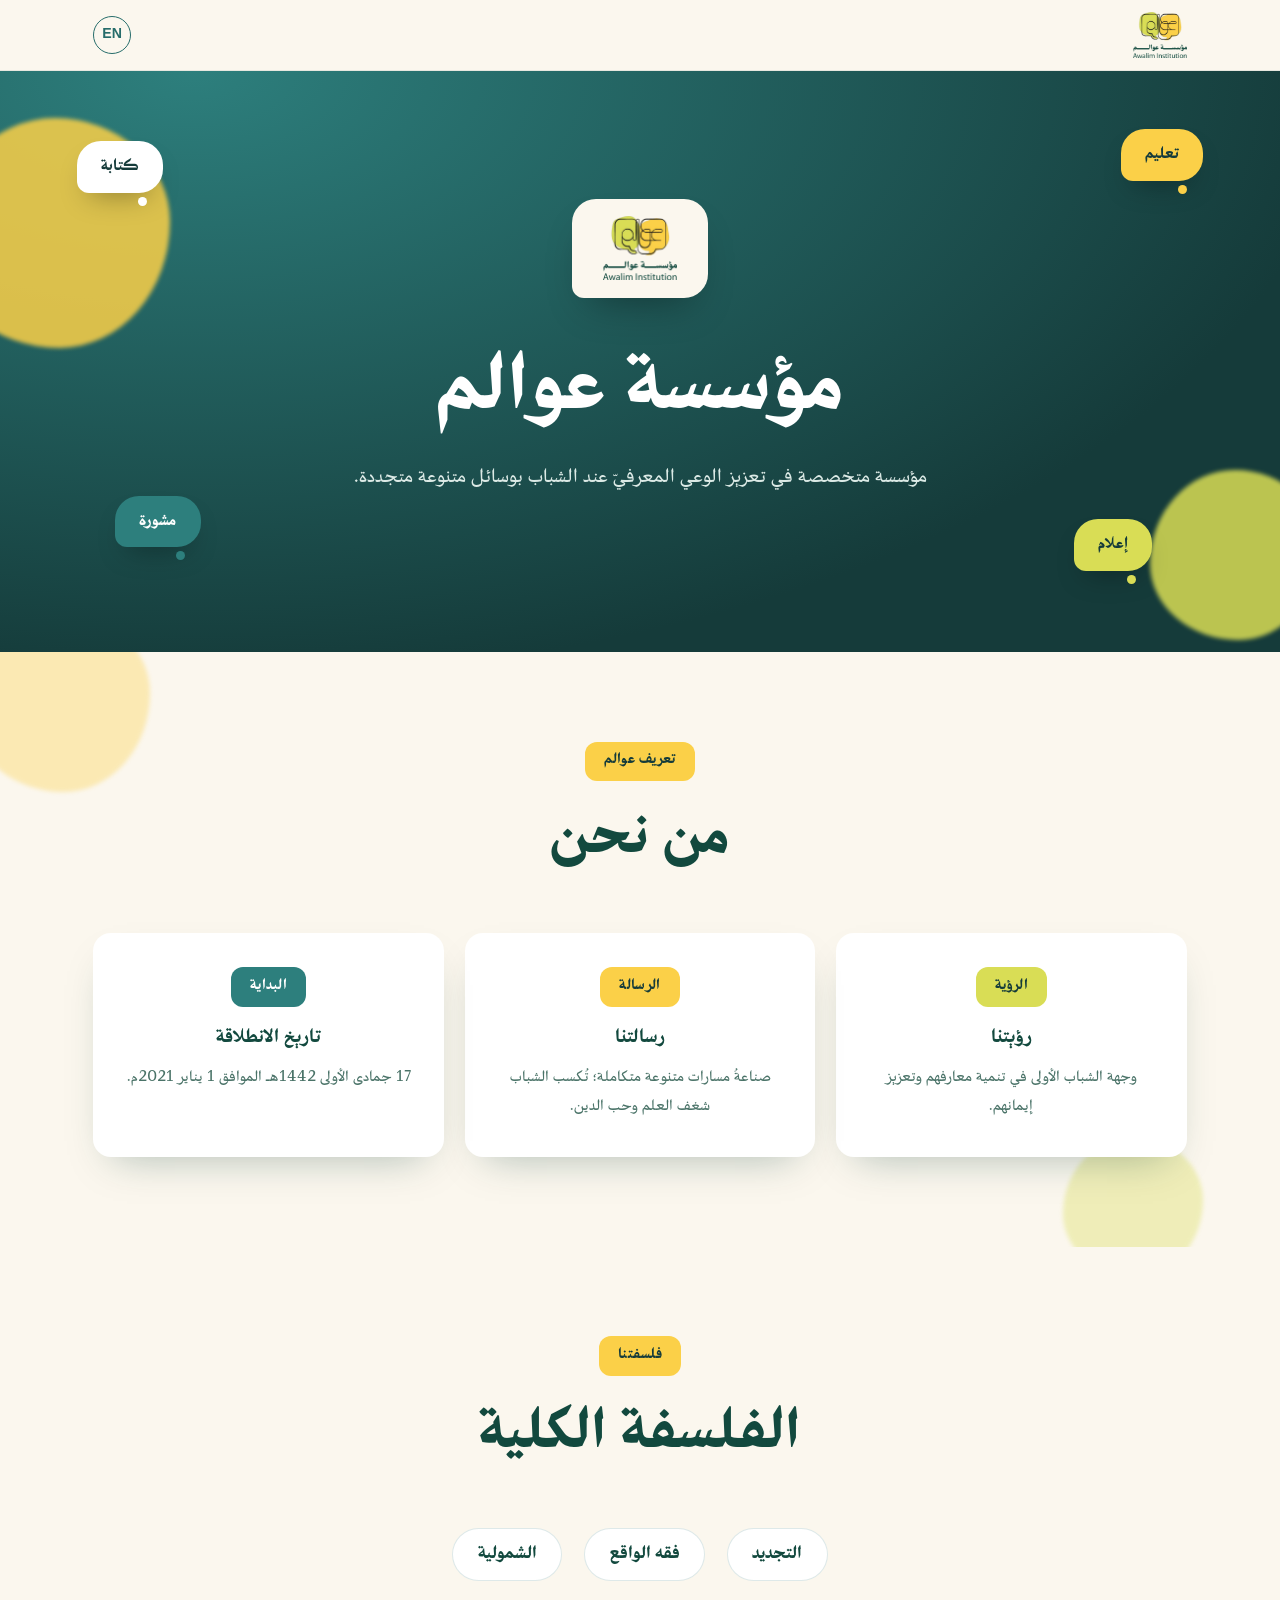
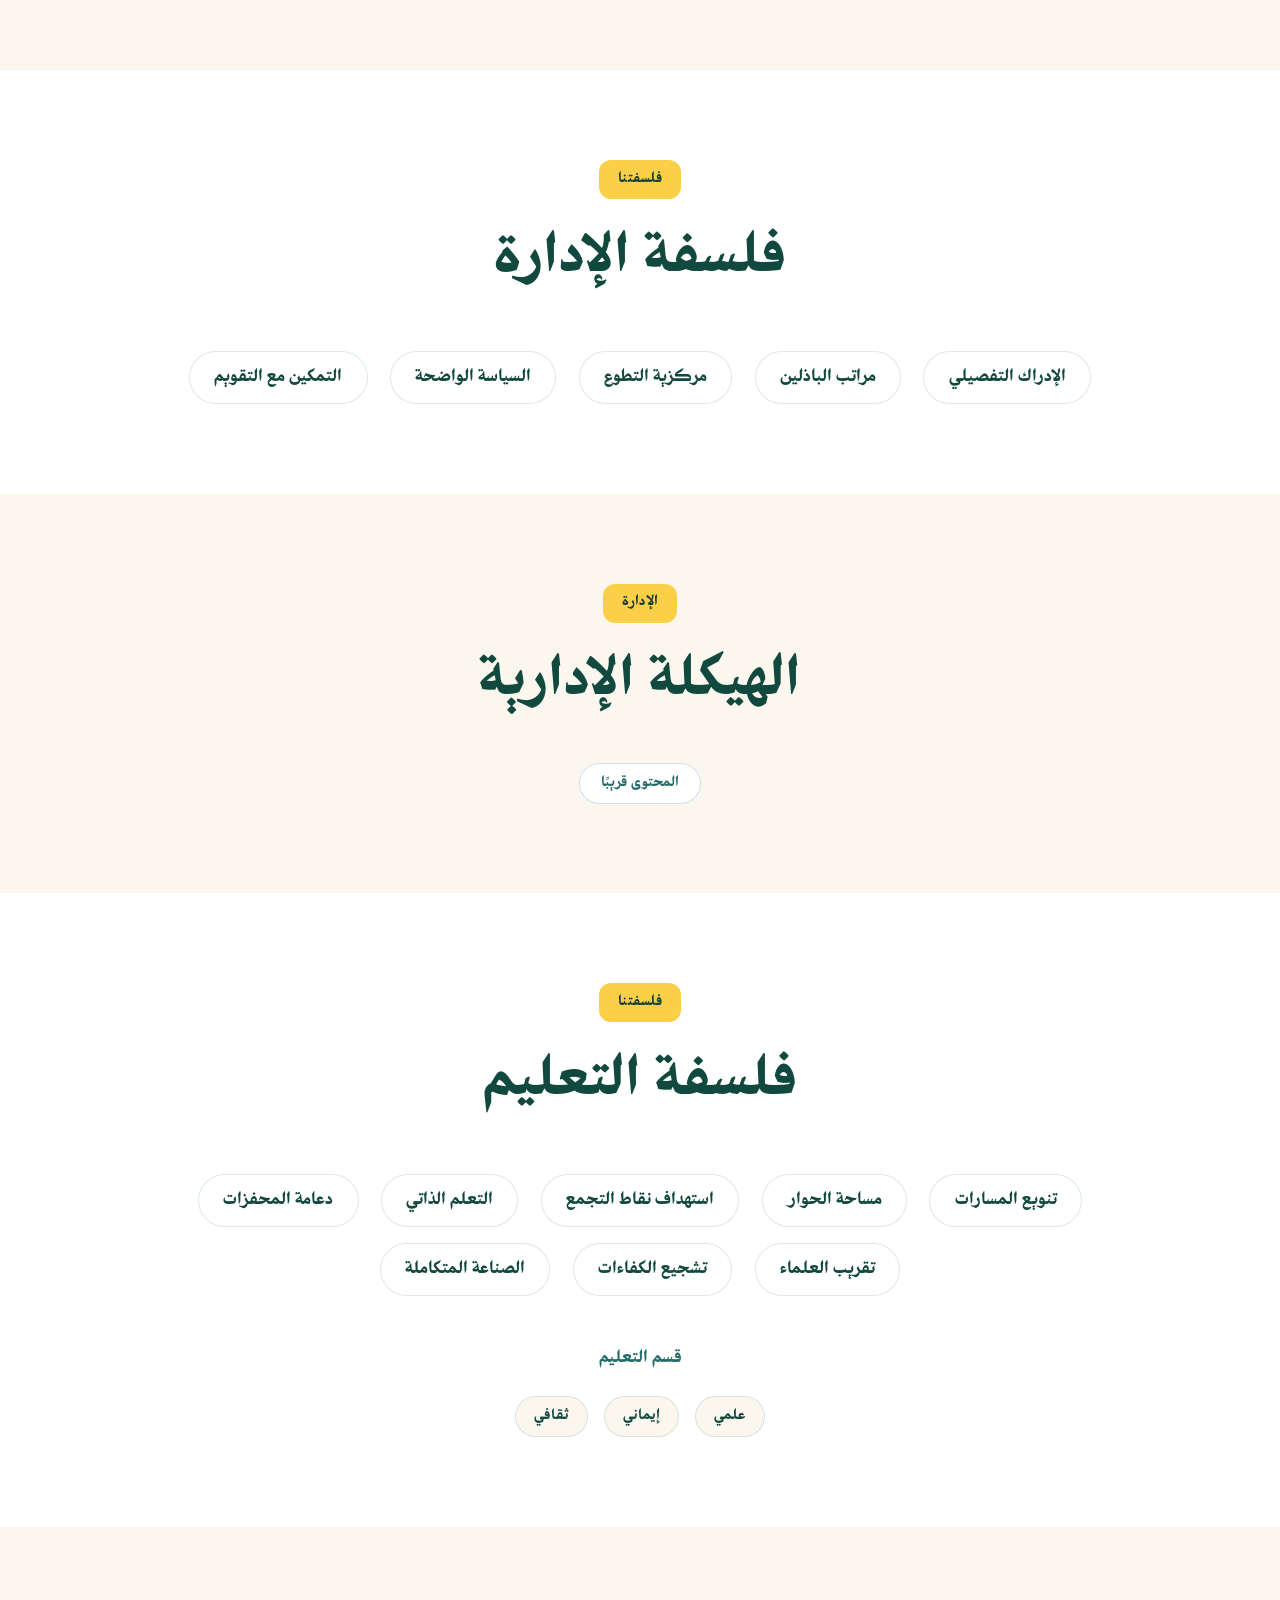
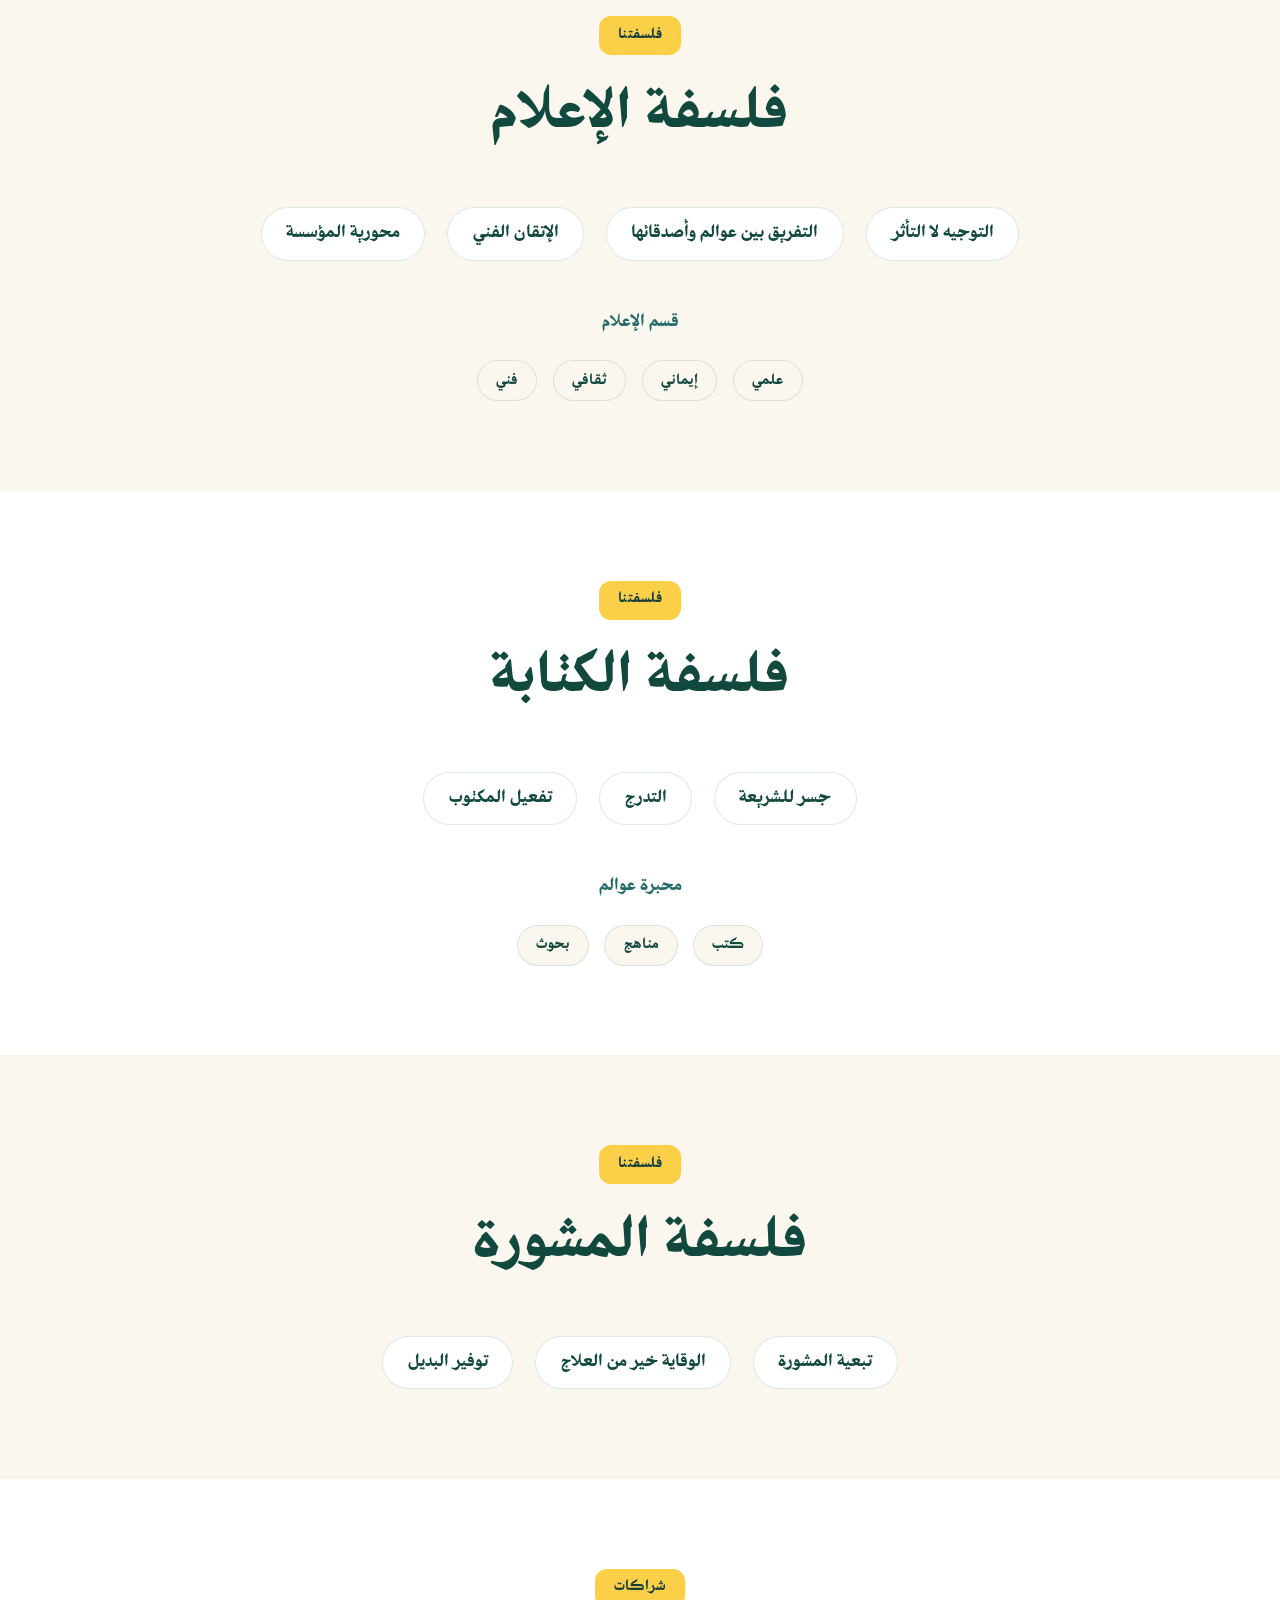
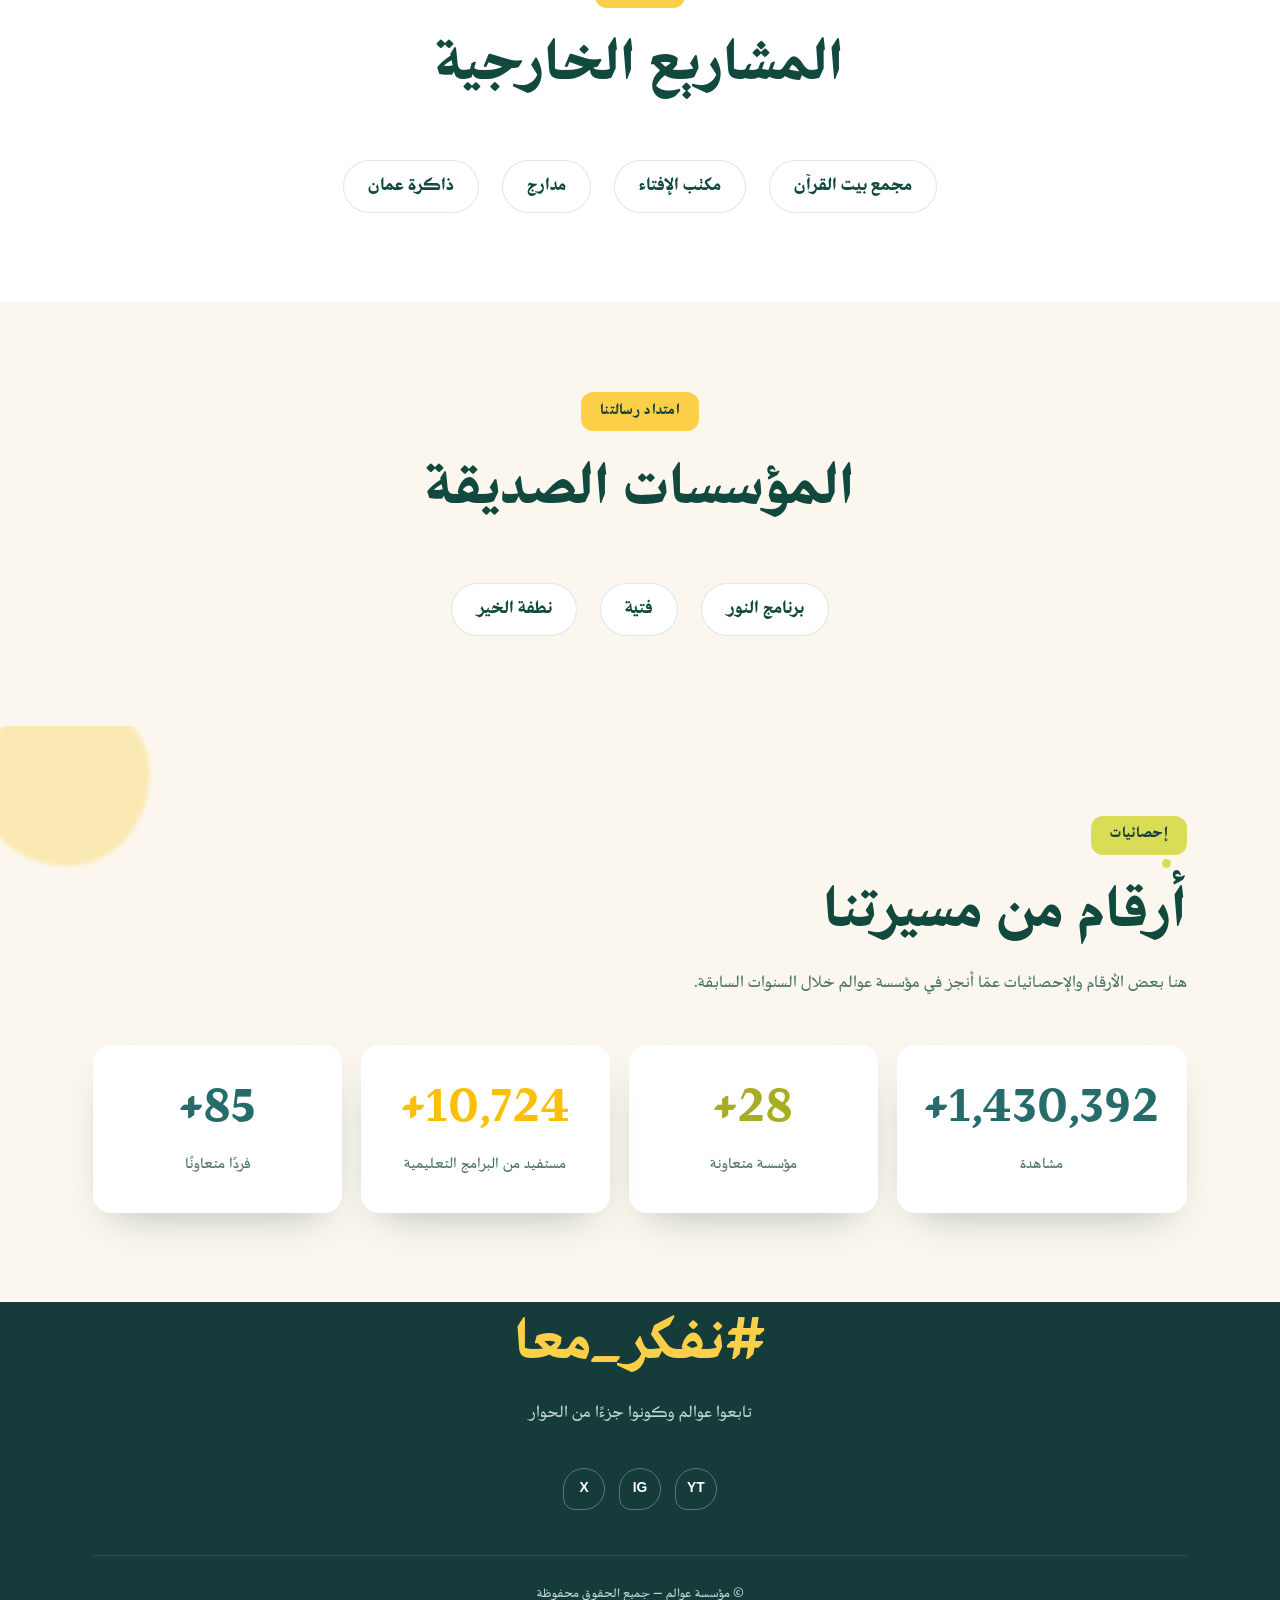
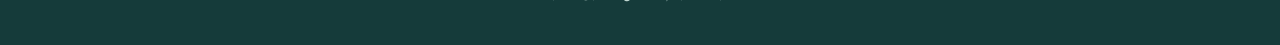
==== index.html @ 108d6b66 "Restructure homepage into philosophy sections with hover tabs Add centered, large-title sections for" ====
<!DOCTYPE html>
<html lang="ar" dir="rtl" data-lang="ar">
<head>
<meta charset="UTF-8">
<meta name="viewport" content="width=device-width, initial-scale=1.0">
<title>عوالم · Awalim — معرض أعمالنا</title>
<link rel="icon" type="image/png" sizes="32x32" href="assets/logo/favicon/favicon-32.png">
<link rel="icon" type="image/png" sizes="192x192" href="assets/logo/favicon/favicon-192.png">
<link rel="apple-touch-icon" href="assets/logo/favicon/apple-touch-icon.png">
<link rel="stylesheet" href="assets/fonts/manchette/manchette-fonts.css">
<link rel="stylesheet" href="css/tokens.css">
<link rel="stylesheet" href="css/base.css">
<link rel="stylesheet" href="css/components.css">
<link rel="stylesheet" href="css/home.css">
</head>
<body>

<div class="scroll-progress"></div>

<header class="nav">
  <div class="wrap">
    <div class="logo">
      <img class="logo-mark" src="assets/logo/awalim-logo-full.png" alt="مؤسسة عوالم · Awalim Institution">
    </div>
    <div class="nav-actions">
      <button class="lang-toggle" id="langToggle" aria-label="Switch language">
        <span class="t-ar">EN</span><span class="t-en">AR</span>
      </button>
    </div>
  </div>
</header>

<section class="hero">
  <div class="hero-blob gold"></div>
  <div class="hero-blob sage"></div>
  <a href="education.html" class="field-bubble fb-1 bubble"><span class="t-ar">تعليم</span><span class="t-en">Education</span></a>
  <a href="media.html" class="field-bubble fb-2 bubble"><span class="t-ar">إعلام</span><span class="t-en">Media</span></a>
  <a href="writing.html" class="field-bubble fb-3 bubble"><span class="t-ar">كتابة</span><span class="t-en">Writing</span></a>
  <a href="consulting.html" class="field-bubble fb-4 bubble"><span class="t-ar">مشورة</span><span class="t-en">Consulting</span></a>
  <div class="wrap">
    <div class="hero-logo-plate">
      <img src="assets/logo/awalim-logo-full.png" alt="مؤسسة عوالم · Awalim Institution" class="hero-logo" data-editable="image" data-key="hero-logo">
    </div>
    <h1 class="display" data-editable="text" data-key="hero-title">
      <span class="t-ar">مؤسسة عوالم</span>
      <span class="t-en">Awalim Institution</span>
    </h1>
    <p data-editable="text" data-key="hero-desc">
      <span class="t-ar">مؤسسة متخصصة في تعزيز الوعي المعرفيّ عند الشباب بوسائل متنوعة متجددة.</span>
      <span class="t-en">A specialized institution advancing intellectual awareness among youth through diverse, ever-renewing methods.</span>
    </p>
  </div>
</section>

<!-- ============ تعريف عوالم ============ -->
<section class="zone" id="definition" data-item-key="section-definition">
  <div class="zone-blob" style="width:180px;height:180px;background:var(--gold-500);top:-40px;inset-inline-end:-30px;"></div>
  <div class="zone-blob" style="width:140px;height:140px;background:var(--sage-400);bottom:-30px;inset-inline-start:6%;animation-delay:2s;"></div>
  <div class="wrap">
    <div class="zone-head reveal">
      <span class="eyebrow"><span class="t-ar">تعريف عوالم</span><span class="t-en">About Awalim</span></span>
      <h2 class="display"><span class="t-ar">من نحن</span><span class="t-en">Who We Are</span></h2>
    </div>
    <div class="def-grid reveal-stagger">
      <div class="def-card">
        <span class="eyebrow"><span class="t-ar">الرؤية</span><span class="t-en">Vision</span></span>
        <h3><span class="t-ar">رؤيتنا</span><span class="t-en">Our Vision</span></h3>
        <p data-editable="text" data-key="def-vision">
          <span class="t-ar">وجهة الشباب الأولى في تنمية معارفهم وتعزيز إيمانهم.</span>
          <span class="t-en">The youth's first destination for developing their knowledge and strengthening their faith.</span>
        </p>
      </div>
      <div class="def-card">
        <span class="eyebrow"><span class="t-ar">الرسالة</span><span class="t-en">Mission</span></span>
        <h3><span class="t-ar">رسالتنا</span><span class="t-en">Our Mission</span></h3>
        <p data-editable="text" data-key="def-mission">
          <span class="t-ar">صناعةُ مسارات متنوعة متكاملة؛ تُكسب الشباب شغف العلم وحب الدين.</span>
          <span class="t-en">Crafting diverse, integrated pathways that instill in youth a passion for knowledge and love of faith.</span>
        </p>
      </div>
      <div class="def-card">
        <span class="eyebrow"><span class="t-ar">البداية</span><span class="t-en">Founded</span></span>
        <h3><span class="t-ar">تاريخ الانطلاقة</span><span class="t-en">Start Date</span></h3>
        <p data-editable="text" data-key="def-date">
          <span class="t-ar">17 جمادى الأولى 1442هـ الموافق 1 يناير 2021م.</span>
          <span class="t-en">17 Jumada al-Awwal 1442 AH — 1 January 2021.</span>
        </p>
      </div>
    </div>
  </div>
</section>

<!-- ============ الفلسفة الكلية ============ -->
<section class="zone" id="phil-overall">
  <div class="wrap">
    <div class="zone-head reveal">
      <span class="eyebrow"><span class="t-ar">فلسفتنا</span><span class="t-en">Our Philosophy</span></span>
      <h2 class="display"><span class="t-ar">الفلسفة الكلية</span><span class="t-en">Overall Philosophy</span></h2>
    </div>
    <div class="phil-tabs reveal-stagger">
      <span class="phil-tab"><span class="t-ar">التجديد</span><span class="t-en">Renewal</span></span>
      <span class="phil-tab"><span class="t-ar">فقه الواقع</span><span class="t-en">Understanding Reality</span></span>
      <span class="phil-tab"><span class="t-ar">الشمولية</span><span class="t-en">Comprehensiveness</span></span>
    </div>
  </div>
</section>

<!-- ============ فلسفة الإدارة ============ -->
<section class="zone zone-alt" id="phil-admin">
  <div class="wrap">
    <div class="zone-head reveal">
      <span class="eyebrow"><span class="t-ar">فلسفتنا</span><span class="t-en">Our Philosophy</span></span>
      <h2 class="display"><span class="t-ar">فلسفة الإدارة</span><span class="t-en">Administration Philosophy</span></h2>
    </div>
    <div class="phil-tabs reveal-stagger">
      <span class="phil-tab"><span class="t-ar">الإدراك التفصيلي</span><span class="t-en">Detailed Awareness</span></span>
      <span class="phil-tab"><span class="t-ar">مراتب الباذلين</span><span class="t-en">Ranks of Contributors</span></span>
      <span class="phil-tab"><span class="t-ar">مركزية التطوع</span><span class="t-en">Centrality of Volunteering</span></span>
      <span class="phil-tab"><span class="t-ar">السياسة الواضحة</span><span class="t-en">Clear Policy</span></span>
      <span class="phil-tab"><span class="t-ar">التمكين مع التقويم</span><span class="t-en">Empowerment with Evaluation</span></span>
    </div>
  </div>
</section>

<!-- ============ الهيكلة الإدارية ============ -->
<section class="zone" id="org-structure">
  <div class="wrap">
    <div class="zone-head reveal">
      <span class="eyebrow"><span class="t-ar">الإدارة</span><span class="t-en">Administration</span></span>
      <h2 class="display"><span class="t-ar">الهيكلة الإدارية</span><span class="t-en">Administrative Structure</span></h2>
      <span class="coming-soon"><span class="t-ar">المحتوى قريبًا</span><span class="t-en">Content coming soon</span></span>
    </div>
  </div>
</section>

<!-- ============ فلسفة التعليم ============ -->
<section class="zone zone-alt" id="phil-education">
  <div class="wrap">
    <div class="zone-head reveal">
      <span class="eyebrow"><span class="t-ar">فلسفتنا</span><span class="t-en">Our Philosophy</span></span>
      <h2 class="display"><span class="t-ar">فلسفة التعليم</span><span class="t-en">Education Philosophy</span></h2>
    </div>
    <div class="phil-tabs reveal-stagger">
      <span class="phil-tab"><span class="t-ar">تنويع المسارات</span><span class="t-en">Diversifying Pathways</span></span>
      <span class="phil-tab"><span class="t-ar">مساحة الحوار</span><span class="t-en">Space for Dialogue</span></span>
      <span class="phil-tab"><span class="t-ar">استهداف نقاط التجمع</span><span class="t-en">Targeting Gathering Points</span></span>
      <span class="phil-tab"><span class="t-ar">التعلم الذاتي</span><span class="t-en">Self-Learning</span></span>
      <span class="phil-tab"><span class="t-ar">دعامة المحفزات</span><span class="t-en">Pillar of Motivators</span></span>
      <span class="phil-tab"><span class="t-ar">تقريب العلماء</span><span class="t-en">Bringing Scholars Closer</span></span>
      <span class="phil-tab"><span class="t-ar">تشجيع الكفاءات</span><span class="t-en">Encouraging Talents</span></span>
      <span class="phil-tab"><span class="t-ar">الصناعة المتكاملة</span><span class="t-en">Integrated Production</span></span>
    </div>
    <h3 class="phil-subhead"><span class="t-ar">قسم التعليم</span><span class="t-en">Education Section</span></h3>
    <div class="phil-tabs sub">
      <span class="phil-tab"><span class="t-ar">علمي</span><span class="t-en">Scientific</span></span>
      <span class="phil-tab"><span class="t-ar">إيماني</span><span class="t-en">Faith</span></span>
      <span class="phil-tab"><span class="t-ar">ثقافي</span><span class="t-en">Cultural</span></span>
    </div>
  </div>
</section>

<!-- ============ فلسفة الإعلام ============ -->
<section class="zone" id="phil-media">
  <div class="wrap">
    <div class="zone-head reveal">
      <span class="eyebrow"><span class="t-ar">فلسفتنا</span><span class="t-en">Our Philosophy</span></span>
      <h2 class="display"><span class="t-ar">فلسفة الإعلام</span><span class="t-en">Media Philosophy</span></h2>
    </div>
    <div class="phil-tabs reveal-stagger">
      <span class="phil-tab"><span class="t-ar">التوجيه لا التأثر</span><span class="t-en">Guiding, Not Being Influenced</span></span>
      <span class="phil-tab"><span class="t-ar">التفريق بين عوالم وأصدقائها</span><span class="t-en">Distinguishing Awalim from Its Friends</span></span>
      <span class="phil-tab"><span class="t-ar">الإتقان الفني</span><span class="t-en">Artistic Mastery</span></span>
      <span class="phil-tab"><span class="t-ar">محورية المؤسسة</span><span class="t-en">Centrality of the Institution</span></span>
    </div>
    <h3 class="phil-subhead"><span class="t-ar">قسم الإعلام</span><span class="t-en">Media Section</span></h3>
    <div class="phil-tabs sub">
      <span class="phil-tab"><span class="t-ar">علمي</span><span class="t-en">Scientific</span></span>
      <span class="phil-tab"><span class="t-ar">إيماني</span><span class="t-en">Faith</span></span>
      <span class="phil-tab"><span class="t-ar">ثقافي</span><span class="t-en">Cultural</span></span>
      <span class="phil-tab"><span class="t-ar">فني</span><span class="t-en">Artistic</span></span>
    </div>
  </div>
</section>

<!-- ============ فلسفة الكتابة ============ -->
<section class="zone zone-alt" id="phil-writing">
  <div class="wrap">
    <div class="zone-head reveal">
      <span class="eyebrow"><span class="t-ar">فلسفتنا</span><span class="t-en">Our Philosophy</span></span>
      <h2 class="display"><span class="t-ar">فلسفة الكتابة</span><span class="t-en">Writing Philosophy</span></h2>
    </div>
    <div class="phil-tabs reveal-stagger">
      <span class="phil-tab"><span class="t-ar">جسر للشريعة</span><span class="t-en">A Bridge to the Sharia</span></span>
      <span class="phil-tab"><span class="t-ar">التدرج</span><span class="t-en">Gradualness</span></span>
      <span class="phil-tab"><span class="t-ar">تفعيل المكتوب</span><span class="t-en">Activating the Written Word</span></span>
    </div>
    <h3 class="phil-subhead"><span class="t-ar">محبرة عوالم</span><span class="t-en">Awalim Inkwell</span></h3>
    <div class="phil-tabs sub">
      <span class="phil-tab"><span class="t-ar">كتب</span><span class="t-en">Books</span></span>
      <span class="phil-tab"><span class="t-ar">مناهج</span><span class="t-en">Curricula</span></span>
      <span class="phil-tab"><span class="t-ar">بحوث</span><span class="t-en">Research</span></span>
    </div>
  </div>
</section>

<!-- ============ فلسفة المشورة ============ -->
<section class="zone" id="phil-consulting">
  <div class="wrap">
    <div class="zone-head reveal">
      <span class="eyebrow"><span class="t-ar">فلسفتنا</span><span class="t-en">Our Philosophy</span></span>
      <h2 class="display"><span class="t-ar">فلسفة المشورة</span><span class="t-en">Consulting Philosophy</span></h2>
    </div>
    <div class="phil-tabs reveal-stagger">
      <span class="phil-tab"><span class="t-ar">تبعية المشورة</span><span class="t-en">Consulting as a Subordinate Function</span></span>
      <span class="phil-tab"><span class="t-ar">الوقاية خير من العلاج</span><span class="t-en">Prevention Is Better Than Cure</span></span>
      <span class="phil-tab"><span class="t-ar">توفير البديل</span><span class="t-en">Providing an Alternative</span></span>
    </div>
  </div>
</section>

<!-- ============ المشاريع الخارجية ============ -->
<section class="zone zone-alt" id="external-projects">
  <div class="wrap">
    <div class="zone-head reveal">
      <span class="eyebrow"><span class="t-ar">شراكات</span><span class="t-en">Partnerships</span></span>
      <h2 class="display"><span class="t-ar">المشاريع الخارجية</span><span class="t-en">External Projects</span></h2>
    </div>
    <div class="phil-tabs reveal-stagger">
      <span class="phil-tab"><span class="t-ar">مجمع بيت القرآن</span><span class="t-en">Bait Al-Qur'an Complex</span></span>
      <span class="phil-tab"><span class="t-ar">مكتب الإفتاء</span><span class="t-en">Fatwa Office</span></span>
      <span class="phil-tab"><span class="t-ar">مدارج</span><span class="t-en">Madarij</span></span>
      <span class="phil-tab"><span class="t-ar">ذاكرة عمان</span><span class="t-en">Memory of Oman</span></span>
    </div>
  </div>
</section>

<!-- ============ المؤسسات الصديقة ============ -->
<section class="zone" id="friendly-institutions">
  <div class="wrap">
    <div class="zone-head reveal">
      <span class="eyebrow"><span class="t-ar">امتداد رسالتنا</span><span class="t-en">Extending Our Mission</span></span>
      <h2 class="display"><span class="t-ar">المؤسسات الصديقة</span><span class="t-en">Friendly Institutions</span></h2>
    </div>
    <div class="phil-tabs reveal-stagger">
      <span class="phil-tab"><span class="t-ar">برنامج النور</span><span class="t-en">Al-Noor Program</span></span>
      <span class="phil-tab"><span class="t-ar">فتية</span><span class="t-en">Fitya</span></span>
      <span class="phil-tab"><span class="t-ar">نطفة الخير</span><span class="t-en">Nutfat Al-Khair</span></span>
    </div>
  </div>
</section>

<!-- ============ الإحصائيات ============ -->
<section class="zone stats" id="stats" data-item-key="section-stats">
  <div class="zone-blob" style="width:170px;height:170px;background:var(--gold-500);top:-30px;inset-inline-end:-20px;animation-delay:1.2s;"></div>
  <div class="wrap">
    <div class="section-head reveal">
      <span class="eyebrow bubble"><span class="t-ar">إحصائيات</span><span class="t-en">Statistics</span></span>
      <h2 class="display"><span class="t-ar">أرقام من مسيرتنا</span><span class="t-en">Numbers From Our Journey</span></h2>
      <p><span class="t-ar">هنا بعض الأرقام والإحصائيات عمّا أنجز في مؤسسة عوالم خلال السنوات السابقة.</span><span class="t-en">Some numbers and statistics on what Awalim Institution has accomplished over the past years.</span></p>
    </div>
    <div class="stats-grid reveal-stagger">
      <div class="stat-card">
        <span class="stat-num" data-count="2000000" data-suffix="+">0</span>
        <span class="stat-label"><span class="t-ar">مشاهدة</span><span class="t-en">Views</span></span>
      </div>
      <div class="stat-card">
        <span class="stat-num" data-count="40" data-suffix="+">0</span>
        <span class="stat-label"><span class="t-ar">مؤسسة متعاونة</span><span class="t-en">Partner Institutions</span></span>
      </div>
      <div class="stat-card">
        <span class="stat-num" data-count="15000" data-suffix="+">0</span>
        <span class="stat-label"><span class="t-ar">مستفيد من البرامج التعليمية</span><span class="t-en">Beneficiaries of Educational Programs</span></span>
      </div>
      <div class="stat-card">
        <span class="stat-num" data-count="120" data-suffix="+">0</span>
        <span class="stat-label"><span class="t-ar">فردًا متعاونًا</span><span class="t-en">Collaborating Individuals</span></span>
      </div>
    </div>
  </div>
</section>

<footer class="footer-cta">
  <div class="wrap">
    <p class="tag" data-editable="text" data-key="footer-tag">#نفكر_معا</p>
    <p data-editable="text" data-key="footer-lead"><span class="t-ar">تابعوا عوالم وكونوا جزءًا من الحوار</span><span class="t-en">Follow Awalim and be part of the conversation</span></p>
    <div class="footer-social">
      <a href="https://youtube.com/@awalim3227" target="_blank" rel="noopener noreferrer" aria-label="YouTube">YT</a>
      <a href="https://www.instagram.com/_awalim" target="_blank" rel="noopener noreferrer" aria-label="Instagram">IG</a>
      <a href="https://x.com/_awalim" target="_blank" rel="noopener noreferrer" aria-label="X">X</a>
    </div>
    <p class="footer-fine" data-editable="text" data-key="footer-fine">
      <span class="t-ar">© مؤسسة عوالم — جميع الحقوق محفوظة</span>
      <span class="t-en">© Institution Awalim — All rights reserved</span>
    </p>
  </div>
</footer>

<script src="js/main.js" defer></script>

</body>
</html>
---- assets/fonts/manchette/manchette-fonts.css ----
/* Manchette — Awalim's official brand typeface (Arabic + Latin, single family) */

@font-face{
  font-family:'Manchette';
  src:url('Manchette-Thin.woff2') format('woff2');
  font-weight:100;
  font-style:normal;
  font-display:swap;
}
@font-face{
  font-family:'Manchette';
  src:url('Manchette-Regular.woff2') format('woff2');
  font-weight:400;
  font-style:normal;
  font-display:swap;
}
@font-face{
  font-family:'Manchette';
  src:url('Manchette-Bold.woff2') format('woff2');
  font-weight:700;
  font-style:normal;
  font-display:swap;
}
---- css/tokens.css ----
/* ============================================================
   tokens.css — Awalim design tokens (single source of truth)
   Colors extracted directly from the real logo file and the
   booklet cover — see DESIGN-SYSTEM.md for provenance & contrast checks.
   Do not hardcode hex values anywhere else — always var(--...).
   ============================================================ */

:root{
  /* Teal — primary brand color */
  --teal-900:#153B3A;
  --teal-700:#266C6A;
  --teal-600:#2D7F7D;

  /* Gold — accent / CTA */
  --gold-500:#FBD048;
  --gold-600:#FAC009;

  /* Sage — secondary accent */
  --sage-400:#D9DD55;
  --sage-600:#A9AD23;

  /* Cream — background */
  --cream-050:#FFFFFF;
  --cream-100:#FBF7EE;

  /* Ink — text */
  --ink-900:#12493E;
  --ink-700:#4A7368;
  --ink-400:#749288;

  /* Shape & motion */
  --radius-lg:24px;
  --radius-md:18px;
  --radius-sm:12px;
  --shadow-soft:0 18px 40px -20px rgba(10,59,54,.35);
  --ease:cubic-bezier(.22,.9,.35,1);
}
---- css/base.css ----
/* ============================================================
   base.css — reset + base typography, shared by the whole page
   ============================================================ */

*{ box-sizing:border-box; }
html{ scroll-behavior:smooth; font-size:108%; }
html.font-md{ font-size:120%; }
html.font-lg{ font-size:134%; }
body{
  margin:0;
  background:var(--cream-100);
  color:var(--ink-900);
  font-family:'Manchette', sans-serif;
  -webkit-font-smoothing:antialiased;
  overflow-x:hidden;
}
.display{ font-family:'Manchette', sans-serif; }

/* Bilingual visibility toggle — driven by html[data-lang] set in main.js */
html[data-lang="ar"] .t-en{ display:none; }
html[data-lang="en"] .t-ar{ display:none; }

img,svg{ display:block; max-width:100%; }
a{ color:inherit; text-decoration:none; }
ul{ margin:0; padding:0; list-style:none; }

section{ padding-block:clamp(3.5rem,7vw,6.5rem); }
.wrap{
  width:100%;
  max-width:1180px;
  margin-inline:auto;
  padding-inline:clamp(1.25rem,4vw,2.5rem);
}

/* ---------- Scroll-reveal utility (used throughout the one-page layout) ---------- */
.reveal{
  opacity:0;
  transform:translateY(28px);
  transition:opacity .7s var(--ease), transform .7s var(--ease);
}
.reveal.in{
  opacity:1;
  transform:translateY(0);
}
.reveal-stagger > *{
  opacity:0;
  transform:translateY(24px);
  transition:opacity .6s var(--ease), transform .6s var(--ease);
}
.reveal-stagger.in > *{ opacity:1; transform:translateY(0); }
.reveal-stagger.in > *:nth-child(1){ transition-delay:.05s; }
.reveal-stagger.in > *:nth-child(2){ transition-delay:.12s; }
.reveal-stagger.in > *:nth-child(3){ transition-delay:.19s; }
.reveal-stagger.in > *:nth-child(4){ transition-delay:.26s; }
.reveal-stagger.in > *:nth-child(5){ transition-delay:.33s; }
.reveal-stagger.in > *:nth-child(6){ transition-delay:.40s; }
.reveal-stagger.in > *:nth-child(7){ transition-delay:.47s; }

@media (prefers-reduced-motion:reduce){
  *{ animation:none !important; transition:none !important; }
  .reveal, .reveal-stagger > *{ opacity:1 !important; transform:none !important; }
}
---- css/components.css ----
/* ============================================================
   components.css — shared UI pieces for the one-page site
   ============================================================ */

/* ---------- Speech-bubble signature device ---------- */
.bubble{
  position:relative;
  border-radius:var(--radius-lg) var(--radius-lg) var(--radius-lg) var(--radius-sm);
}
.bubble::after{
  content:"";
  position:absolute;
  inset-inline-start:16px;
  bottom:-13px;
  width:9px; height:9px;
  background:inherit;
  border-radius:50%;
}
.eyebrow{
  display:inline-flex;
  align-items:center;
  gap:.5rem;
  padding:.45rem 1.1rem .55rem;
  font-size:.85rem;
  font-weight:700;
  letter-spacing:.02em;
  border-radius:var(--radius-sm);
}

/* ---------- Scroll progress bar ---------- */
.scroll-progress{
  position:fixed; top:0; inset-inline:0; height:3px;
  background:var(--gold-500);
  width:0%;
  z-index:80;
  transition:width .1s linear;
}

/* ---------- Minimal header (logo + lang + settings only — no nav links) ---------- */
.nav{
  position:sticky; top:0; z-index:50;
  background:rgba(251,247,238,.86);
  backdrop-filter:blur(10px);
  border-bottom:1px solid rgba(10,59,54,.08);
}
.nav .wrap{
  display:flex; align-items:center; justify-content:space-between;
  padding-block:.7rem;
}
.logo{ display:flex; align-items:center; }
.logo-mark{ height:46px; width:auto; }
.nav-actions{ display:flex; align-items:center; gap:.6rem; }
.lang-toggle, .settings-toggle{
  font-family:inherit; cursor:pointer;
  border:1.5px solid var(--teal-700); background:transparent;
  color:var(--teal-700); font-weight:700; font-size:.82rem;
  width:38px; height:38px; border-radius:50%;
  display:flex; align-items:center; justify-content:center;
  transition:background .2s var(--ease), color .2s var(--ease), transform .2s var(--ease);
}
.lang-toggle:hover, .settings-toggle:hover{ background:var(--teal-700); color:#fff; }
.settings-toggle svg{ width:18px; height:18px; }
.settings-toggle.spin svg{ transform:rotate(45deg); }

/* ---------- Buttons ---------- */
.btn{
  display:inline-flex; align-items:center; gap:.5rem;
  padding:.9rem 1.7rem; font-weight:700; font-size:.95rem;
  transition:transform .2s var(--ease), background .2s var(--ease), color .2s var(--ease);
}
.btn:hover{ transform:translateY(-2px); }
.btn-solid{ background:var(--gold-500); color:var(--teal-900); }
.btn-solid:hover{ background:#fff; }
.btn-ghost{ border:1.5px solid rgba(255,255,255,.55); color:#fff; }
.btn-ghost:hover{ background:rgba(255,255,255,.12); }

/* ---------- Section head (shared) ---------- */
.section-head{ max-width:640px; }
.section-head .eyebrow{ background:var(--sage-400); color:var(--teal-900); }
.section-head h2{ font-size:clamp(2.2rem,4.6vw,3.6rem); margin:.9rem 0 .6rem; font-weight:700; }
.section-head p{ color:var(--ink-700); line-height:1.8; margin:0; }

/* ---------- Footer ---------- */
.footer-cta{
  background:var(--teal-900); color:#fff; position:relative; overflow:hidden;
  text-align:center;
}
.footer-cta .tag{
  font-family:'Manchette', sans-serif;
  font-size:clamp(2.1rem,5vw,3.4rem); color:var(--gold-500); font-weight:700; margin:0 0 .6rem;
}
.footer-cta p{ color:#BFD7D1; margin:0 0 2.4rem; }
.footer-social{ display:flex; justify-content:center; gap:.8rem; margin-bottom:2.6rem; }
.footer-social a{
  width:42px; height:42px; border-radius:50% 50% 50% var(--radius-sm);
  border:1.5px solid rgba(255,255,255,.3);
  display:flex; align-items:center; justify-content:center; font-size:.8rem; font-weight:700;
  transition:background .2s var(--ease), border-color .2s var(--ease);
}
.footer-social a:hover{ background:var(--gold-500); color:var(--teal-900); border-color:var(--gold-500); }
.footer-fine{ font-size:.78rem; color:#7FA097; border-top:1px solid rgba(255,255,255,.1); padding-top:1.6rem; }

/* ---------- Settings / Editor panel ---------- */
.editor-panel{
  position:fixed; top:0; bottom:0; inset-inline-start:0;
  width:min(320px, 84vw);
  background:#fff;
  box-shadow:0 0 40px rgba(10,59,54,.25);
  z-index:90;
  padding:1.6rem 1.4rem;
  overflow-y:auto;
  transform:translateX(-100%);
  transition:transform .3s var(--ease);
}
[dir="rtl"] .editor-panel{ transform:translateX(100%); }
.editor-panel.open{ transform:translateX(0); }
.editor-panel h3{ font-size:1.05rem; margin:0 0 .3rem; }
.editor-panel .sub{ font-size:.8rem; color:var(--ink-700); line-height:1.7; margin:0 0 1.4rem; }
.editor-row{
  display:flex; align-items:center; justify-content:space-between;
  padding-block:.8rem; border-top:1px solid rgba(10,59,54,.08);
}
.editor-row:last-of-type{ border-bottom:1px solid rgba(10,59,54,.08); }
.editor-row span{ font-size:.88rem; font-weight:600; }
.font-size-control{ display:flex; gap:.4rem; }
.font-size-control button{
  width:32px; height:32px; border-radius:50%; border:1.5px solid rgba(38,108,106,.3);
  background:#fff; color:var(--teal-700); font-family:inherit; font-weight:700; cursor:pointer;
}
.font-size-control button:nth-child(1){ font-size:.7rem; }
.font-size-control button:nth-child(2){ font-size:.9rem; }
.font-size-control button:nth-child(3){ font-size:1.1rem; }
.font-size-control button.active{ background:var(--teal-700); color:#fff; border-color:var(--teal-700); }
.editor-switch{
  width:42px; height:24px; border-radius:999px; background:#DCE4E1;
  position:relative; cursor:pointer; border:none; flex-shrink:0;
}
.editor-switch::after{
  content:""; position:absolute; top:3px; inset-inline-start:3px;
  width:18px; height:18px; border-radius:50%; background:#fff;
  transition:inset-inline-start .2s var(--ease);
  box-shadow:0 1px 3px rgba(0,0,0,.3);
}
.editor-switch.on{ background:var(--teal-700); }
.editor-switch.on::after{ inset-inline-start:21px; }
.editor-btn{
  width:100%; margin-top:1.2rem; padding:.75rem; border:none;
  background:var(--gold-500); color:var(--teal-900); font-weight:700;
  border-radius:var(--radius-sm); cursor:pointer; font-family:inherit; font-size:.88rem;
}
.editor-btn.secondary{ background:var(--cream-100); border:1px solid rgba(38,108,106,.25); }
.editor-btn:hover{ filter:brightness(1.05); }
.section-type-picker{ display:flex; flex-direction:column; gap:.5rem; margin-top:.6rem; }
.section-type-picker button{
  font-family:inherit; text-align:start; cursor:pointer;
  border:1.5px dashed var(--teal-600); background:var(--cream-100);
  color:var(--teal-900); font-weight:600; font-size:.85rem;
  padding:.7rem .9rem; border-radius:var(--radius-sm);
}
.section-type-picker button:hover{ background:rgba(38,108,106,.1); }
.editor-backdrop{
  position:fixed; inset:0; background:rgba(10,30,28,.35); z-index:85;
  opacity:0; pointer-events:none; transition:opacity .3s var(--ease);
}
.editor-backdrop.open{ opacity:1; pointer-events:auto; }

/* Edit-mode affordances applied to the page itself */
body.edit-mode [data-editable="text"]{
  outline:1.5px dashed rgba(38,108,106,.4); outline-offset:3px; cursor:text; border-radius:4px;
}
body.edit-mode [data-editable="text"]:focus{ outline-color:var(--gold-600); background:rgba(251,208,72,.08); }
body.edit-mode [data-editable="image"]{ cursor:pointer; position:relative; }
body.edit-mode [data-editable="image"]::after{
  content:"📷 تغيير الصورة"; position:absolute; inset:0;
  display:flex; align-items:center; justify-content:center;
  background:rgba(10,30,28,.55); color:#fff; font-size:.8rem; font-weight:700;
  opacity:0; transition:opacity .2s var(--ease);
}
html[data-lang="en"] body.edit-mode [data-editable="image"]::after{ content:"📷 Change image"; }
body.edit-mode [data-editable="image"]:hover::after{ opacity:1; }

/* Add/remove item controls (edit mode only) */
.item-remove-btn{
  position:absolute; top:-9px; inset-inline-end:-9px; z-index:5;
  width:24px; height:24px; border-radius:50%; border:2px solid #fff;
  background:#D9534F; color:#fff; font-size:1rem; line-height:1; font-weight:700;
  display:flex; align-items:center; justify-content:center; cursor:pointer;
  box-shadow:0 3px 8px rgba(0,0,0,.25);
}
.item-remove-btn:hover{ background:#b8433f; }
section.zone > .item-remove-btn, footer > .item-remove-btn{
  top:14px; inset-inline-end:14px; width:auto; height:auto; border-radius:999px;
  padding:.5rem 1rem; font-size:.78rem; font-weight:700; gap:.4rem;
  display:inline-flex; align-items:center;
}
.item-add-btn{
  display:flex; align-items:center; justify-content:center;
  min-height:80px; border:1.5px dashed var(--teal-600); border-radius:var(--radius-md);
  background:rgba(38,108,106,.05); color:var(--teal-700); font-weight:700; font-size:.85rem;
  cursor:pointer; font-family:inherit; padding:1rem;
  transition:background .2s var(--ease);
}
.item-add-btn:hover{ background:rgba(38,108,106,.1); }
---- css/home.css ----
/* ============================================================
   home.css — layout for every section of the one-page site
   ============================================================ */

/* ---------- Hero ---------- */
.hero{
  position:relative;
  background:radial-gradient(120% 140% at 15% 0%, var(--teal-600), var(--teal-900) 75%);
  color:#fff;
  padding-block:clamp(4.5rem,10vw,7.5rem) clamp(6rem,12vw,9rem);
  overflow:hidden;
}
.hero-blob{
  position:absolute; border-radius:50% 50% 48% 52% / 55% 45% 55% 45%;
  filter:blur(2px); opacity:.85; z-index:0;
}
.hero-blob.gold{ width:230px; height:230px; background:var(--gold-500); inset-inline-end:-60px; top:8%; animation:float 9s ease-in-out infinite; }
.hero-blob.sage{ width:170px; height:170px; background:var(--sage-400); inset-inline-start:-40px; bottom:2%; animation:float 11s ease-in-out infinite reverse; }
@keyframes float{ 0%,100%{ transform:translateY(0) rotate(0deg);} 50%{ transform:translateY(-22px) rotate(6deg);} }

.hero .wrap{
  position:relative; z-index:1;
  display:flex; flex-direction:column; align-items:center; text-align:center;
}
.hero-logo-plate{
  background:var(--cream-100); border-radius:var(--radius-lg) var(--radius-lg) var(--radius-lg) var(--radius-sm);
  padding:1rem 1.8rem; margin-bottom:1.8rem; box-shadow:0 20px 40px -18px rgba(0,0,0,.4);
}
.hero-logo{ height:64px; width:auto; }
.hero h1{
  font-size:clamp(2.6rem,6.4vw,5rem);
  line-height:1.08; font-weight:700; margin:1.1rem 0 1.4rem;
  max-width:16ch;
}
.hero h1 em{ font-style:normal; color:var(--gold-500); }
.hero p{
  font-size:clamp(1.02rem,1.6vw,1.2rem);
  color:#DCEAE6; max-width:46ch; line-height:1.85; margin:0;
}

/* ---------- Floating field bubbles (hero) ---------- */
.field-bubble{
  position:absolute; z-index:2;
  display:flex; align-items:center; justify-content:center;
  padding:.8rem 1.4rem; font-weight:700; font-size:.92rem;
  color:var(--teal-900); text-align:center;
  box-shadow:0 14px 28px -12px rgba(0,0,0,.35);
  transition:transform .25s var(--ease);
}
.field-bubble:hover{ transform:translateY(-4px) scale(1.04); }
.fb-1{ background:var(--gold-500); top:10%; right:6%; animation:floatB 8s ease-in-out infinite; }
.fb-2{ background:var(--sage-400); bottom:14%; right:10%; animation:floatB 10s ease-in-out infinite 1.2s reverse; }
.fb-3{ background:#fff; color:var(--teal-900); top:12%; left:6%; animation:floatB 9s ease-in-out infinite .6s; }
.fb-4{ background:var(--teal-600); color:#fff; bottom:18%; left:9%; animation:floatB 11s ease-in-out infinite 1.8s reverse; }
@keyframes floatB{ 0%,100%{ transform:translateY(0) rotate(0deg);} 50%{ transform:translateY(-16px) rotate(-3deg);} }
@media (max-width:760px){
  .field-bubble{ display:none; }
}

/* ---------- Generic content section shell ---------- */
.zone{ scroll-margin-top:70px; position:relative; overflow:hidden; }
.zone-blob{
  position:absolute; z-index:0; pointer-events:none;
  border-radius:50% 50% 48% 52% / 55% 45% 55% 45%;
  filter:blur(2px); opacity:.35;
  animation:float 12s ease-in-out infinite;
}
.zone .wrap{ position:relative; z-index:1; }
.zone-alt{ background:var(--cream-050); }
.zone-head{ text-align:center; max-width:680px; margin-inline:auto; }
.zone-head .eyebrow{ background:var(--gold-500); color:var(--teal-900); }
.zone-head h2{ font-size:clamp(2.2rem,4.6vw,3.6rem); font-weight:700; margin:.9rem 0 .7rem; }
.zone-head p{ color:var(--ink-700); line-height:1.85; margin:0; }

/* ---------- Philosophy hover tabs ---------- */
.phil-tabs{
  display:flex; flex-wrap:wrap; justify-content:center; align-items:center;
  gap:.9rem 1.3rem; margin-top:2.8rem; max-width:920px; margin-inline:auto;
}
.phil-tab{
  display:inline-block;
  font-size:1.05rem; font-weight:700; color:var(--ink-900);
  padding:.7rem 1.4rem; border-radius:999px;
  background:#fff; border:1.5px solid rgba(38,108,106,.15);
  cursor:default; user-select:none;
  transition:transform .25s var(--ease), color .25s var(--ease),
    border-color .25s var(--ease), background .25s var(--ease), opacity .25s var(--ease);
}
.phil-tabs:hover .phil-tab{ opacity:.5; }
.phil-tab:hover{
  opacity:1 !important;
  transform:translateY(-3px) scale(1.14);
  color:var(--teal-900); background:var(--gold-500); border-color:var(--gold-500);
}
.phil-tabs.sub{ margin-top:1.4rem; gap:.6rem .9rem; }
.phil-tabs.sub .phil-tab{ font-size:.88rem; padding:.5rem 1.05rem; background:var(--cream-100); }
.phil-subhead{
  text-align:center; font-size:1.05rem; font-weight:700; color:var(--teal-700);
  margin:2.8rem 0 0;
}
.coming-soon{
  display:inline-block; margin-top:1.4rem; font-size:.85rem; font-weight:700;
  color:var(--teal-700); background:#fff; border:1px solid rgba(38,108,106,.2);
  padding:.5rem 1.2rem; border-radius:999px;
}

.subzone{ margin-top:clamp(3rem,6vw,4.5rem); }
.subzone-title{ display:flex; align-items:center; gap:.7rem; margin-bottom:1.6rem; }
.subzone-title .num{
  width:36px; height:36px; flex-shrink:0; display:flex; align-items:center; justify-content:center;
  background:var(--teal-700); color:#fff; font-weight:700; font-size:.9rem; border-radius:var(--radius-sm);
}
.subzone-title h3{ font-size:1.35rem; font-weight:700; margin:0; }
.subzone-title p{ margin:0; color:var(--ink-700); font-size:.88rem; }

/* ---------- Work-areas overview grid (dark numbered cards) ---------- */
.areas-overview{
  background:var(--teal-900); border-radius:var(--radius-lg);
  padding:clamp(1.5rem,4vw,2.6rem); margin-top:2.6rem;
}
.areas-grid{ display:grid; grid-template-columns:repeat(2,1fr); gap:1.1rem; }
.area-card{
  display:block;
  background:rgba(255,255,255,.05); border:1px solid rgba(255,255,255,.12);
  border-radius:var(--radius-md); padding:1.8rem 1.6rem;
  transition:background .25s var(--ease), border-color .25s var(--ease), transform .2s var(--ease);
}
.area-card:hover{ background:rgba(255,255,255,.09); border-color:rgba(245,185,46,.55); transform:translateY(-3px); }
.area-num{
  width:38px; height:38px; display:flex; align-items:center; justify-content:center;
  background:var(--gold-500); color:var(--teal-900); font-weight:700; font-size:.85rem;
  border-radius:var(--radius-sm); margin-bottom:1.1rem;
}
.area-card h3{ font-size:1.12rem; margin:0 0 .55rem; color:#fff; font-weight:700; }
.area-card p{ margin:0 0 1.2rem; color:#BFD7D1; font-size:.92rem; line-height:1.75; }
@media (max-width:640px){ .areas-grid{ grid-template-columns:1fr; } }

/* ---------- Definition (تعريف عوالم) ---------- */
.def-grid{ display:grid; grid-template-columns:repeat(3,1fr); gap:1.2rem; margin-top:2.8rem; }
.def-card{ background:#fff; padding:2rem 1.7rem; box-shadow:var(--shadow-soft); border-radius:var(--radius-md); text-align:center; }
.def-card .eyebrow{ background:var(--sage-400); color:var(--teal-900); margin-bottom:1rem; }
.def-card:nth-child(2) .eyebrow{ background:var(--gold-500); }
.def-card:nth-child(3) .eyebrow{ background:var(--teal-600); color:#fff; }
.def-card h3{ font-size:1.1rem; margin:0 0 .7rem; }
.def-card p{ color:var(--ink-700); line-height:1.85; margin:0; font-size:.92rem; }

/* ---------- Trio breakdown (إيماني / ثقافي / علمي) ---------- */
.trio-grid{ display:grid; grid-template-columns:repeat(3,1fr); gap:1rem; }
.trio-grid.cols-4{ grid-template-columns:repeat(4,1fr); }
.trio-card{
  background:var(--cream-050); border:1px solid rgba(38,108,106,.12); border-radius:var(--radius-md);
  padding:1.4rem 1.3rem;
}
.trio-card .trio-label{
  display:inline-block; font-size:.78rem; font-weight:700; color:#fff;
  background:var(--teal-700); padding:.3rem .7rem; border-radius:999px; margin-bottom:.9rem;
}
.trio-card:nth-child(1) .trio-label{ background:var(--sage-600); }
.trio-card:nth-child(2) .trio-label{ background:var(--gold-600); }
.trio-card:nth-child(3) .trio-label{ background:var(--teal-700); }
.trio-card ul{ display:flex; flex-direction:column; gap:.5rem; }
.trio-card li{ font-size:.9rem; color:var(--ink-900); line-height:1.6; }
.trio-card li.empty{ color:var(--ink-400); font-style:italic; }

/* ---------- Simple info card row (courses / teachers / guests / mahbara / consulting) ---------- */
.info-row{ display:grid; grid-template-columns:repeat(auto-fit,minmax(220px,1fr)); gap:1rem; margin-top:1.4rem; }
.info-card{
  background:#fff; border:1px solid rgba(38,108,106,.1); border-radius:var(--radius-md);
  padding:1.5rem 1.4rem; box-shadow:var(--shadow-soft);
}
.info-card h4{ font-size:1rem; margin:0 0 .6rem; }
.info-card p{ font-size:.88rem; color:var(--ink-700); line-height:1.75; margin:0; }
.info-card .big-num{ font-family:'Manchette', sans-serif; font-size:2rem; font-weight:700; color:var(--teal-700); display:block; margin-bottom:.3rem; }

/* ---------- People grid (team members / teachers / guests) ---------- */
.people-grid{ display:grid; grid-template-columns:repeat(auto-fit,minmax(140px,170px)); justify-content:center; gap:1rem; margin-top:1.4rem; }
.person-card{ text-align:center; }
.person-photo{
  aspect-ratio:1/1; border-radius:50% 50% 50% var(--radius-sm);
  background:var(--cream-050); border:1.5px dashed rgba(38,108,106,.3);
  background-size:cover; background-position:center; background-repeat:no-repeat;
  display:flex; align-items:center; justify-content:center;
  color:var(--ink-400); font-size:1.6rem; margin-bottom:.7rem; overflow:hidden;
}
.person-photo img{ width:100%; height:100%; object-fit:cover; }
.person-photo.has-image{ border-style:solid; border-color:transparent; color:transparent; font-size:0; }
.person-card h5{ font-size:.9rem; margin:0 0 .2rem; }
.person-card span{ font-size:.78rem; color:var(--ink-700); }

/* ---------- Org chart (static, non-interactive) ---------- */
.org-chart{ margin-top:2.4rem; }
.org-root-row{ display:flex; flex-direction:column; align-items:center; margin-bottom:0; }
.org-root{
  background:var(--teal-900); color:#fff; font-weight:700; font-size:.95rem;
  padding:.75rem 1.6rem; border-radius:var(--radius-sm); box-shadow:var(--shadow-soft);
}
.org-trunk{ width:2px; height:26px; background:rgba(38,108,106,.35); }
.org-cols{ position:relative; display:grid; grid-template-columns:repeat(3,1fr); gap:1.4rem; padding-top:26px; }
.org-cols::before{ content:""; position:absolute; top:0; inset-inline:16.5%; height:2px; background:rgba(38,108,106,.35); }
.org-col{ position:relative; padding-top:26px; display:flex; flex-direction:column; gap:.9rem; }
.org-col::before{ content:""; position:absolute; top:0; inset-inline-start:50%; transform:translateX(-50%); width:2px; height:26px; background:rgba(38,108,106,.35); }
.org-col-head{
  color:#fff; font-weight:700; font-size:.92rem; text-align:center;
  padding:.7rem 1rem; border-radius:var(--radius-sm); margin-bottom:.3rem;
}
.org-col.c-orange .org-col-head{ background:#D98A4B; }
.org-col.c-green .org-col-head{ background:var(--teal-600); }
.org-col.c-blue .org-col-head{ background:#5C7FA6; }
.org-dept{
  background:#fff; border:1px solid rgba(38,108,106,.14); border-radius:var(--radius-sm);
  padding:1rem 1.1rem; box-shadow:var(--shadow-soft);
}
.org-dept h4{ font-size:.9rem; font-weight:700; margin:0 0 .4rem; color:var(--teal-900); }
.org-dept .lead{ font-size:.78rem; color:var(--teal-700); font-weight:600; margin-bottom:.5rem; display:block; }
.org-dept .members{ display:flex; flex-wrap:wrap; gap:.35rem; }
.org-dept .members span{
  font-size:.72rem; color:var(--ink-700); background:var(--cream-100);
  border-radius:999px; padding:.22rem .6rem;
}
.org-dept .sub-group{ margin-top:.6rem; padding-top:.5rem; border-top:1px dashed rgba(38,108,106,.18); }
.org-dept .sub-group h5{ font-size:.72rem; font-weight:700; color:var(--ink-900); margin:0 0 .35rem; }
@media (max-width:820px){
  .org-cols{ grid-template-columns:1fr; }
  .org-cols::before{ display:none; }
  .org-col::before{ display:none; }
  .org-col{ padding-top:0; }
}

/* ---------- Books ---------- */
.book-row{ display:grid; grid-template-columns:repeat(auto-fit,minmax(150px,180px)); justify-content:center; gap:1.2rem; margin-top:1.4rem; }
.book-card{ text-align:center; }
.book-cover{
  aspect-ratio:3/4; background:linear-gradient(155deg,var(--teal-700),var(--teal-900));
  background-size:cover; background-position:center; background-repeat:no-repeat;
  border-radius:var(--radius-sm) var(--radius-sm) var(--radius-sm) 4px;
  display:flex; align-items:center; justify-content:center; color:rgba(255,255,255,.5);
  font-size:1.8rem; margin-bottom:.7rem; overflow:hidden;
}
.book-cover img{ width:100%; height:100%; object-fit:cover; }
.book-cover.has-image{ color:transparent; font-size:0; }
.book-card h5{ font-size:.92rem; margin:0 0 .2rem; }
.book-card span{ font-size:.78rem; color:var(--ink-700); }

/* ---------- Tag lists (مناهج / بحوث) ---------- */
.tag-list{ display:flex; flex-wrap:wrap; gap:.6rem; margin-top:1.2rem; }
.tag-pill{
  background:var(--cream-050); border:1px solid rgba(38,108,106,.18); color:var(--ink-900);
  font-size:.85rem; padding:.55rem 1rem; border-radius:999px;
}
.tag-pill strong{ color:var(--teal-700); }

/* ---------- Partners / external projects / programs (simple named cards) ---------- */
.name-grid{ display:grid; grid-template-columns:repeat(auto-fit,minmax(200px,280px)); justify-content:center; gap:1rem; margin-top:1.4rem; }
.name-card{
  background:#fff; border:1px solid rgba(38,108,106,.1); border-radius:var(--radius-md);
  padding:1.3rem 1.2rem; box-shadow:var(--shadow-soft);
  display:flex; align-items:center; gap:.9rem;
}
.name-card .dot{ width:10px; height:10px; border-radius:50%; background:var(--gold-500); flex-shrink:0; }
.name-card h5{ font-size:.94rem; margin:0 0 .15rem; }
.name-card span{ font-size:.78rem; color:var(--ink-700); }

/* ---------- Dark zone variant (projects / affiliates) ---------- */
.zone-dark{ background:var(--teal-900); color:#fff; }
.zone-dark .zone-head h2{ color:#fff; }
.zone-dark .zone-head p{ color:#BFD7D1; }
.zone-dark .subzone-title h3{ color:#fff; }
.zone-dark .subzone-title p{ color:#BFD7D1; }
.zone-dark .name-card{ background:rgba(255,255,255,.05); border-color:rgba(255,255,255,.12); box-shadow:none; }
.zone-dark .name-card h5{ color:#fff; }
.zone-dark .name-card span{ color:#BFD7D1; }

/* ---------- Stats (kept exactly as before) ---------- */
.stats .wrap > .section-head{ margin-bottom:2.6rem; }
.stats-grid{ display:grid; grid-template-columns:repeat(4,1fr); gap:1.1rem; }
.stat-card{
  background:#fff; padding:1.9rem 1.6rem 2.1rem; border-radius:var(--radius-md);
  box-shadow:var(--shadow-soft); text-align:center;
  display:flex; flex-direction:column; align-items:center; gap:.4rem;
}
.stat-card:nth-child(1) .stat-num{ color:var(--teal-700); }
.stat-card:nth-child(2) .stat-num{ color:var(--sage-600); }
.stat-card:nth-child(3) .stat-num{ color:var(--gold-600); }
.stat-card:nth-child(4) .stat-num{ color:var(--teal-700); }
.stat-num{ font-family:'Manchette', sans-serif; font-size:clamp(1.9rem,3.6vw,2.6rem); font-weight:700; }
.stat-label{ font-size:.92rem; color:var(--ink-700); font-weight:400; }

/* ---------- Responsive ---------- */
@media (max-width:900px){
  .def-grid{ grid-template-columns:1fr; }
  .trio-grid, .trio-grid.cols-4{ grid-template-columns:1fr; }
  .stats-grid{ grid-template-columns:repeat(2,1fr); }
}
@media (max-width:560px){
  .stats-grid{ grid-template-columns:1fr; }
}
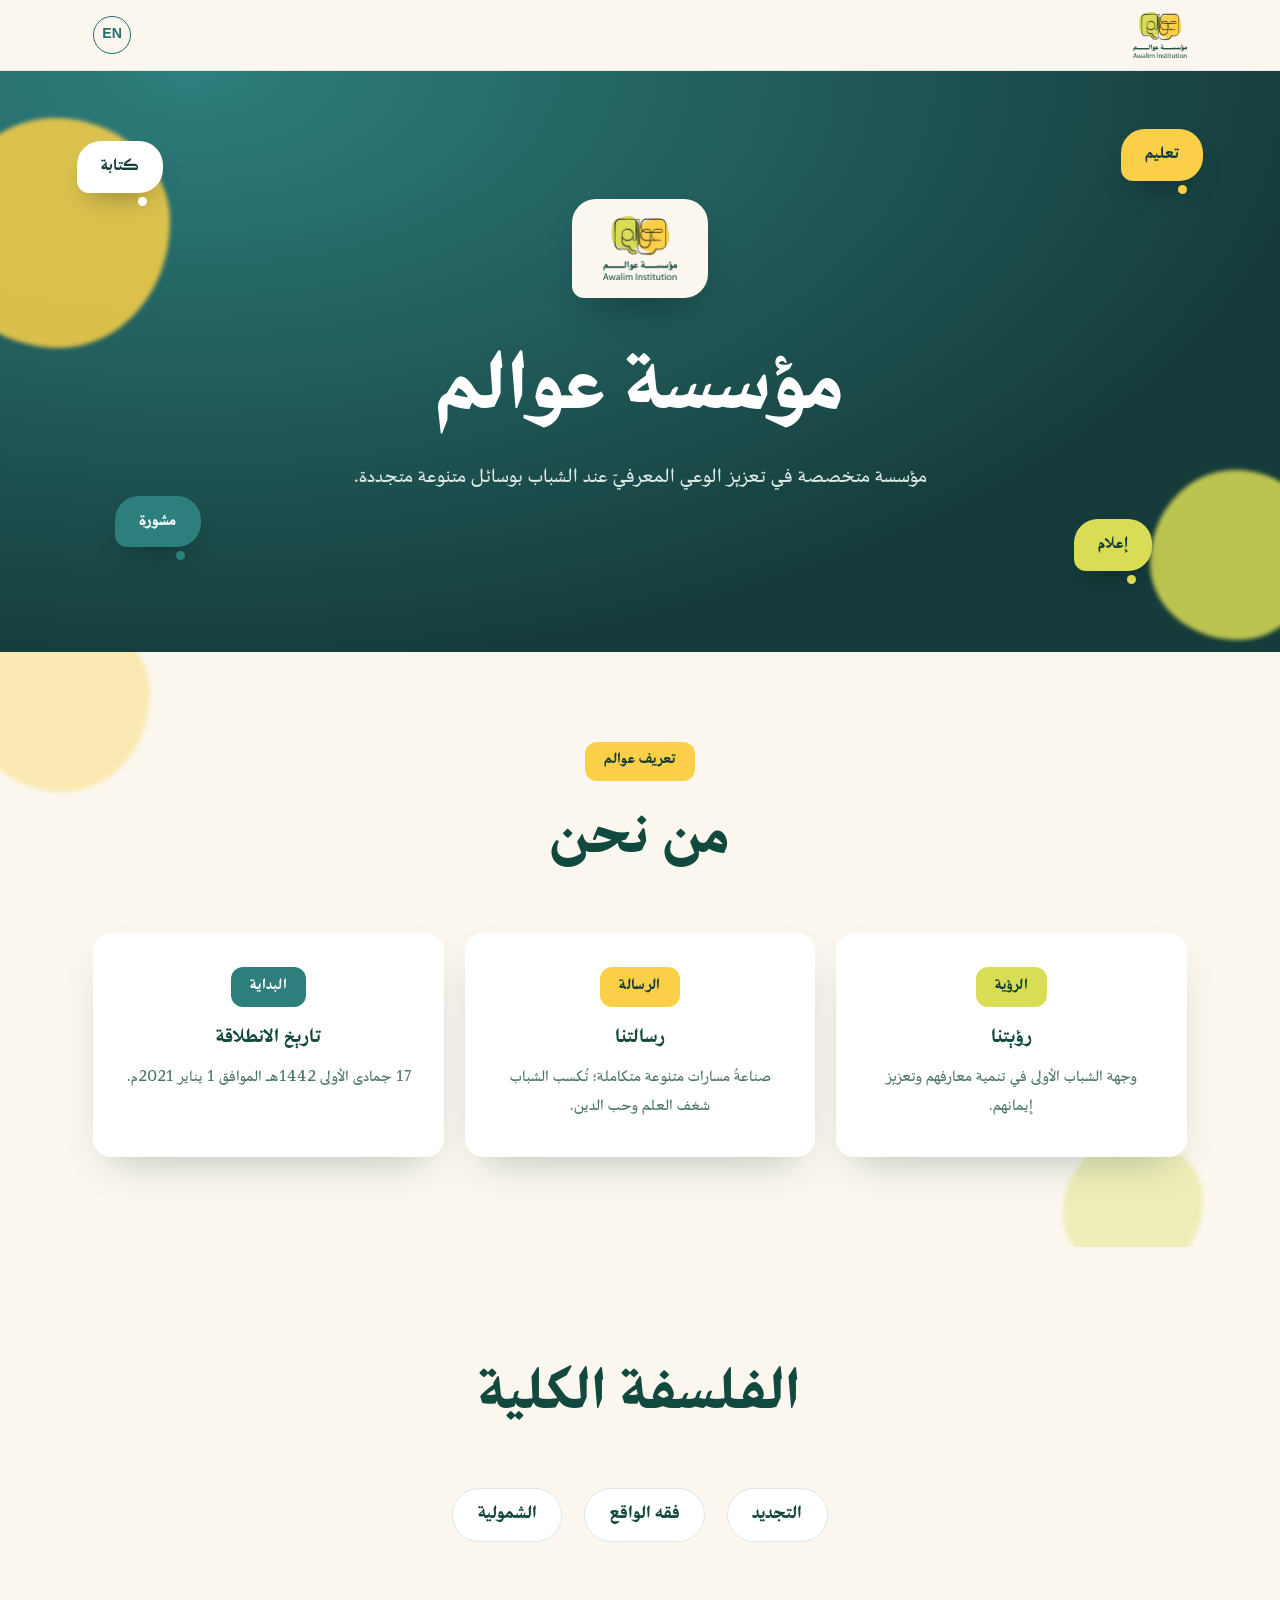
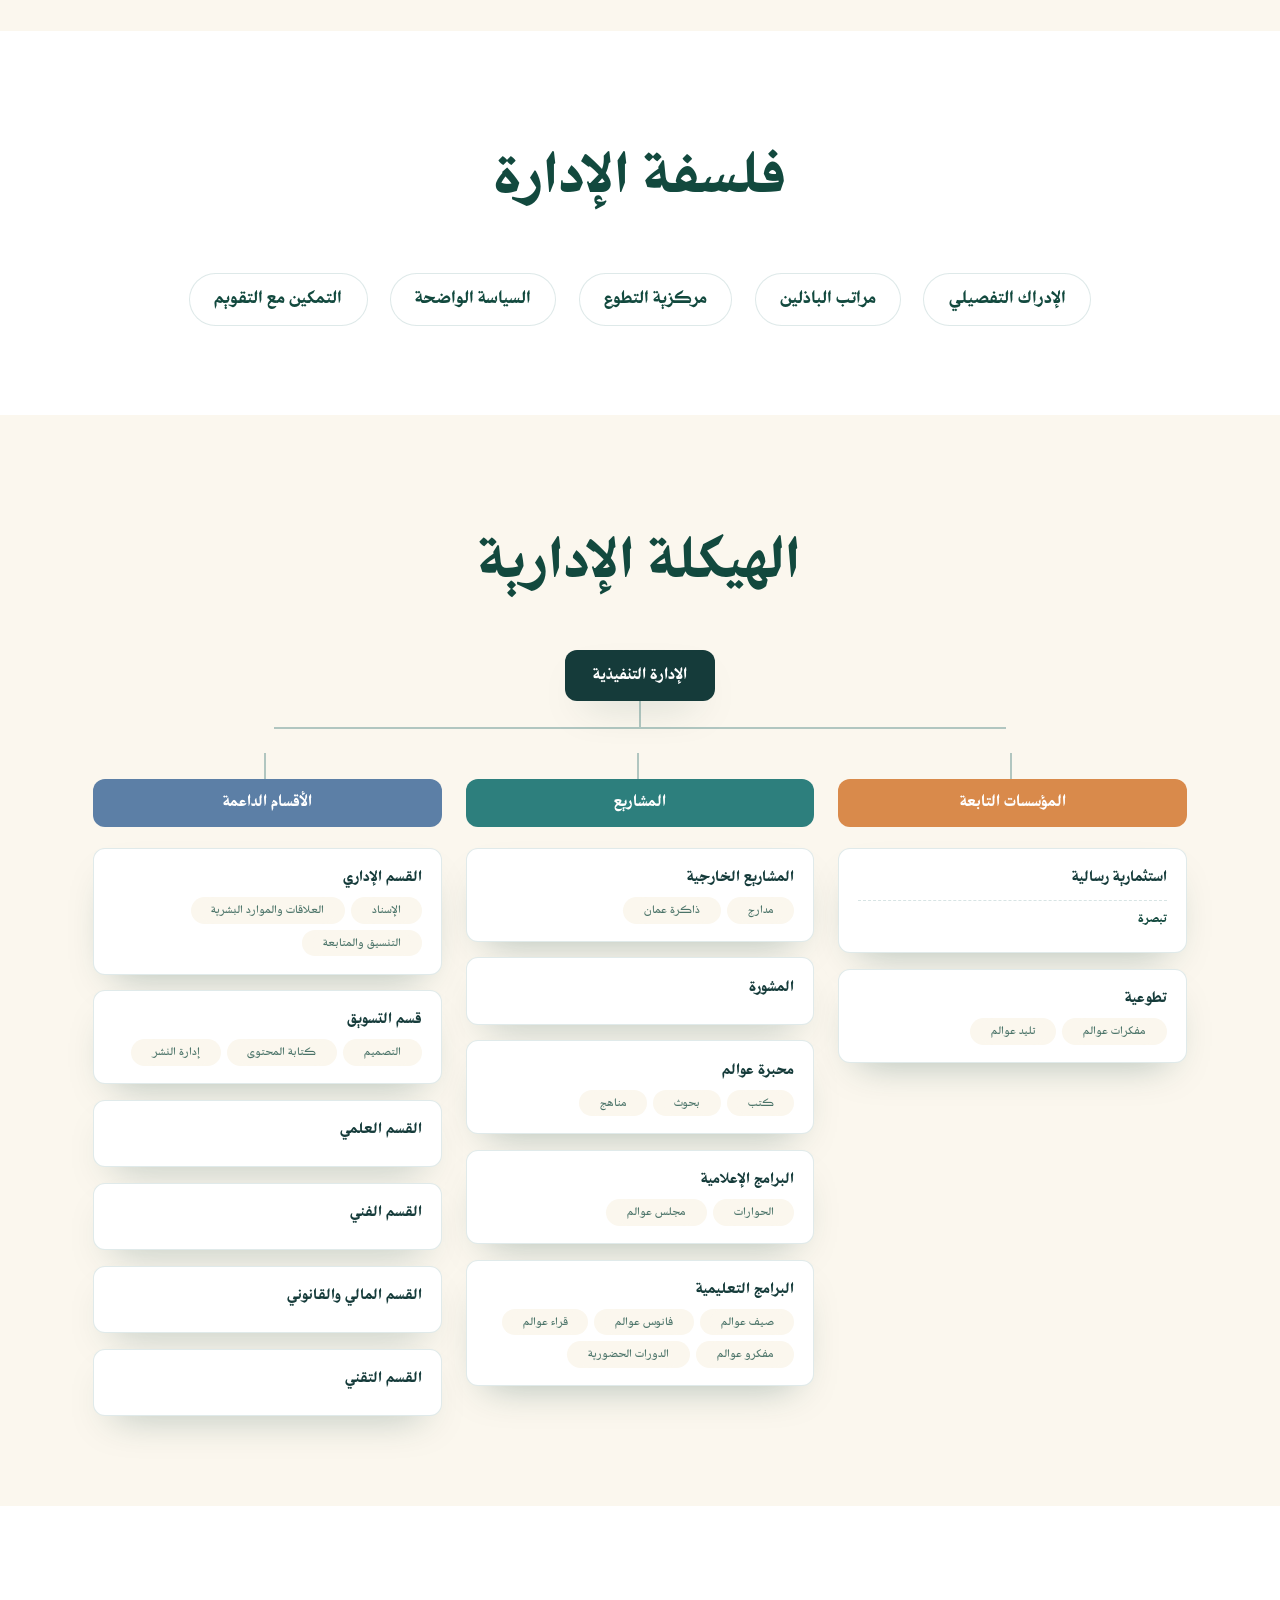
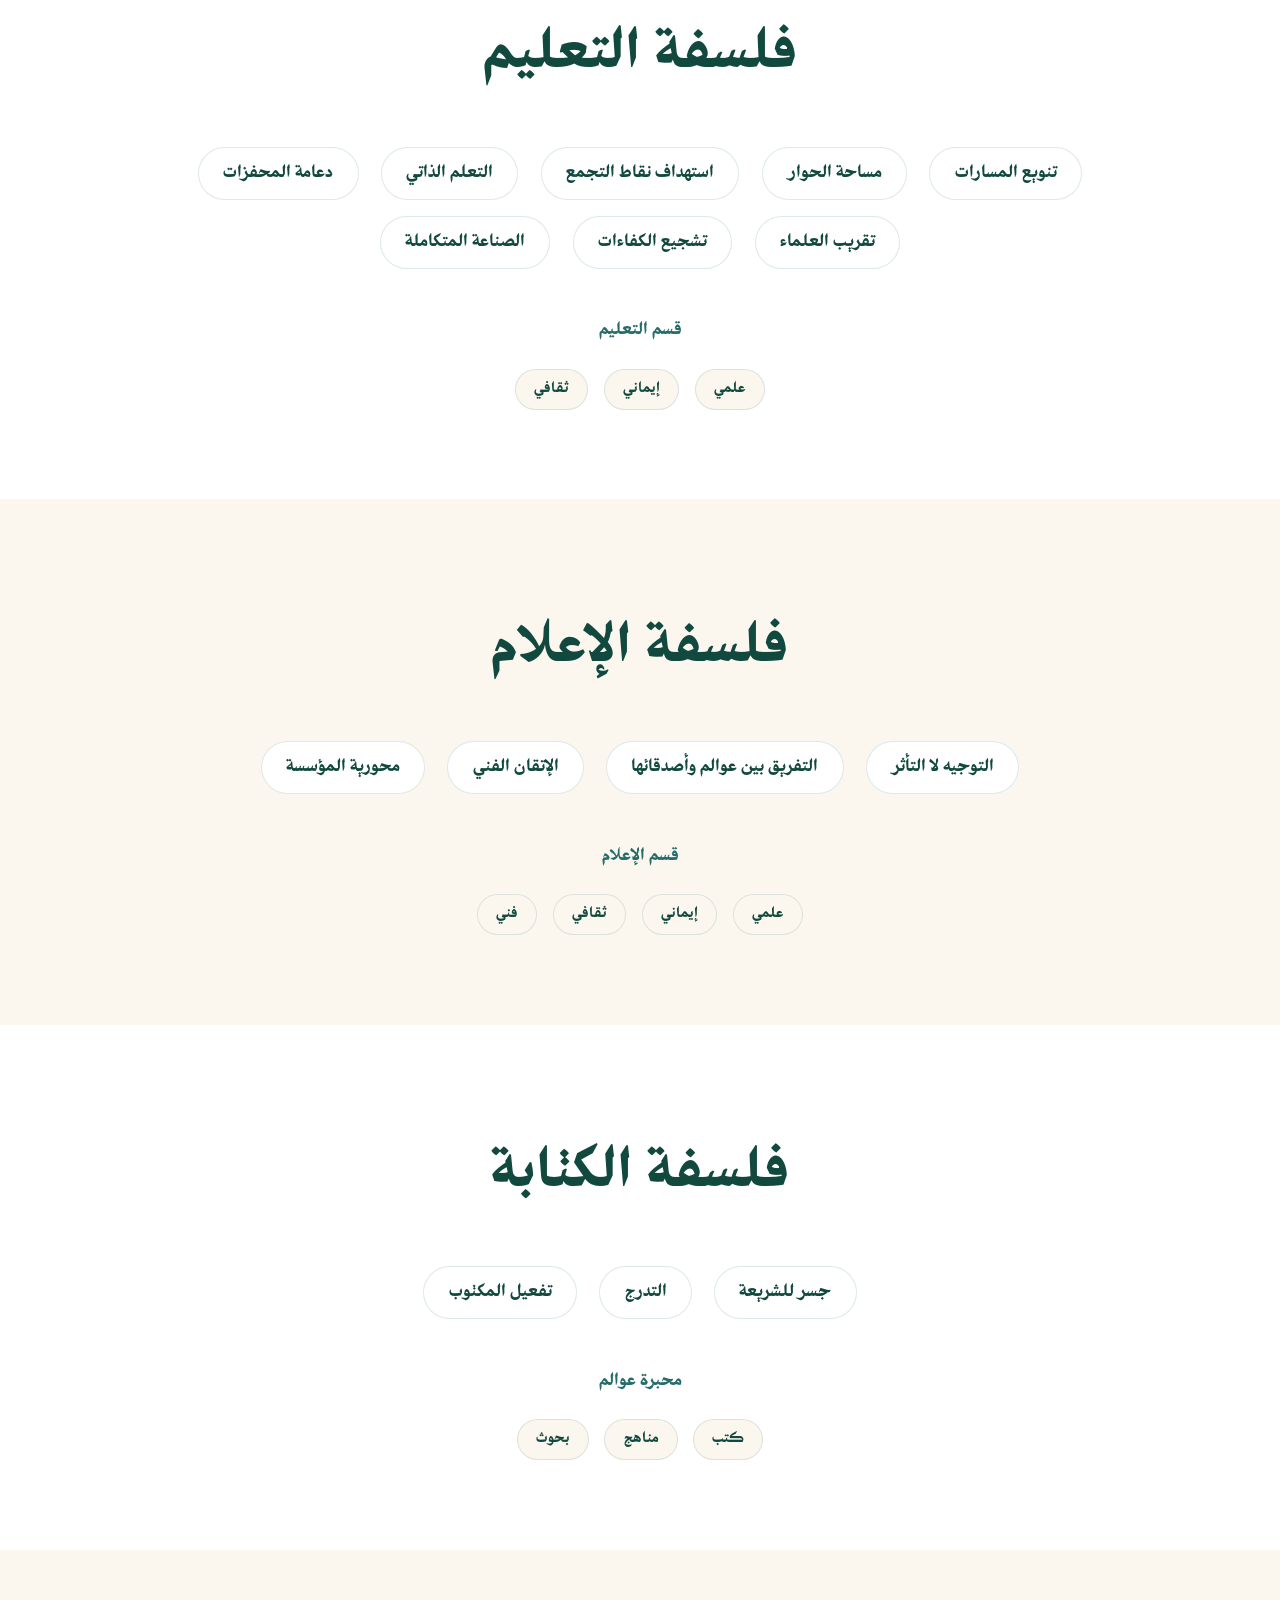
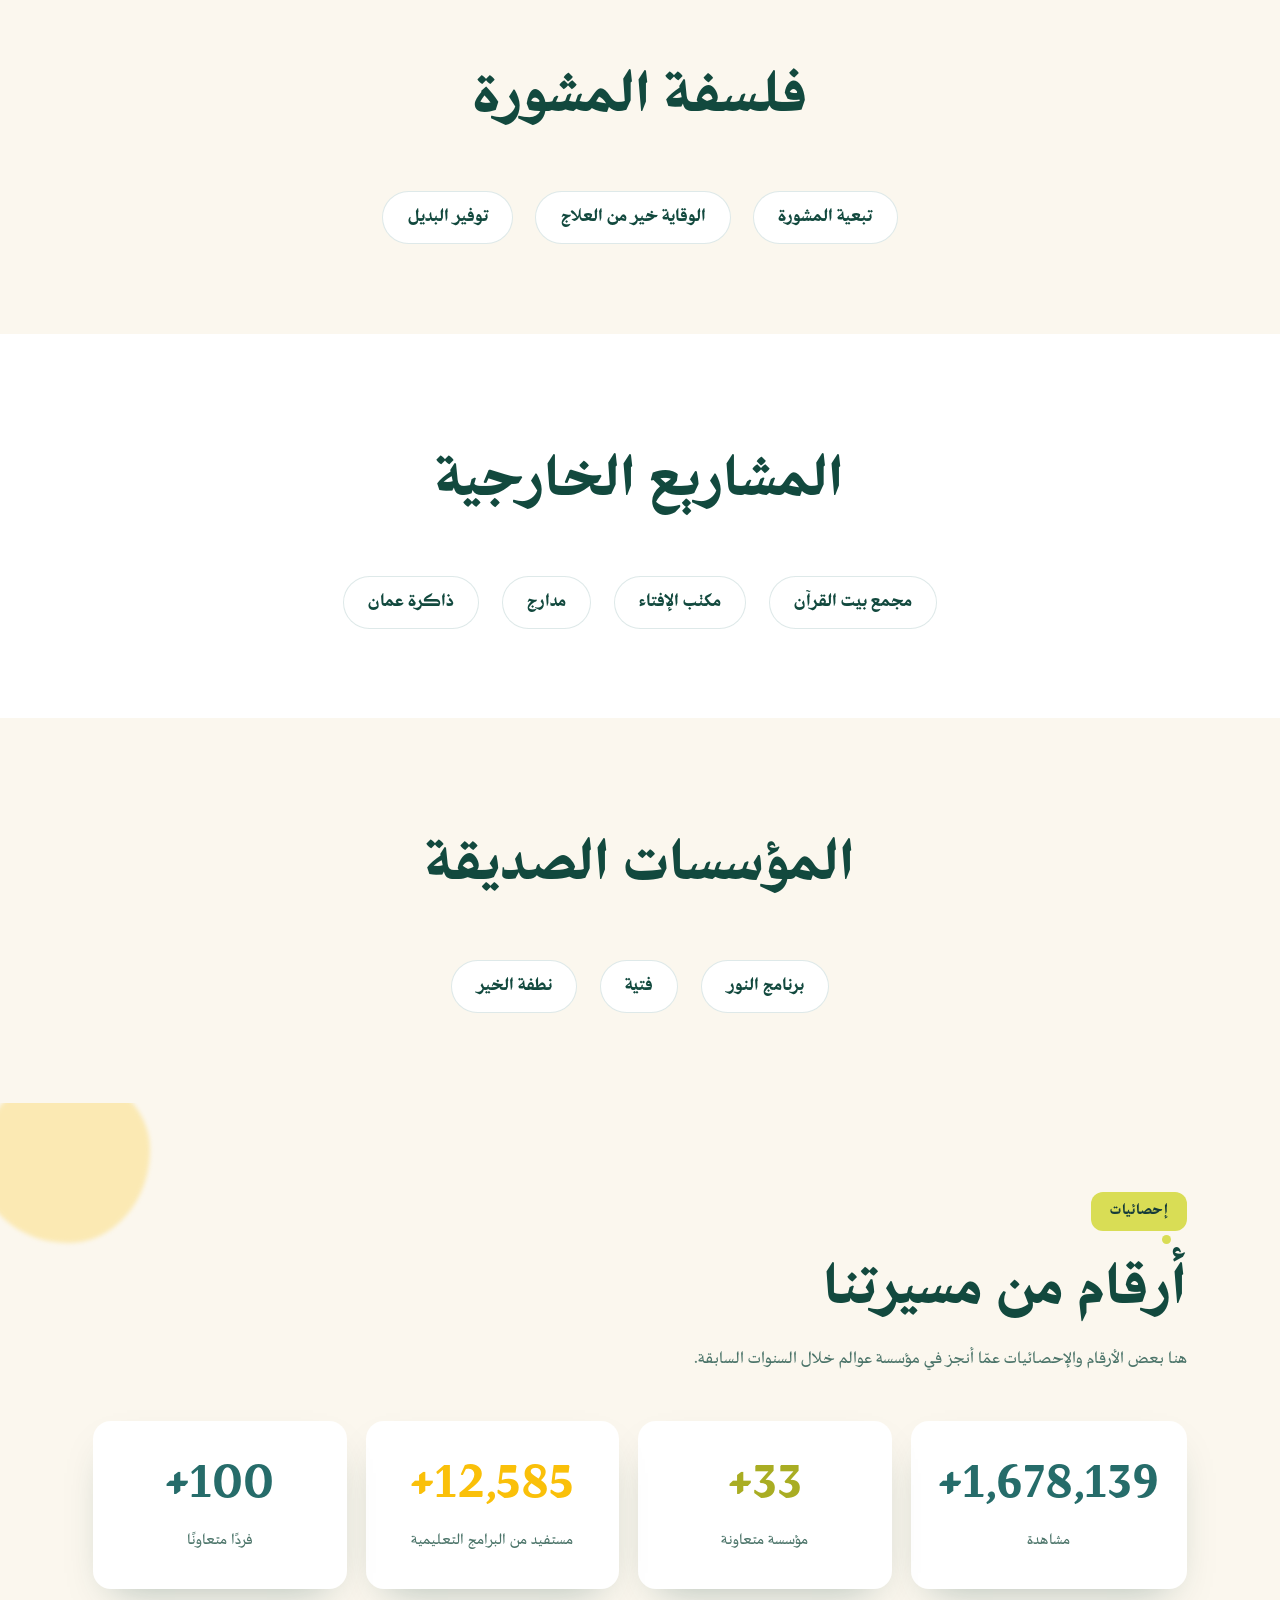
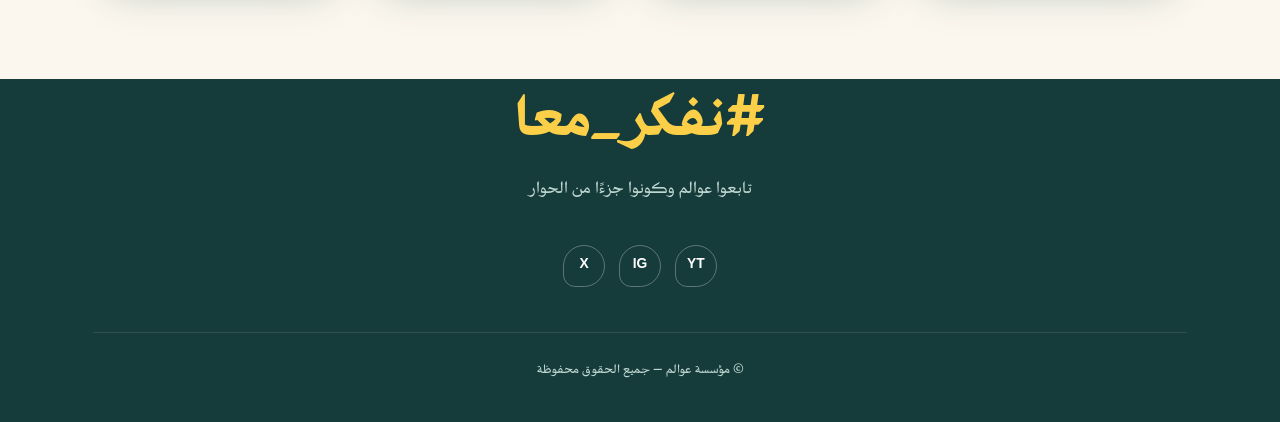
==== commit 0c050364: "Fill in admin org chart, drop section eyebrows, add hover content Remove the small eyebrow labels (O" ====
--- a/index.html
+++ b/index.html
@@ -94,7 +94,6 @@
 <section class="zone" id="phil-overall">
   <div class="wrap">
     <div class="zone-head reveal">
-      <span class="eyebrow"><span class="t-ar">فلسفتنا</span><span class="t-en">Our Philosophy</span></span>
       <h2 class="display"><span class="t-ar">الفلسفة الكلية</span><span class="t-en">Overall Philosophy</span></h2>
     </div>
     <div class="phil-tabs reveal-stagger">
@@ -109,7 +108,6 @@
 <section class="zone zone-alt" id="phil-admin">
   <div class="wrap">
     <div class="zone-head reveal">
-      <span class="eyebrow"><span class="t-ar">فلسفتنا</span><span class="t-en">Our Philosophy</span></span>
       <h2 class="display"><span class="t-ar">فلسفة الإدارة</span><span class="t-en">Administration Philosophy</span></h2>
     </div>
     <div class="phil-tabs reveal-stagger">
@@ -126,9 +124,81 @@
 <section class="zone" id="org-structure">
   <div class="wrap">
     <div class="zone-head reveal">
-      <span class="eyebrow"><span class="t-ar">الإدارة</span><span class="t-en">Administration</span></span>
       <h2 class="display"><span class="t-ar">الهيكلة الإدارية</span><span class="t-en">Administrative Structure</span></h2>
-      <span class="coming-soon"><span class="t-ar">المحتوى قريبًا</span><span class="t-en">Content coming soon</span></span>
+    </div>
+
+    <div class="org-chart reveal">
+      <div class="org-root-row">
+        <div class="org-root"><span class="t-ar">الإدارة التنفيذية</span><span class="t-en">Executive Management</span></div>
+        <div class="org-trunk"></div>
+      </div>
+      <div class="org-cols">
+
+        <!-- المؤسسات التابعة -->
+        <div class="org-col c-orange">
+          <div class="org-col-head"><span class="t-ar">المؤسسات التابعة</span><span class="t-en">Affiliated Entities</span></div>
+          <div class="org-dept">
+            <h4><span class="t-ar">استثمارية رسالية</span><span class="t-en">Mission-Driven Investment</span></h4>
+            <div class="sub-group">
+              <h5><span class="t-ar">تبصرة</span><span class="t-en">Tabsirah</span></h5>
+            </div>
+          </div>
+          <div class="org-dept">
+            <h4><span class="t-ar">تطوعية</span><span class="t-en">Volunteer</span></h4>
+            <div class="members"><span><span class="t-ar">مفكرات عوالم</span><span class="t-en">Awalim Thinkers — Women's</span></span><span><span class="t-ar">تليد عوالم</span><span class="t-en">Talid Awalim</span></span></div>
+          </div>
+        </div>
+
+        <!-- المشاريع -->
+        <div class="org-col c-green">
+          <div class="org-col-head"><span class="t-ar">المشاريع</span><span class="t-en">Projects</span></div>
+          <div class="org-dept">
+            <h4><span class="t-ar">المشاريع الخارجية</span><span class="t-en">External Projects</span></h4>
+            <div class="members"><span><span class="t-ar">مدارج</span><span class="t-en">Madarij</span></span><span><span class="t-ar">ذاكرة عمان</span><span class="t-en">Memory of Oman</span></span></div>
+          </div>
+          <div class="org-dept">
+            <h4><span class="t-ar">المشورة</span><span class="t-en">Consulting</span></h4>
+          </div>
+          <div class="org-dept">
+            <h4><span class="t-ar">محبرة عوالم</span><span class="t-en">Awalim Inkwell</span></h4>
+            <div class="members"><span><span class="t-ar">كتب</span><span class="t-en">Books</span></span><span><span class="t-ar">بحوث</span><span class="t-en">Research</span></span><span><span class="t-ar">مناهج</span><span class="t-en">Curricula</span></span></div>
+          </div>
+          <div class="org-dept">
+            <h4><span class="t-ar">البرامج الإعلامية</span><span class="t-en">Media Programs</span></h4>
+            <div class="members"><span><span class="t-ar">الحوارات</span><span class="t-en">Dialogues</span></span><span><span class="t-ar">مجلس عوالم</span><span class="t-en">Awalim Council</span></span></div>
+          </div>
+          <div class="org-dept">
+            <h4><span class="t-ar">البرامج التعليمية</span><span class="t-en">Educational Programs</span></h4>
+            <div class="members"><span><span class="t-ar">صيف عوالم</span><span class="t-en">Awalim Summer</span></span><span><span class="t-ar">فانوس عوالم</span><span class="t-en">Fanoos Awalim</span></span><span><span class="t-ar">قراء عوالم</span><span class="t-en">Awalim Readers</span></span><span><span class="t-ar">مفكرو عوالم</span><span class="t-en">Awalim Thinkers</span></span><span><span class="t-ar">الدورات الحضورية</span><span class="t-en">In-Person Courses</span></span></div>
+          </div>
+        </div>
+
+        <!-- الأقسام الداعمة -->
+        <div class="org-col c-blue">
+          <div class="org-col-head"><span class="t-ar">الأقسام الداعمة</span><span class="t-en">Supporting Departments</span></div>
+          <div class="org-dept">
+            <h4><span class="t-ar">القسم الإداري</span><span class="t-en">Administrative</span></h4>
+            <div class="members"><span><span class="t-ar">الإسناد</span><span class="t-en">Support</span></span><span><span class="t-ar">العلاقات والموارد البشرية</span><span class="t-en">Relations &amp; HR</span></span><span><span class="t-ar">التنسيق والمتابعة</span><span class="t-en">Coordination</span></span></div>
+          </div>
+          <div class="org-dept">
+            <h4><span class="t-ar">قسم التسويق</span><span class="t-en">Marketing</span></h4>
+            <div class="members"><span><span class="t-ar">التصميم</span><span class="t-en">Design</span></span><span><span class="t-ar">كتابة المحتوى</span><span class="t-en">Content Writing</span></span><span><span class="t-ar">إدارة النشر</span><span class="t-en">Publishing</span></span></div>
+          </div>
+          <div class="org-dept">
+            <h4><span class="t-ar">القسم العلمي</span><span class="t-en">Academic</span></h4>
+          </div>
+          <div class="org-dept">
+            <h4><span class="t-ar">القسم الفني</span><span class="t-en">Technical</span></h4>
+          </div>
+          <div class="org-dept">
+            <h4><span class="t-ar">القسم المالي والقانوني</span><span class="t-en">Finance &amp; Legal</span></h4>
+          </div>
+          <div class="org-dept">
+            <h4><span class="t-ar">القسم التقني</span><span class="t-en">IT</span></h4>
+          </div>
+        </div>
+
+      </div>
     </div>
   </div>
 </section>
@@ -137,7 +207,6 @@
 <section class="zone zone-alt" id="phil-education">
   <div class="wrap">
     <div class="zone-head reveal">
-      <span class="eyebrow"><span class="t-ar">فلسفتنا</span><span class="t-en">Our Philosophy</span></span>
       <h2 class="display"><span class="t-ar">فلسفة التعليم</span><span class="t-en">Education Philosophy</span></h2>
     </div>
     <div class="phil-tabs reveal-stagger">
@@ -163,7 +232,6 @@
 <section class="zone" id="phil-media">
   <div class="wrap">
     <div class="zone-head reveal">
-      <span class="eyebrow"><span class="t-ar">فلسفتنا</span><span class="t-en">Our Philosophy</span></span>
       <h2 class="display"><span class="t-ar">فلسفة الإعلام</span><span class="t-en">Media Philosophy</span></h2>
     </div>
     <div class="phil-tabs reveal-stagger">
@@ -174,10 +242,22 @@
     </div>
     <h3 class="phil-subhead"><span class="t-ar">قسم الإعلام</span><span class="t-en">Media Section</span></h3>
     <div class="phil-tabs sub">
-      <span class="phil-tab"><span class="t-ar">علمي</span><span class="t-en">Scientific</span></span>
-      <span class="phil-tab"><span class="t-ar">إيماني</span><span class="t-en">Faith</span></span>
-      <span class="phil-tab"><span class="t-ar">ثقافي</span><span class="t-en">Cultural</span></span>
-      <span class="phil-tab"><span class="t-ar">فني</span><span class="t-en">Artistic</span></span>
+      <span class="phil-tab has-content">
+        <span class="t-ar">علمي</span><span class="t-en">Scientific</span>
+        <span class="tab-reveal"><span class="t-ar">مجلس عوالم</span><span class="t-en">Awalim Council</span></span>
+      </span>
+      <span class="phil-tab has-content">
+        <span class="t-ar">إيماني</span><span class="t-en">Faith</span>
+        <span class="tab-reveal"><span class="t-ar">البرنامج الرمضاني</span><span class="t-en">Ramadan Program</span></span>
+      </span>
+      <span class="phil-tab has-content">
+        <span class="t-ar">ثقافي</span><span class="t-en">Cultural</span>
+        <span class="tab-reveal"><span class="t-ar">الحوارات الفكرية</span><span class="t-en">Intellectual Dialogues</span></span>
+      </span>
+      <span class="phil-tab has-content">
+        <span class="t-ar">فني</span><span class="t-en">Artistic</span>
+        <span class="tab-reveal"><span class="t-ar">الأفلام الوثائقية</span><span class="t-en">Documentary Films</span></span>
+      </span>
     </div>
   </div>
 </section>
@@ -186,7 +266,6 @@
 <section class="zone zone-alt" id="phil-writing">
   <div class="wrap">
     <div class="zone-head reveal">
-      <span class="eyebrow"><span class="t-ar">فلسفتنا</span><span class="t-en">Our Philosophy</span></span>
       <h2 class="display"><span class="t-ar">فلسفة الكتابة</span><span class="t-en">Writing Philosophy</span></h2>
     </div>
     <div class="phil-tabs reveal-stagger">
@@ -207,7 +286,6 @@
 <section class="zone" id="phil-consulting">
   <div class="wrap">
     <div class="zone-head reveal">
-      <span class="eyebrow"><span class="t-ar">فلسفتنا</span><span class="t-en">Our Philosophy</span></span>
       <h2 class="display"><span class="t-ar">فلسفة المشورة</span><span class="t-en">Consulting Philosophy</span></h2>
     </div>
     <div class="phil-tabs reveal-stagger">
@@ -222,7 +300,6 @@
 <section class="zone zone-alt" id="external-projects">
   <div class="wrap">
     <div class="zone-head reveal">
-      <span class="eyebrow"><span class="t-ar">شراكات</span><span class="t-en">Partnerships</span></span>
       <h2 class="display"><span class="t-ar">المشاريع الخارجية</span><span class="t-en">External Projects</span></h2>
     </div>
     <div class="phil-tabs reveal-stagger">
@@ -238,7 +315,6 @@
 <section class="zone" id="friendly-institutions">
   <div class="wrap">
     <div class="zone-head reveal">
-      <span class="eyebrow"><span class="t-ar">امتداد رسالتنا</span><span class="t-en">Extending Our Mission</span></span>
       <h2 class="display"><span class="t-ar">المؤسسات الصديقة</span><span class="t-en">Friendly Institutions</span></h2>
     </div>
     <div class="phil-tabs reveal-stagger">
--- a/css/home.css
+++ b/css/home.css
@@ -94,6 +94,25 @@
 }
 .phil-tabs.sub{ margin-top:1.4rem; gap:.6rem .9rem; }
 .phil-tabs.sub .phil-tab{ font-size:.88rem; padding:.5rem 1.05rem; background:var(--cream-100); }
+
+/* Tabs that reveal a content bubble above them on hover */
+.phil-tab.has-content{ position:relative; }
+.tab-reveal{
+  position:absolute; bottom:calc(100% + 12px); left:50%;
+  transform:translateX(-50%) translateY(6px);
+  background:var(--teal-900); color:#fff; font-size:.8rem; font-weight:600;
+  padding:.55rem 1rem; border-radius:var(--radius-sm); white-space:nowrap;
+  opacity:0; pointer-events:none; z-index:2;
+  transition:opacity .22s var(--ease), transform .22s var(--ease);
+  box-shadow:var(--shadow-soft);
+}
+.tab-reveal::after{
+  content:""; position:absolute; top:100%; left:50%; transform:translateX(-50%);
+  border:6px solid transparent; border-top-color:var(--teal-900);
+}
+.phil-tab.has-content:hover .tab-reveal{
+  opacity:1; transform:translateX(-50%) translateY(0);
+}
 .phil-subhead{
   text-align:center; font-size:1.05rem; font-weight:700; color:var(--teal-700);
   margin:2.8rem 0 0;
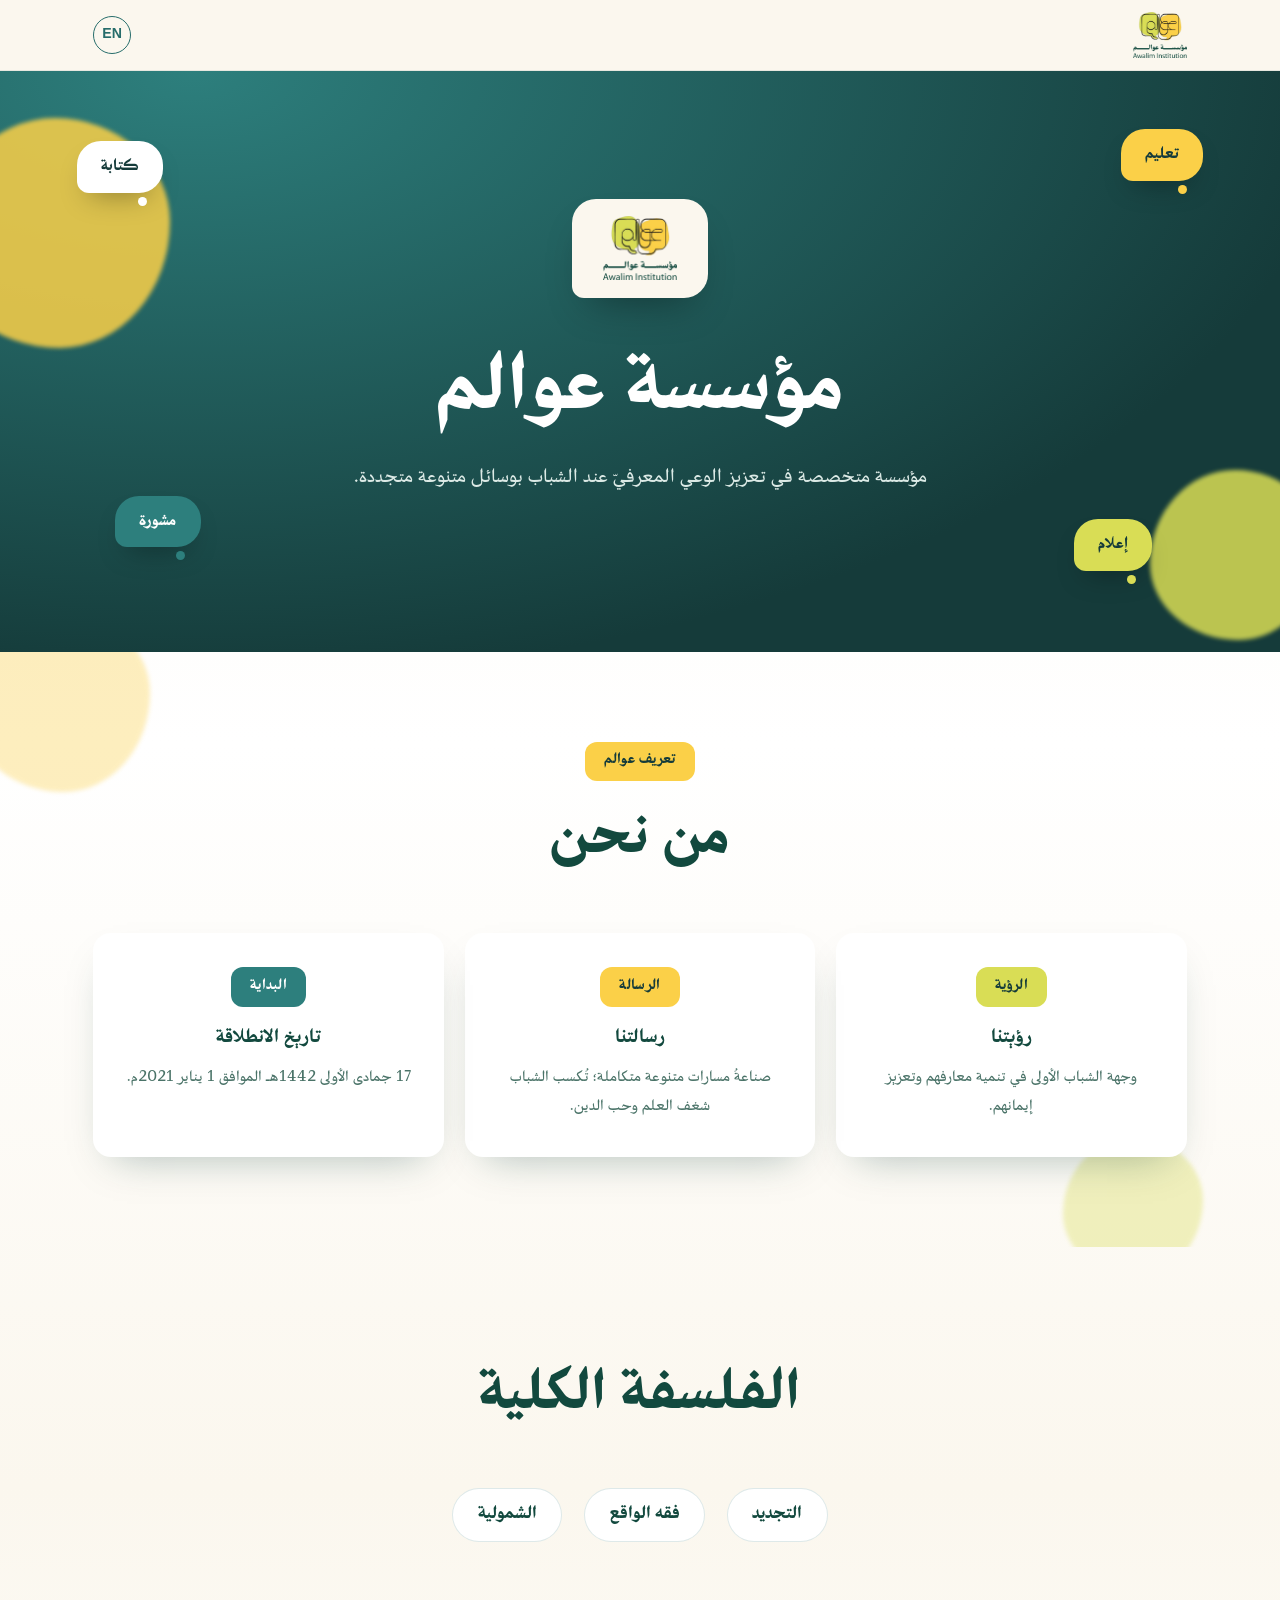
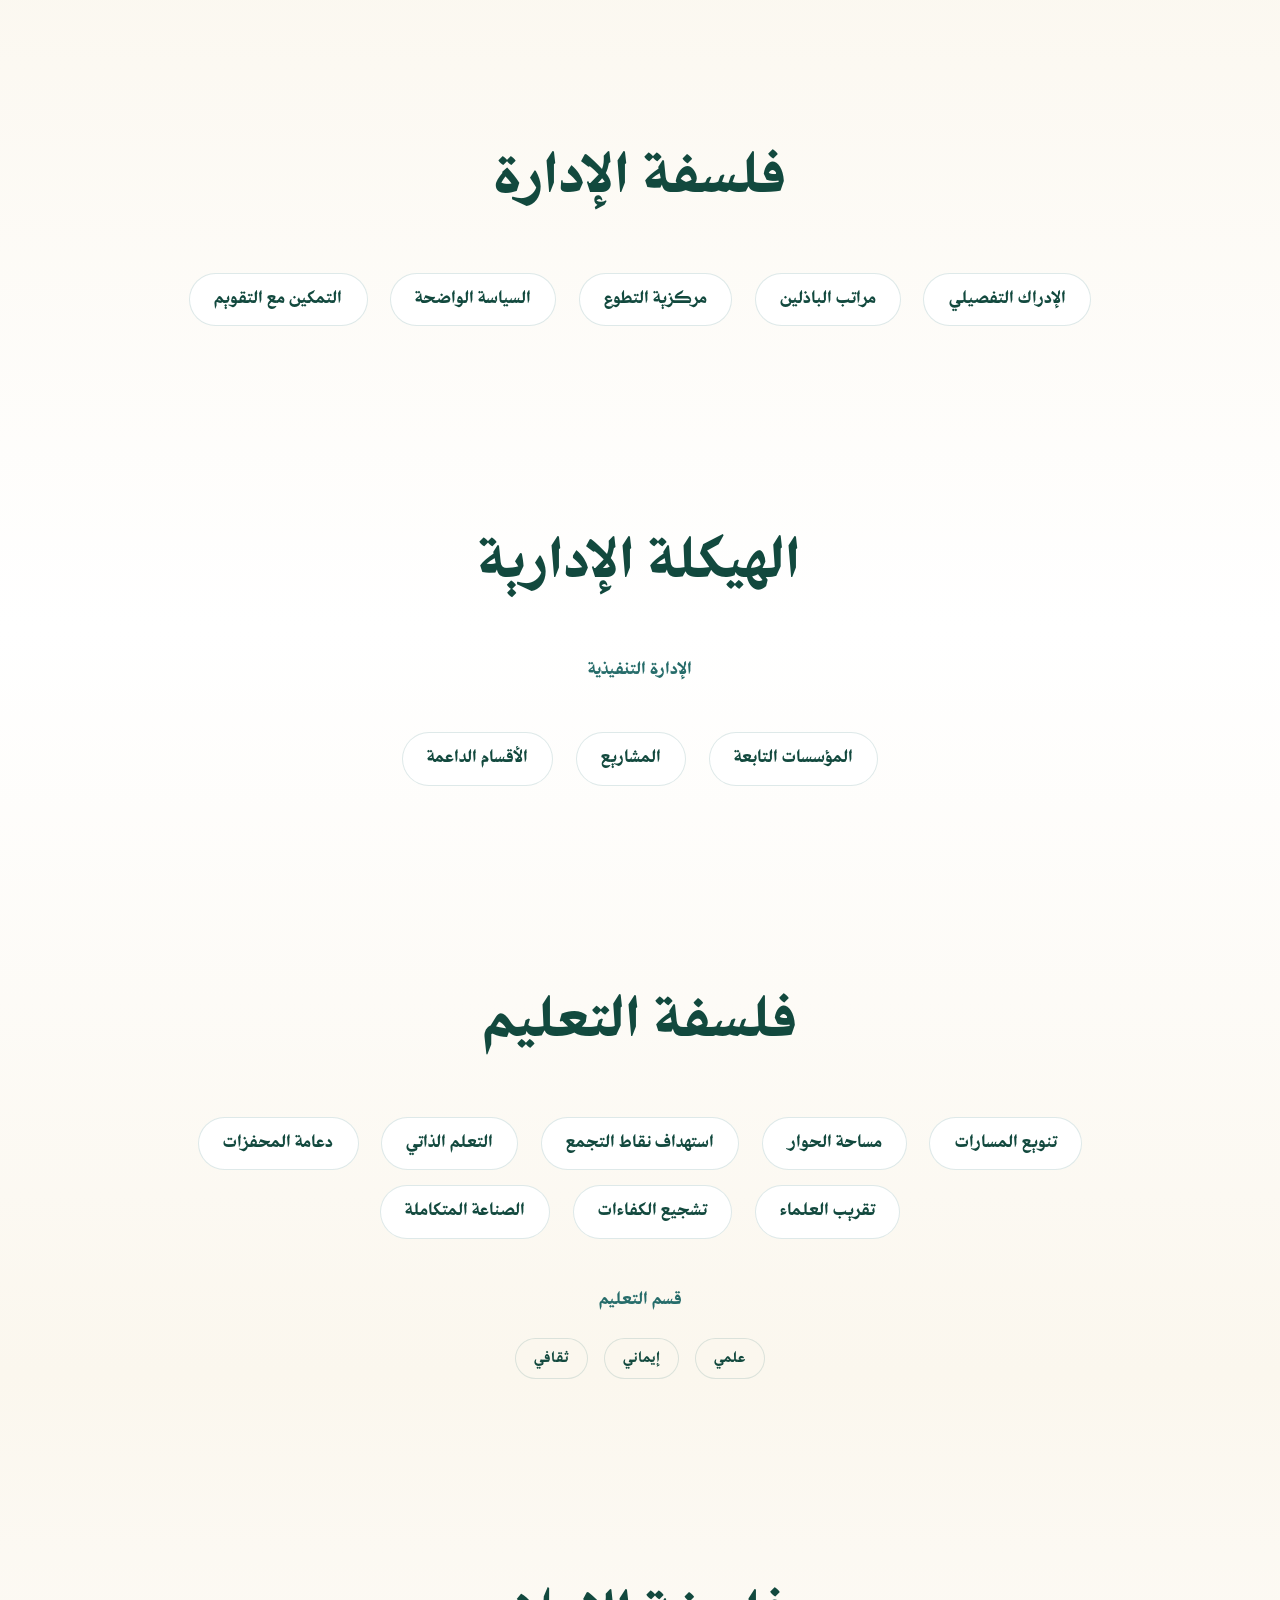
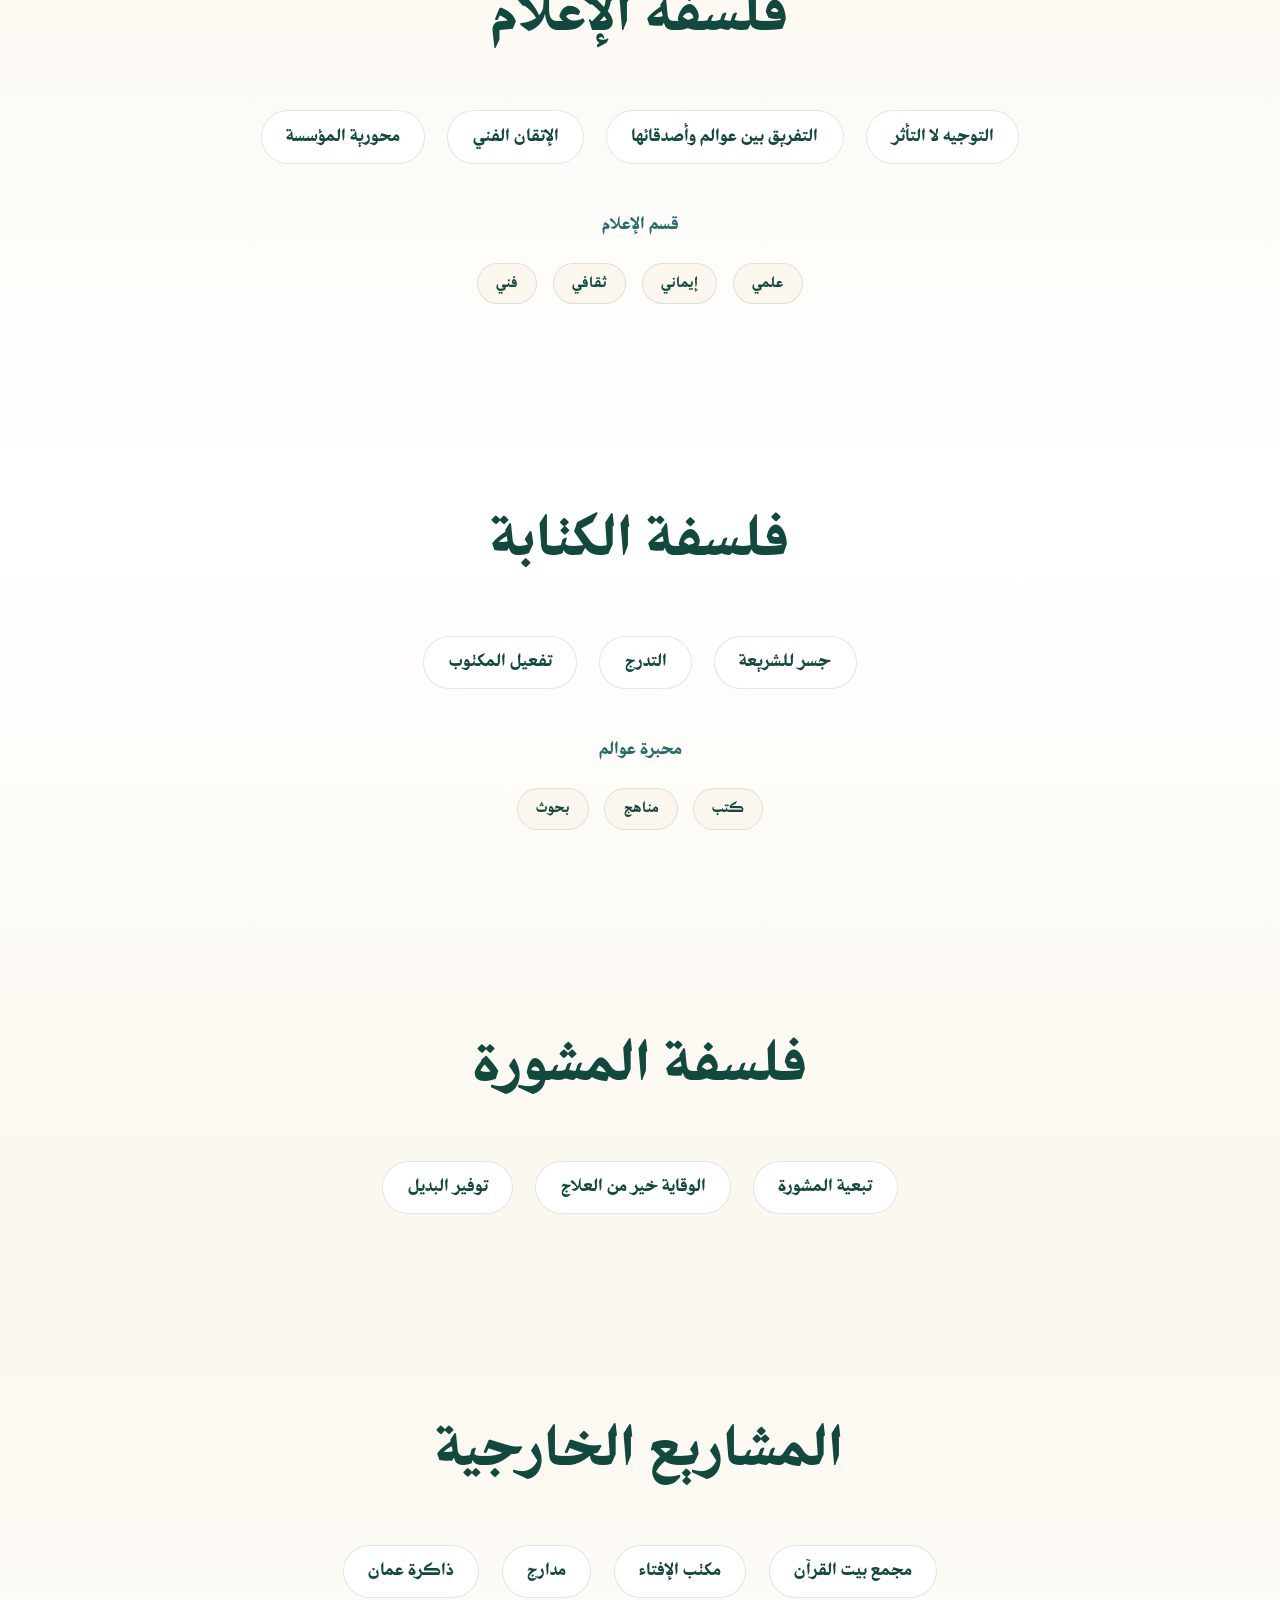
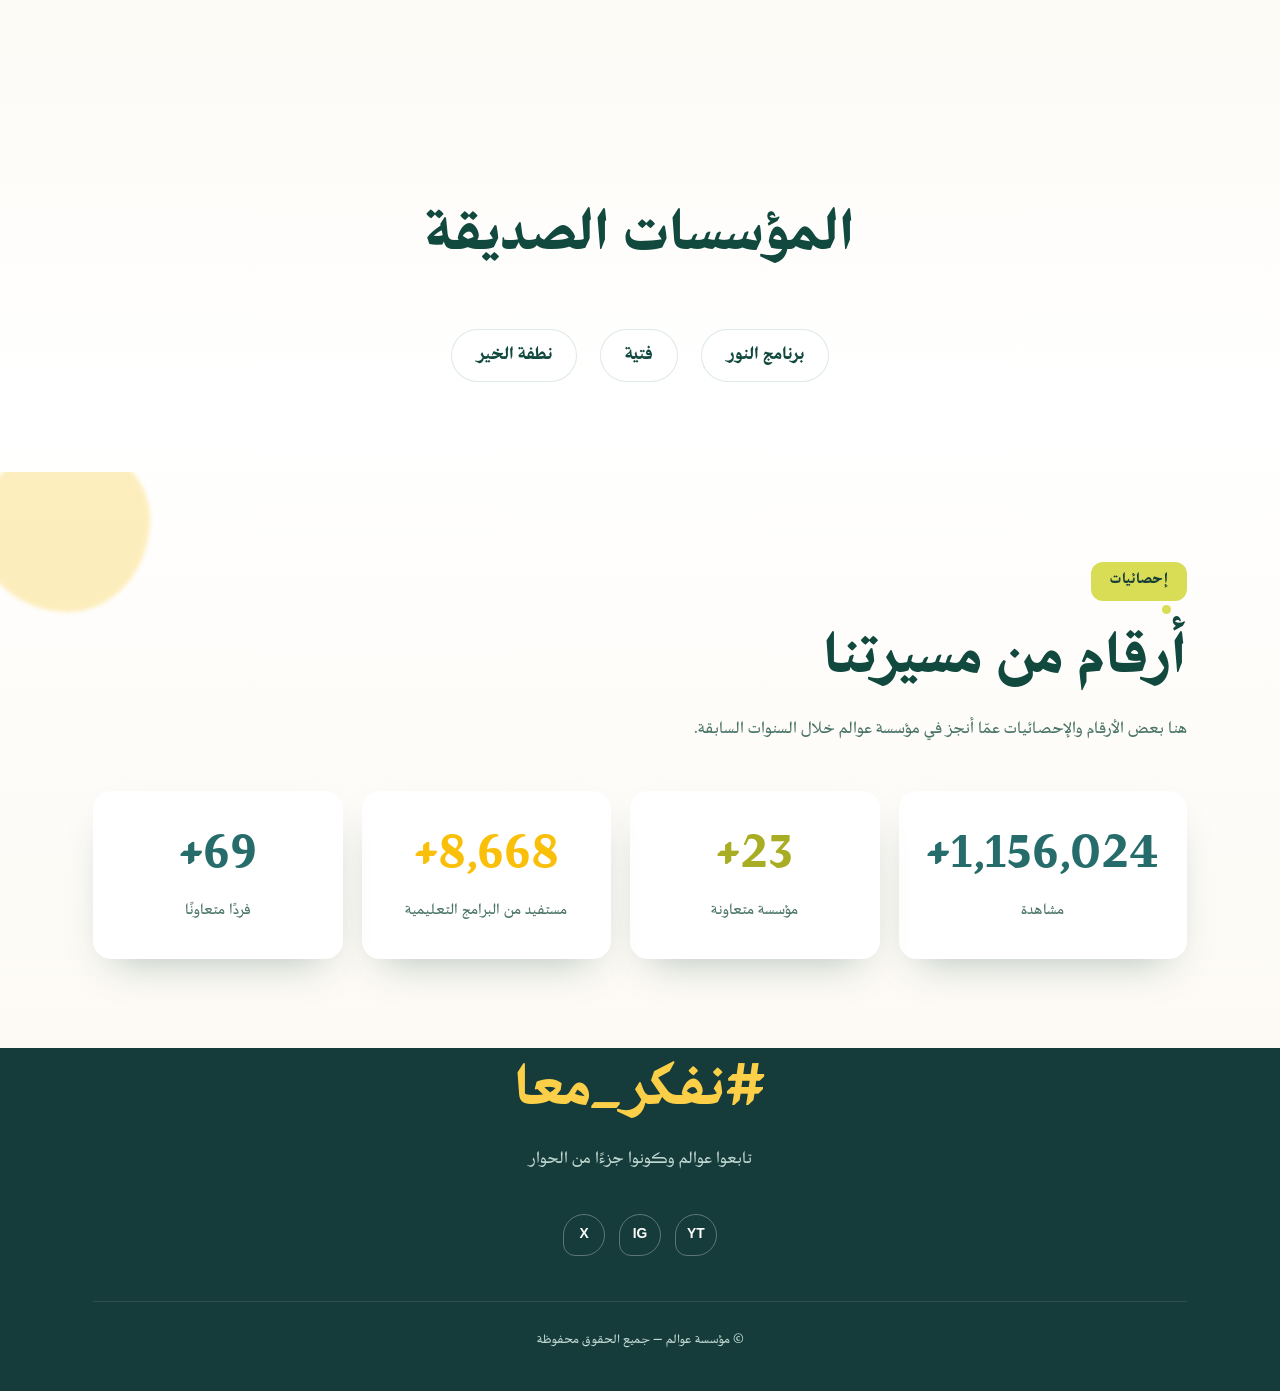
==== commit bd8a4ab9: "Blend section backgrounds into one gradient, rebuild org structure as tabs Replace the hard alternat" ====
--- a/index.html
+++ b/index.html
@@ -105,7 +105,7 @@
 </section>
 
 <!-- ============ فلسفة الإدارة ============ -->
-<section class="zone zone-alt" id="phil-admin">
+<section class="zone" id="phil-admin">
   <div class="wrap">
     <div class="zone-head reveal">
       <h2 class="display"><span class="t-ar">فلسفة الإدارة</span><span class="t-en">Administration Philosophy</span></h2>
@@ -127,84 +127,48 @@
       <h2 class="display"><span class="t-ar">الهيكلة الإدارية</span><span class="t-en">Administrative Structure</span></h2>
     </div>
 
-    <div class="org-chart reveal">
-      <div class="org-root-row">
-        <div class="org-root"><span class="t-ar">الإدارة التنفيذية</span><span class="t-en">Executive Management</span></div>
-        <div class="org-trunk"></div>
-      </div>
-      <div class="org-cols">
-
-        <!-- المؤسسات التابعة -->
-        <div class="org-col c-orange">
-          <div class="org-col-head"><span class="t-ar">المؤسسات التابعة</span><span class="t-en">Affiliated Entities</span></div>
-          <div class="org-dept">
-            <h4><span class="t-ar">استثمارية رسالية</span><span class="t-en">Mission-Driven Investment</span></h4>
-            <div class="sub-group">
-              <h5><span class="t-ar">تبصرة</span><span class="t-en">Tabsirah</span></h5>
-            </div>
-          </div>
-          <div class="org-dept">
-            <h4><span class="t-ar">تطوعية</span><span class="t-en">Volunteer</span></h4>
-            <div class="members"><span><span class="t-ar">مفكرات عوالم</span><span class="t-en">Awalim Thinkers — Women's</span></span><span><span class="t-ar">تليد عوالم</span><span class="t-en">Talid Awalim</span></span></div>
-          </div>
-        </div>
-
-        <!-- المشاريع -->
-        <div class="org-col c-green">
-          <div class="org-col-head"><span class="t-ar">المشاريع</span><span class="t-en">Projects</span></div>
-          <div class="org-dept">
-            <h4><span class="t-ar">المشاريع الخارجية</span><span class="t-en">External Projects</span></h4>
-            <div class="members"><span><span class="t-ar">مدارج</span><span class="t-en">Madarij</span></span><span><span class="t-ar">ذاكرة عمان</span><span class="t-en">Memory of Oman</span></span></div>
-          </div>
-          <div class="org-dept">
-            <h4><span class="t-ar">المشورة</span><span class="t-en">Consulting</span></h4>
-          </div>
-          <div class="org-dept">
-            <h4><span class="t-ar">محبرة عوالم</span><span class="t-en">Awalim Inkwell</span></h4>
-            <div class="members"><span><span class="t-ar">كتب</span><span class="t-en">Books</span></span><span><span class="t-ar">بحوث</span><span class="t-en">Research</span></span><span><span class="t-ar">مناهج</span><span class="t-en">Curricula</span></span></div>
-          </div>
-          <div class="org-dept">
-            <h4><span class="t-ar">البرامج الإعلامية</span><span class="t-en">Media Programs</span></h4>
-            <div class="members"><span><span class="t-ar">الحوارات</span><span class="t-en">Dialogues</span></span><span><span class="t-ar">مجلس عوالم</span><span class="t-en">Awalim Council</span></span></div>
-          </div>
-          <div class="org-dept">
-            <h4><span class="t-ar">البرامج التعليمية</span><span class="t-en">Educational Programs</span></h4>
-            <div class="members"><span><span class="t-ar">صيف عوالم</span><span class="t-en">Awalim Summer</span></span><span><span class="t-ar">فانوس عوالم</span><span class="t-en">Fanoos Awalim</span></span><span><span class="t-ar">قراء عوالم</span><span class="t-en">Awalim Readers</span></span><span><span class="t-ar">مفكرو عوالم</span><span class="t-en">Awalim Thinkers</span></span><span><span class="t-ar">الدورات الحضورية</span><span class="t-en">In-Person Courses</span></span></div>
-          </div>
-        </div>
-
-        <!-- الأقسام الداعمة -->
-        <div class="org-col c-blue">
-          <div class="org-col-head"><span class="t-ar">الأقسام الداعمة</span><span class="t-en">Supporting Departments</span></div>
-          <div class="org-dept">
-            <h4><span class="t-ar">القسم الإداري</span><span class="t-en">Administrative</span></h4>
-            <div class="members"><span><span class="t-ar">الإسناد</span><span class="t-en">Support</span></span><span><span class="t-ar">العلاقات والموارد البشرية</span><span class="t-en">Relations &amp; HR</span></span><span><span class="t-ar">التنسيق والمتابعة</span><span class="t-en">Coordination</span></span></div>
-          </div>
-          <div class="org-dept">
-            <h4><span class="t-ar">قسم التسويق</span><span class="t-en">Marketing</span></h4>
-            <div class="members"><span><span class="t-ar">التصميم</span><span class="t-en">Design</span></span><span><span class="t-ar">كتابة المحتوى</span><span class="t-en">Content Writing</span></span><span><span class="t-ar">إدارة النشر</span><span class="t-en">Publishing</span></span></div>
-          </div>
-          <div class="org-dept">
-            <h4><span class="t-ar">القسم العلمي</span><span class="t-en">Academic</span></h4>
-          </div>
-          <div class="org-dept">
-            <h4><span class="t-ar">القسم الفني</span><span class="t-en">Technical</span></h4>
-          </div>
-          <div class="org-dept">
-            <h4><span class="t-ar">القسم المالي والقانوني</span><span class="t-en">Finance &amp; Legal</span></h4>
-          </div>
-          <div class="org-dept">
-            <h4><span class="t-ar">القسم التقني</span><span class="t-en">IT</span></h4>
-          </div>
-        </div>
-
-      </div>
+    <h3 class="phil-subhead"><span class="t-ar">الإدارة التنفيذية</span><span class="t-en">Executive Management</span></h3>
+    <div class="phil-tabs reveal-stagger">
+      <span class="phil-tab has-content">
+        <span class="t-ar">المؤسسات التابعة</span><span class="t-en">Affiliated Entities</span>
+        <span class="tab-reveal wide">
+          <ul>
+            <li><strong><span class="t-ar">استثمارية رسالية</span><span class="t-en">Mission-Driven Investment</span></strong> — <span class="t-ar">تبصرة</span><span class="t-en">Tabsirah</span></li>
+            <li><strong><span class="t-ar">تطوعية</span><span class="t-en">Volunteer</span></strong> — <span class="t-ar">مفكرات عوالم، تليد عوالم</span><span class="t-en">Awalim Thinkers (Women's), Talid Awalim</span></li>
+          </ul>
+        </span>
+      </span>
+      <span class="phil-tab has-content">
+        <span class="t-ar">المشاريع</span><span class="t-en">Projects</span>
+        <span class="tab-reveal wide">
+          <ul>
+            <li><strong><span class="t-ar">المشاريع الخارجية</span><span class="t-en">External Projects</span></strong> — <span class="t-ar">مدارج، ذاكرة عمان</span><span class="t-en">Madarij, Memory of Oman</span></li>
+            <li><strong><span class="t-ar">المشورة</span><span class="t-en">Consulting</span></strong></li>
+            <li><strong><span class="t-ar">محبرة عوالم</span><span class="t-en">Awalim Inkwell</span></strong> — <span class="t-ar">كتب، بحوث، مناهج</span><span class="t-en">Books, Research, Curricula</span></li>
+            <li><strong><span class="t-ar">البرامج الإعلامية</span><span class="t-en">Media Programs</span></strong> — <span class="t-ar">الحوارات، مجلس عوالم</span><span class="t-en">Dialogues, Awalim Council</span></li>
+            <li><strong><span class="t-ar">البرامج التعليمية</span><span class="t-en">Educational Programs</span></strong> — <span class="t-ar">صيف عوالم، فانوس عوالم، قراء عوالم، مفكرو عوالم، الدورات الحضورية</span><span class="t-en">Awalim Summer, Fanoos Awalim, Awalim Readers, Awalim Thinkers, In-Person Courses</span></li>
+          </ul>
+        </span>
+      </span>
+      <span class="phil-tab has-content">
+        <span class="t-ar">الأقسام الداعمة</span><span class="t-en">Supporting Departments</span>
+        <span class="tab-reveal wide">
+          <ul>
+            <li><strong><span class="t-ar">القسم الإداري</span><span class="t-en">Administrative</span></strong> — <span class="t-ar">الإسناد، العلاقات والموارد البشرية، التنسيق والمتابعة</span><span class="t-en">Support, Relations &amp; HR, Coordination</span></li>
+            <li><strong><span class="t-ar">قسم التسويق</span><span class="t-en">Marketing</span></strong> — <span class="t-ar">التصميم، كتابة المحتوى، إدارة النشر</span><span class="t-en">Design, Content Writing, Publishing</span></li>
+            <li><strong><span class="t-ar">القسم العلمي</span><span class="t-en">Academic</span></strong></li>
+            <li><strong><span class="t-ar">القسم الفني</span><span class="t-en">Technical</span></strong></li>
+            <li><strong><span class="t-ar">القسم المالي والقانوني</span><span class="t-en">Finance &amp; Legal</span></strong></li>
+            <li><strong><span class="t-ar">القسم التقني</span><span class="t-en">IT</span></strong></li>
+          </ul>
+        </span>
+      </span>
     </div>
   </div>
 </section>
 
 <!-- ============ فلسفة التعليم ============ -->
-<section class="zone zone-alt" id="phil-education">
+<section class="zone" id="phil-education">
   <div class="wrap">
     <div class="zone-head reveal">
       <h2 class="display"><span class="t-ar">فلسفة التعليم</span><span class="t-en">Education Philosophy</span></h2>
@@ -263,7 +227,7 @@
 </section>
 
 <!-- ============ فلسفة الكتابة ============ -->
-<section class="zone zone-alt" id="phil-writing">
+<section class="zone" id="phil-writing">
   <div class="wrap">
     <div class="zone-head reveal">
       <h2 class="display"><span class="t-ar">فلسفة الكتابة</span><span class="t-en">Writing Philosophy</span></h2>
@@ -297,7 +261,7 @@
 </section>
 
 <!-- ============ المشاريع الخارجية ============ -->
-<section class="zone zone-alt" id="external-projects">
+<section class="zone" id="external-projects">
   <div class="wrap">
     <div class="zone-head reveal">
       <h2 class="display"><span class="t-ar">المشاريع الخارجية</span><span class="t-en">External Projects</span></h2>
--- a/css/base.css
+++ b/css/base.css
@@ -8,7 +8,10 @@
 html.font-lg{ font-size:134%; }
 body{
   margin:0;
-  background:var(--cream-100);
+  background:linear-gradient(180deg,
+    var(--cream-100) 0%, #fff 12%, var(--cream-100) 24%,
+    #fff 36%, var(--cream-100) 48%, #fff 60%,
+    var(--cream-100) 72%, #fff 84%, var(--cream-100) 100%);
   color:var(--ink-900);
   font-family:'Manchette', sans-serif;
   -webkit-font-smoothing:antialiased;
--- a/css/home.css
+++ b/css/home.css
@@ -66,7 +66,6 @@
   animation:float 12s ease-in-out infinite;
 }
 .zone .wrap{ position:relative; z-index:1; }
-.zone-alt{ background:var(--cream-050); }
 .zone-head{ text-align:center; max-width:680px; margin-inline:auto; }
 .zone-head .eyebrow{ background:var(--gold-500); color:var(--teal-900); }
 .zone-head h2{ font-size:clamp(2.2rem,4.6vw,3.6rem); font-weight:700; margin:.9rem 0 .7rem; }
@@ -95,24 +94,31 @@
 .phil-tabs.sub{ margin-top:1.4rem; gap:.6rem .9rem; }
 .phil-tabs.sub .phil-tab{ font-size:.88rem; padding:.5rem 1.05rem; background:var(--cream-100); }
 
-/* Tabs that reveal a content bubble above them on hover */
+/* Tabs that reveal a content curtain below them on hover */
 .phil-tab.has-content{ position:relative; }
 .tab-reveal{
-  position:absolute; bottom:calc(100% + 12px); left:50%;
-  transform:translateX(-50%) translateY(6px);
+  position:absolute; top:calc(100% + 12px); left:50%;
+  transform:translateX(-50%) translateY(-6px);
   background:var(--teal-900); color:#fff; font-size:.8rem; font-weight:600;
   padding:.55rem 1rem; border-radius:var(--radius-sm); white-space:nowrap;
-  opacity:0; pointer-events:none; z-index:2;
+  opacity:0; pointer-events:none; z-index:5;
   transition:opacity .22s var(--ease), transform .22s var(--ease);
   box-shadow:var(--shadow-soft);
 }
 .tab-reveal::after{
-  content:""; position:absolute; top:100%; left:50%; transform:translateX(-50%);
-  border:6px solid transparent; border-top-color:var(--teal-900);
+  content:""; position:absolute; bottom:100%; left:50%; transform:translateX(-50%);
+  border:6px solid transparent; border-bottom-color:var(--teal-900);
 }
 .phil-tab.has-content:hover .tab-reveal{
   opacity:1; transform:translateX(-50%) translateY(0);
 }
+.tab-reveal.wide{
+  white-space:normal; text-align:start; min-width:min(260px,80vw); max-width:min(320px,90vw);
+  padding:1rem 1.1rem;
+}
+.tab-reveal.wide ul{ display:flex; flex-direction:column; gap:.55rem; }
+.tab-reveal.wide li{ font-size:.8rem; line-height:1.6; color:#DCEAE6; }
+.tab-reveal.wide strong{ color:var(--gold-500); font-weight:700; }
 .phil-subhead{
   text-align:center; font-size:1.05rem; font-weight:700; color:var(--teal-700);
   margin:2.8rem 0 0;
@@ -206,45 +212,6 @@
 .person-card h5{ font-size:.9rem; margin:0 0 .2rem; }
 .person-card span{ font-size:.78rem; color:var(--ink-700); }
 
-/* ---------- Org chart (static, non-interactive) ---------- */
-.org-chart{ margin-top:2.4rem; }
-.org-root-row{ display:flex; flex-direction:column; align-items:center; margin-bottom:0; }
-.org-root{
-  background:var(--teal-900); color:#fff; font-weight:700; font-size:.95rem;
-  padding:.75rem 1.6rem; border-radius:var(--radius-sm); box-shadow:var(--shadow-soft);
-}
-.org-trunk{ width:2px; height:26px; background:rgba(38,108,106,.35); }
-.org-cols{ position:relative; display:grid; grid-template-columns:repeat(3,1fr); gap:1.4rem; padding-top:26px; }
-.org-cols::before{ content:""; position:absolute; top:0; inset-inline:16.5%; height:2px; background:rgba(38,108,106,.35); }
-.org-col{ position:relative; padding-top:26px; display:flex; flex-direction:column; gap:.9rem; }
-.org-col::before{ content:""; position:absolute; top:0; inset-inline-start:50%; transform:translateX(-50%); width:2px; height:26px; background:rgba(38,108,106,.35); }
-.org-col-head{
-  color:#fff; font-weight:700; font-size:.92rem; text-align:center;
-  padding:.7rem 1rem; border-radius:var(--radius-sm); margin-bottom:.3rem;
-}
-.org-col.c-orange .org-col-head{ background:#D98A4B; }
-.org-col.c-green .org-col-head{ background:var(--teal-600); }
-.org-col.c-blue .org-col-head{ background:#5C7FA6; }
-.org-dept{
-  background:#fff; border:1px solid rgba(38,108,106,.14); border-radius:var(--radius-sm);
-  padding:1rem 1.1rem; box-shadow:var(--shadow-soft);
-}
-.org-dept h4{ font-size:.9rem; font-weight:700; margin:0 0 .4rem; color:var(--teal-900); }
-.org-dept .lead{ font-size:.78rem; color:var(--teal-700); font-weight:600; margin-bottom:.5rem; display:block; }
-.org-dept .members{ display:flex; flex-wrap:wrap; gap:.35rem; }
-.org-dept .members span{
-  font-size:.72rem; color:var(--ink-700); background:var(--cream-100);
-  border-radius:999px; padding:.22rem .6rem;
-}
-.org-dept .sub-group{ margin-top:.6rem; padding-top:.5rem; border-top:1px dashed rgba(38,108,106,.18); }
-.org-dept .sub-group h5{ font-size:.72rem; font-weight:700; color:var(--ink-900); margin:0 0 .35rem; }
-@media (max-width:820px){
-  .org-cols{ grid-template-columns:1fr; }
-  .org-cols::before{ display:none; }
-  .org-col::before{ display:none; }
-  .org-col{ padding-top:0; }
-}
-
 /* ---------- Books ---------- */
 .book-row{ display:grid; grid-template-columns:repeat(auto-fit,minmax(150px,180px)); justify-content:center; gap:1.2rem; margin-top:1.4rem; }
 .book-card{ text-align:center; }
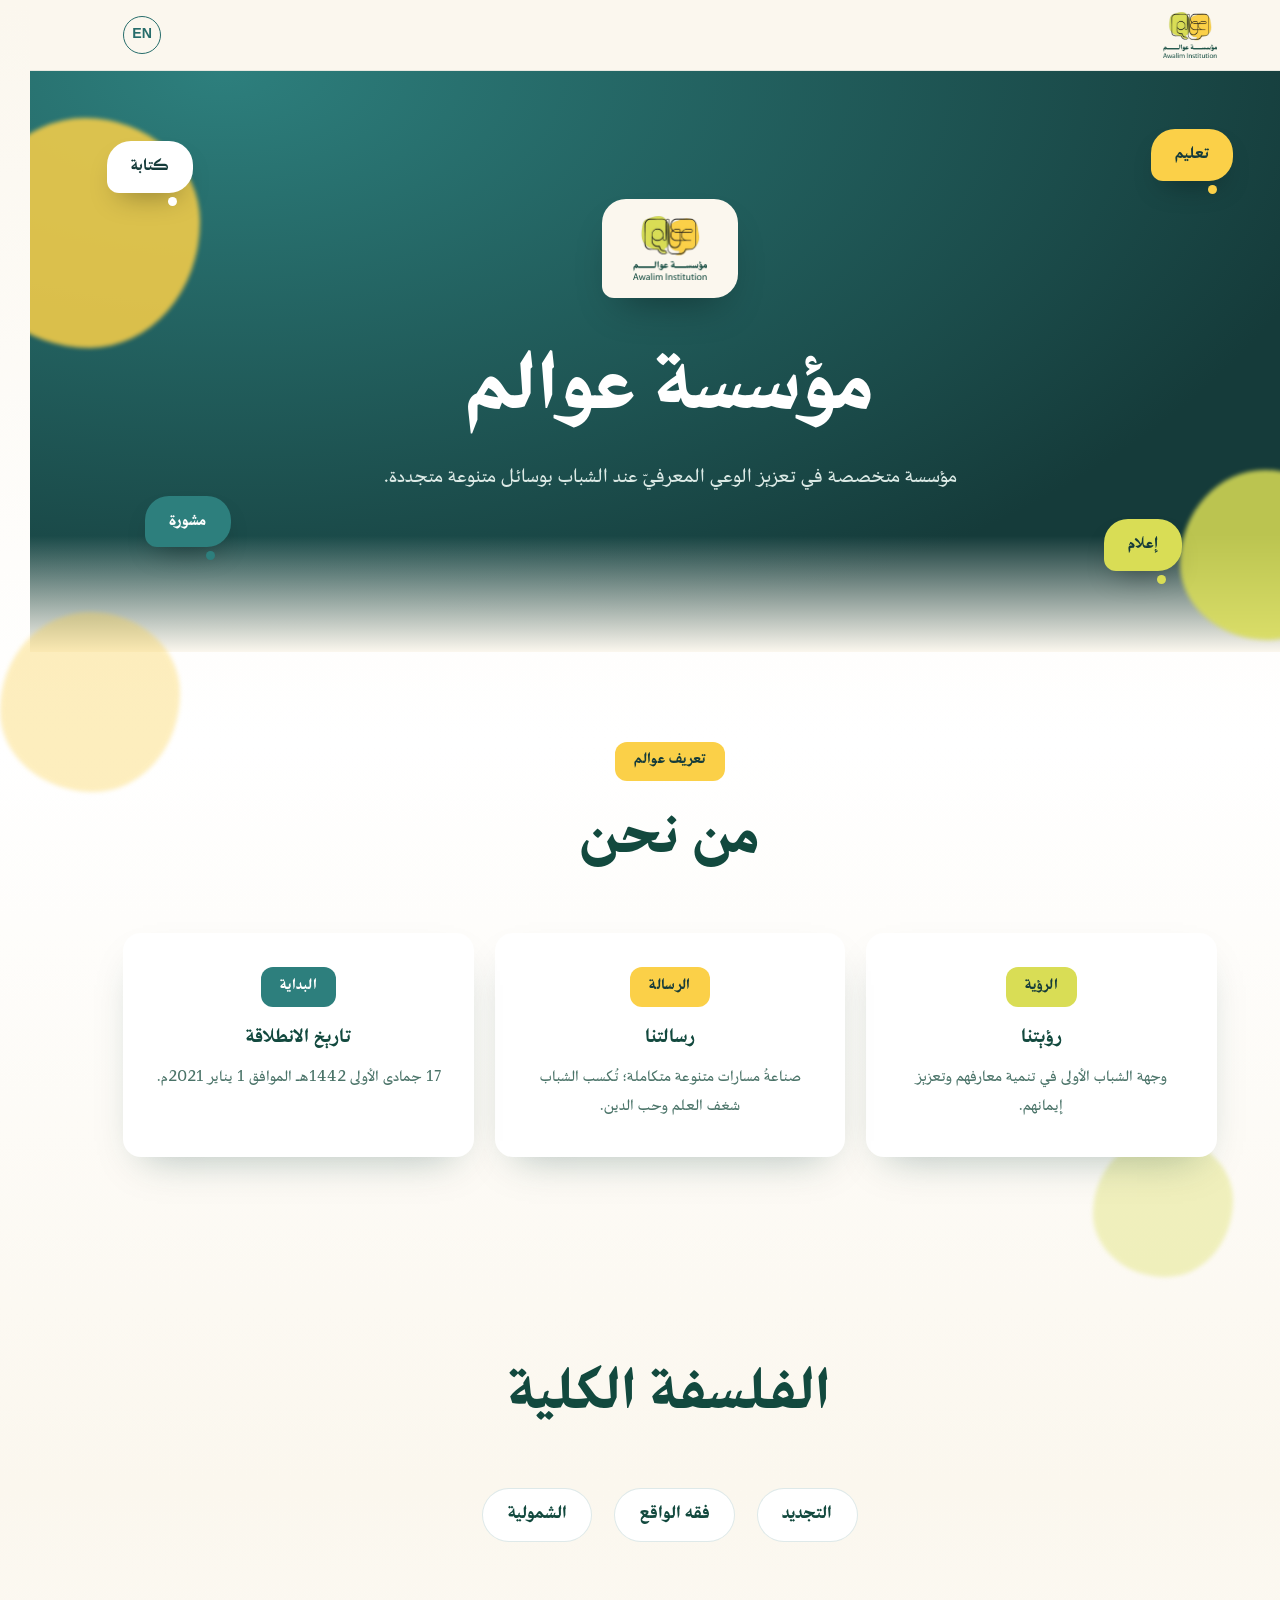
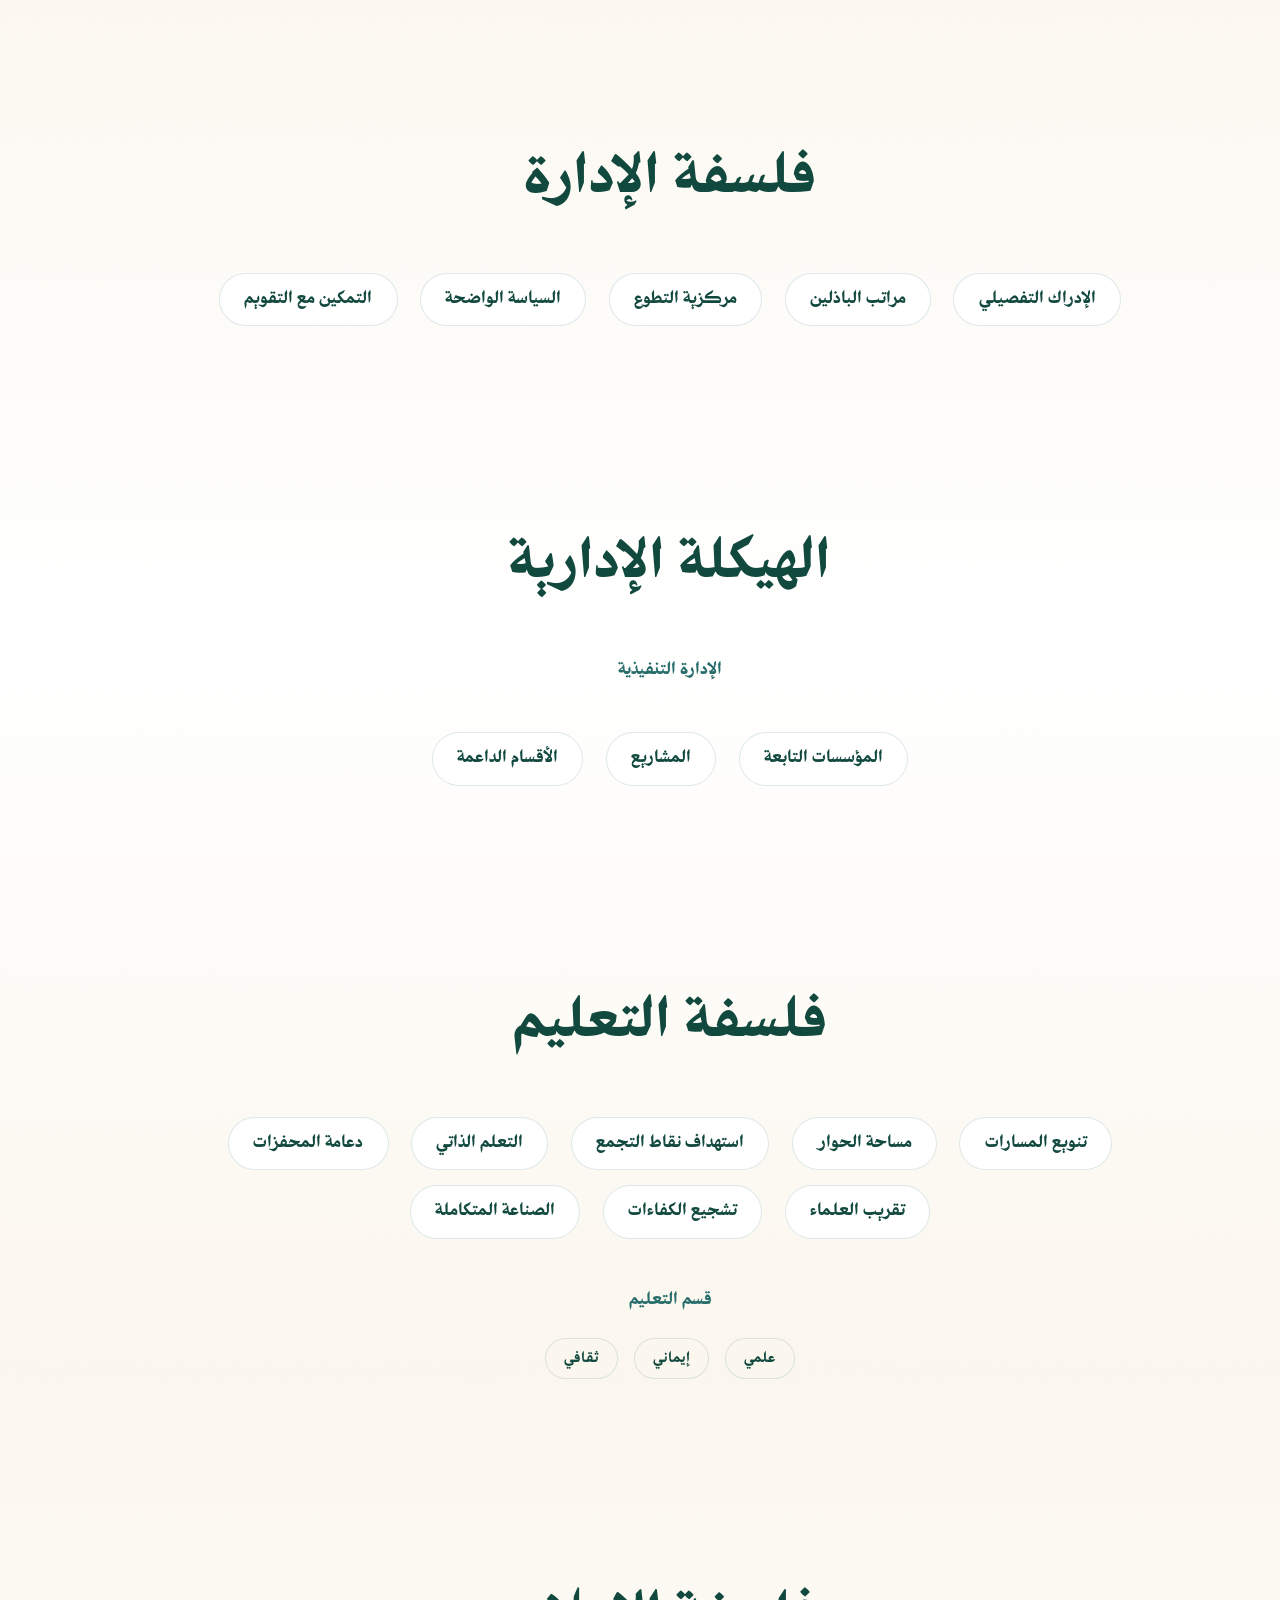
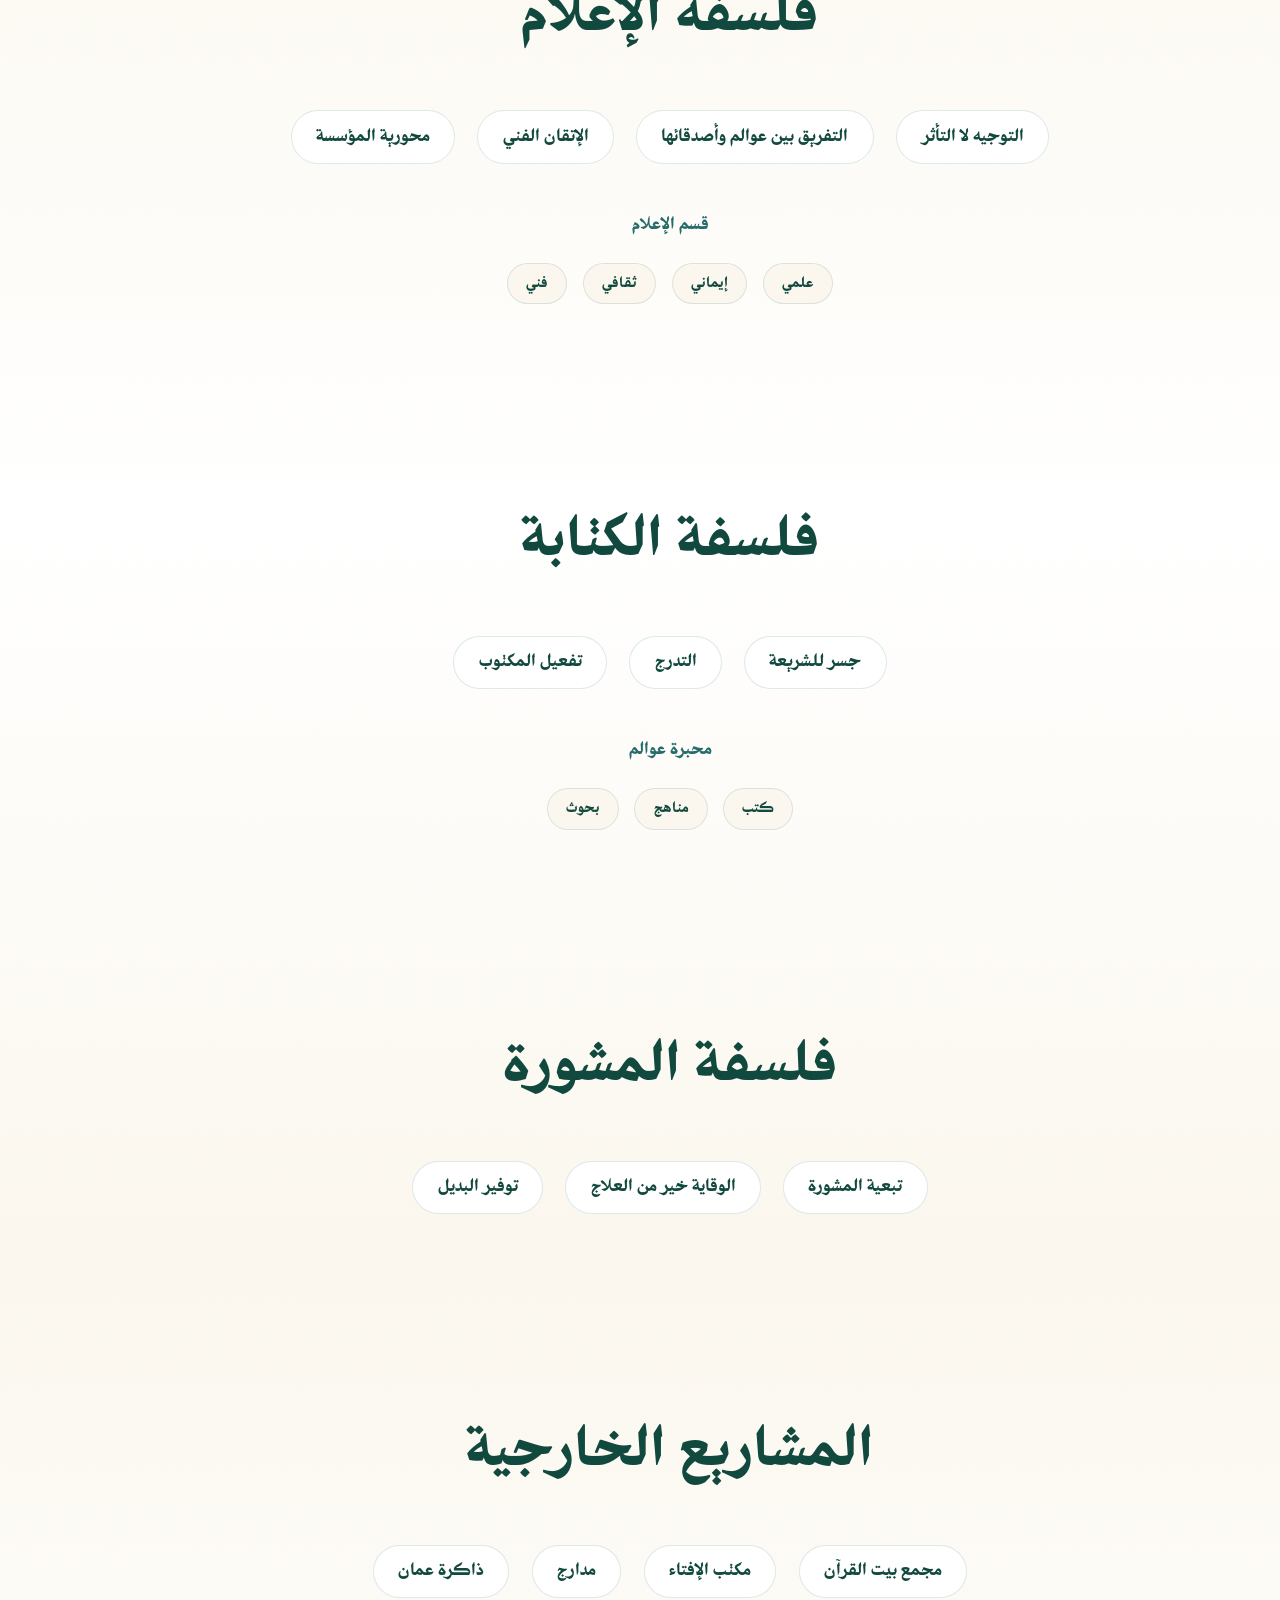
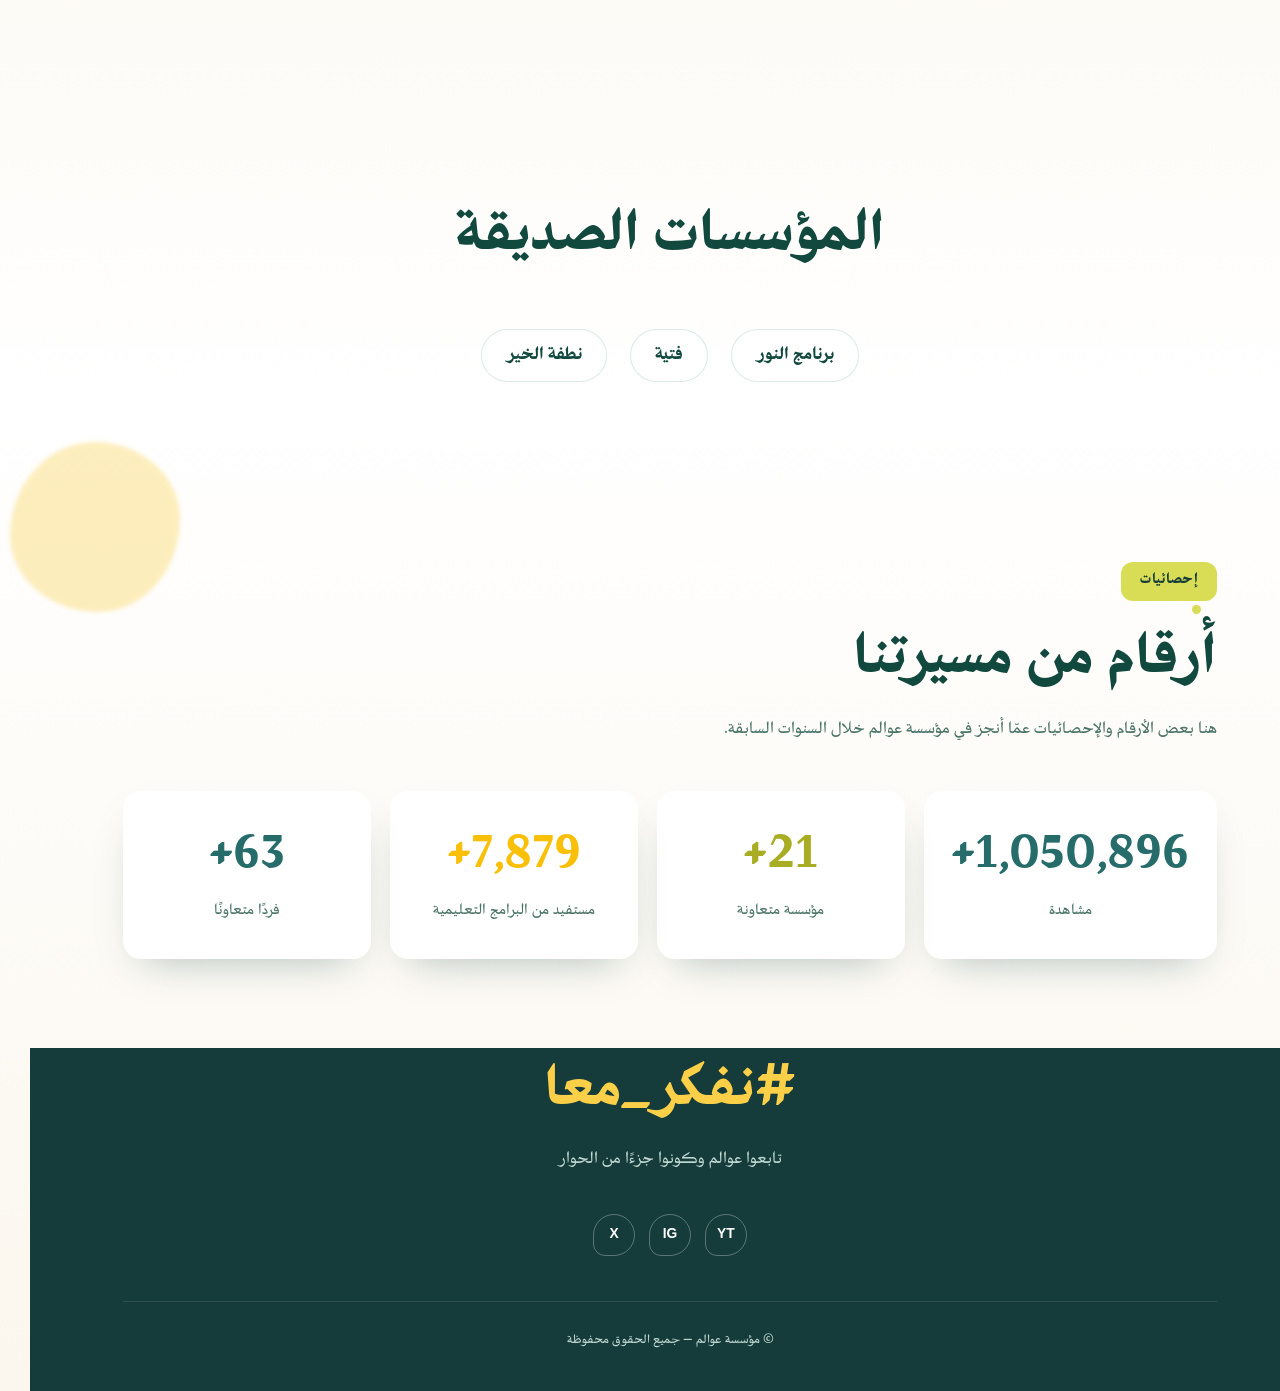
==== commit 2cd7eebc: "Give org-structure curtains per-tab direction, enlarge their text Affiliated Entities opens to the r" ====
--- a/index.html
+++ b/index.html
@@ -131,7 +131,7 @@
     <div class="phil-tabs reveal-stagger">
       <span class="phil-tab has-content">
         <span class="t-ar">المؤسسات التابعة</span><span class="t-en">Affiliated Entities</span>
-        <span class="tab-reveal wide">
+        <span class="tab-reveal wide dir-right">
           <ul>
             <li><strong><span class="t-ar">استثمارية رسالية</span><span class="t-en">Mission-Driven Investment</span></strong> — <span class="t-ar">تبصرة</span><span class="t-en">Tabsirah</span></li>
             <li><strong><span class="t-ar">تطوعية</span><span class="t-en">Volunteer</span></strong> — <span class="t-ar">مفكرات عوالم، تليد عوالم</span><span class="t-en">Awalim Thinkers (Women's), Talid Awalim</span></li>
@@ -140,7 +140,7 @@
       </span>
       <span class="phil-tab has-content">
         <span class="t-ar">المشاريع</span><span class="t-en">Projects</span>
-        <span class="tab-reveal wide">
+        <span class="tab-reveal wide dir-up">
           <ul>
             <li><strong><span class="t-ar">المشاريع الخارجية</span><span class="t-en">External Projects</span></strong> — <span class="t-ar">مدارج، ذاكرة عمان</span><span class="t-en">Madarij, Memory of Oman</span></li>
             <li><strong><span class="t-ar">المشورة</span><span class="t-en">Consulting</span></strong></li>
@@ -152,7 +152,7 @@
       </span>
       <span class="phil-tab has-content">
         <span class="t-ar">الأقسام الداعمة</span><span class="t-en">Supporting Departments</span>
-        <span class="tab-reveal wide">
+        <span class="tab-reveal wide dir-left">
           <ul>
             <li><strong><span class="t-ar">القسم الإداري</span><span class="t-en">Administrative</span></strong> — <span class="t-ar">الإسناد، العلاقات والموارد البشرية، التنسيق والمتابعة</span><span class="t-en">Support, Relations &amp; HR, Coordination</span></li>
             <li><strong><span class="t-ar">قسم التسويق</span><span class="t-en">Marketing</span></strong> — <span class="t-ar">التصميم، كتابة المحتوى، إدارة النشر</span><span class="t-en">Design, Content Writing, Publishing</span></li>
--- a/css/home.css
+++ b/css/home.css
@@ -5,7 +5,9 @@
 /* ---------- Hero ---------- */
 .hero{
   position:relative;
-  background:radial-gradient(120% 140% at 15% 0%, var(--teal-600), var(--teal-900) 75%);
+  background:
+    linear-gradient(to bottom, transparent 80%, var(--cream-100) 100%),
+    radial-gradient(120% 140% at 15% 0%, var(--teal-600), var(--teal-900) 75%);
   color:#fff;
   padding-block:clamp(4.5rem,10vw,7.5rem) clamp(6rem,12vw,9rem);
   overflow:hidden;
@@ -58,7 +60,7 @@
 }
 
 /* ---------- Generic content section shell ---------- */
-.zone{ scroll-margin-top:70px; position:relative; overflow:hidden; }
+.zone{ scroll-margin-top:70px; position:relative; }
 .zone-blob{
   position:absolute; z-index:0; pointer-events:none;
   border-radius:50% 50% 48% 52% / 55% 45% 55% 45%;
@@ -113,12 +115,67 @@
   opacity:1; transform:translateX(-50%) translateY(0);
 }
 .tab-reveal.wide{
-  white-space:normal; text-align:start; min-width:min(260px,80vw); max-width:min(320px,90vw);
-  padding:1rem 1.1rem;
-}
-.tab-reveal.wide ul{ display:flex; flex-direction:column; gap:.55rem; }
-.tab-reveal.wide li{ font-size:.8rem; line-height:1.6; color:#DCEAE6; }
-.tab-reveal.wide strong{ color:var(--gold-500); font-weight:700; }
+  white-space:normal; text-align:start; min-width:min(300px,84vw); max-width:min(380px,92vw);
+  padding:1.2rem 1.3rem;
+}
+.tab-reveal.wide ul{ display:flex; flex-direction:column; gap:.7rem; }
+.tab-reveal.wide li{ font-size:1rem; line-height:1.7; color:#DCEAE6; }
+.tab-reveal.wide strong{ color:var(--gold-500); font-weight:700; font-size:1.05rem; }
+
+/* Directional variants for the org-structure tabs */
+.tab-reveal.dir-right{
+  top:50%; bottom:auto; left:calc(100% + 14px); right:auto;
+  transform:translateY(-50%) translateX(-8px);
+}
+.tab-reveal.dir-right::after{
+  top:50%; bottom:auto; left:auto; right:100%; transform:translateY(-50%);
+  border-top-color:transparent; border-bottom-color:transparent; border-left-color:transparent;
+  border-right-color:var(--teal-900);
+}
+.phil-tab.has-content:hover .tab-reveal.dir-right{
+  transform:translateY(-50%) translateX(0);
+}
+
+.tab-reveal.dir-left{
+  top:50%; bottom:auto; right:calc(100% + 14px); left:auto;
+  transform:translateY(-50%) translateX(8px);
+}
+.tab-reveal.dir-left::after{
+  top:50%; bottom:auto; right:auto; left:100%; transform:translateY(-50%);
+  border-top-color:transparent; border-bottom-color:transparent; border-right-color:transparent;
+  border-left-color:var(--teal-900);
+}
+.phil-tab.has-content:hover .tab-reveal.dir-left{
+  transform:translateY(-50%) translateX(0);
+}
+
+.tab-reveal.dir-up{
+  bottom:calc(100% + 14px); top:auto; left:50%;
+  transform:translateX(-50%) translateY(8px);
+}
+.tab-reveal.dir-up::after{
+  top:100%; bottom:auto; left:50%; transform:translateX(-50%);
+  border-bottom-color:transparent; border-top-color:var(--teal-900);
+}
+.phil-tab.has-content:hover .tab-reveal.dir-up{
+  transform:translateX(-50%) translateY(0);
+}
+/* Below this width the side curtains can run off the viewport edge — fall back to opening downward */
+@media (max-width:1100px){
+  .tab-reveal.dir-right, .tab-reveal.dir-left{
+    top:calc(100% + 14px); bottom:auto; left:50%; right:auto;
+    transform:translateX(-50%) translateY(-8px);
+  }
+  .tab-reveal.dir-right::after, .tab-reveal.dir-left::after{
+    top:auto; bottom:100%; left:50%; right:auto; transform:translateX(-50%);
+    border-top-color:transparent; border-left-color:transparent; border-right-color:transparent;
+    border-bottom-color:var(--teal-900);
+  }
+  .phil-tab.has-content:hover .tab-reveal.dir-right,
+  .phil-tab.has-content:hover .tab-reveal.dir-left{
+    transform:translateX(-50%) translateY(0);
+  }
+}
 .phil-subhead{
   text-align:center; font-size:1.05rem; font-weight:700; color:var(--teal-700);
   margin:2.8rem 0 0;
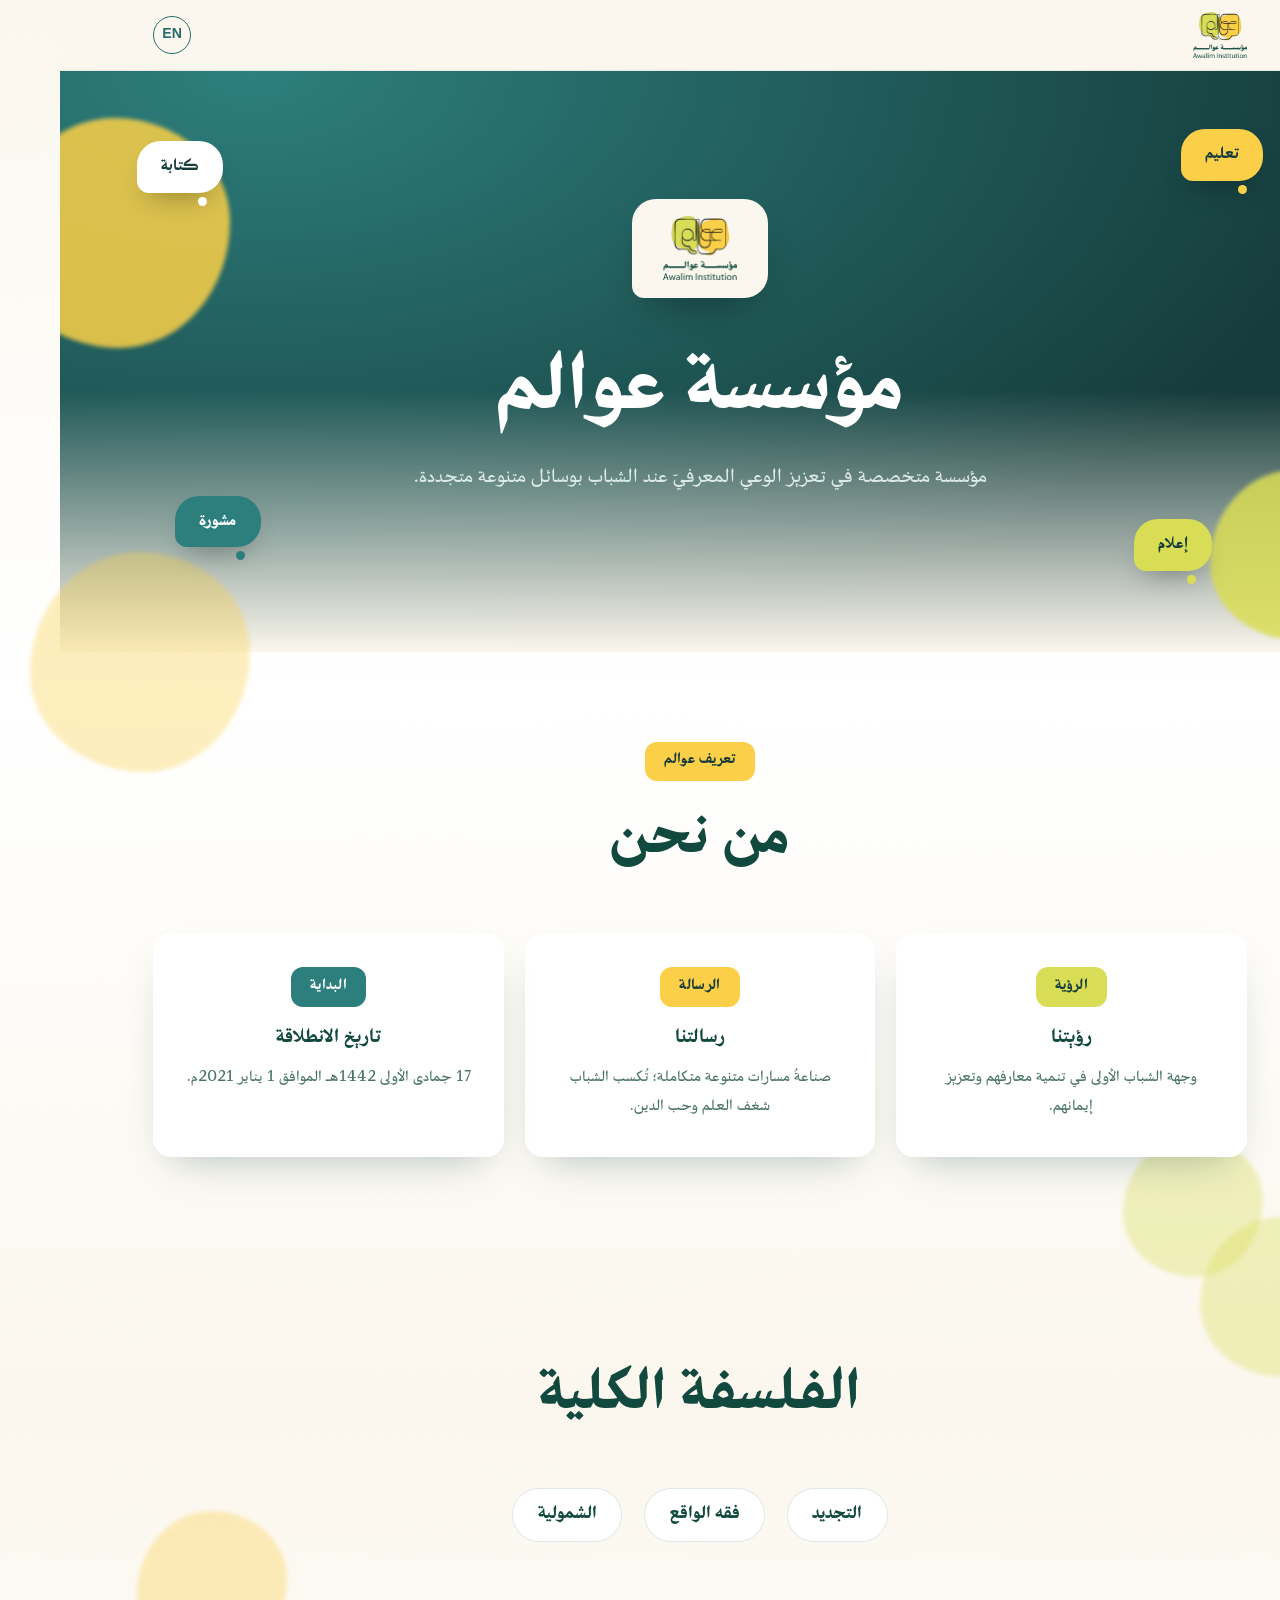
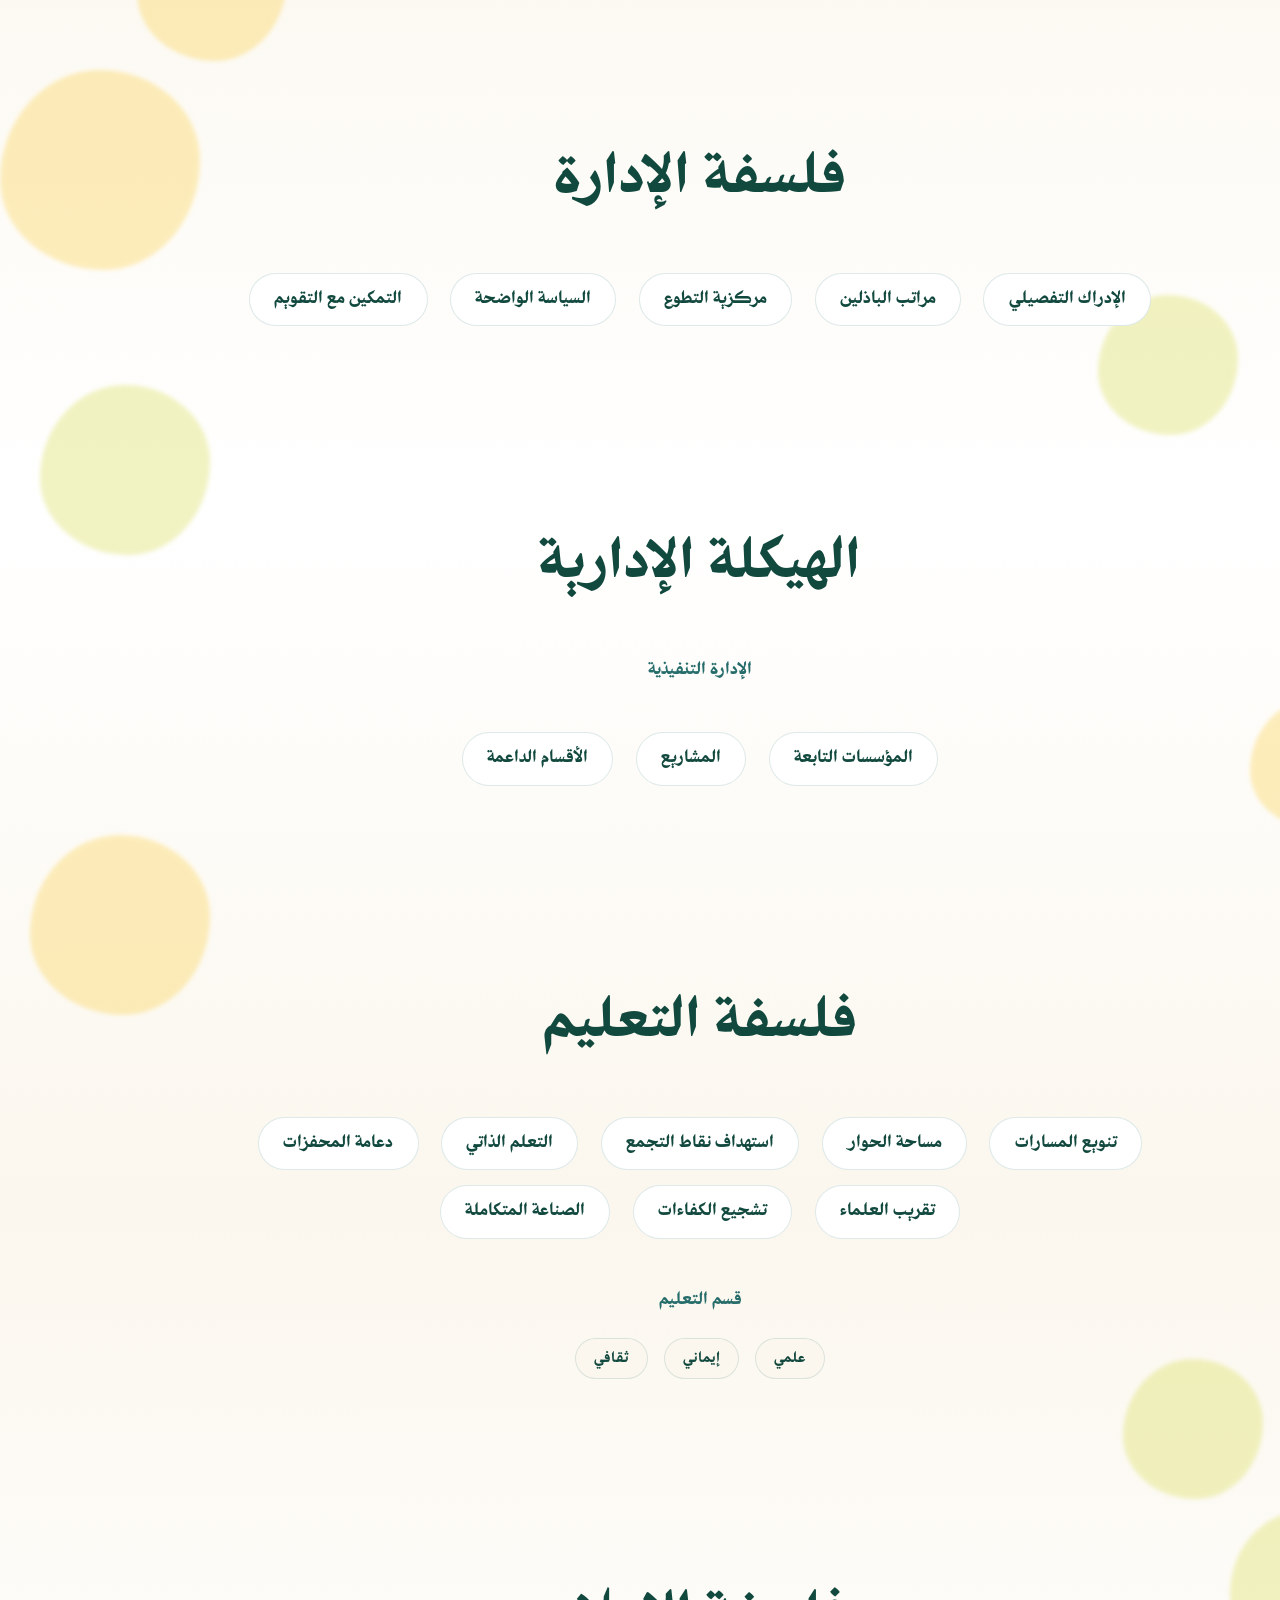
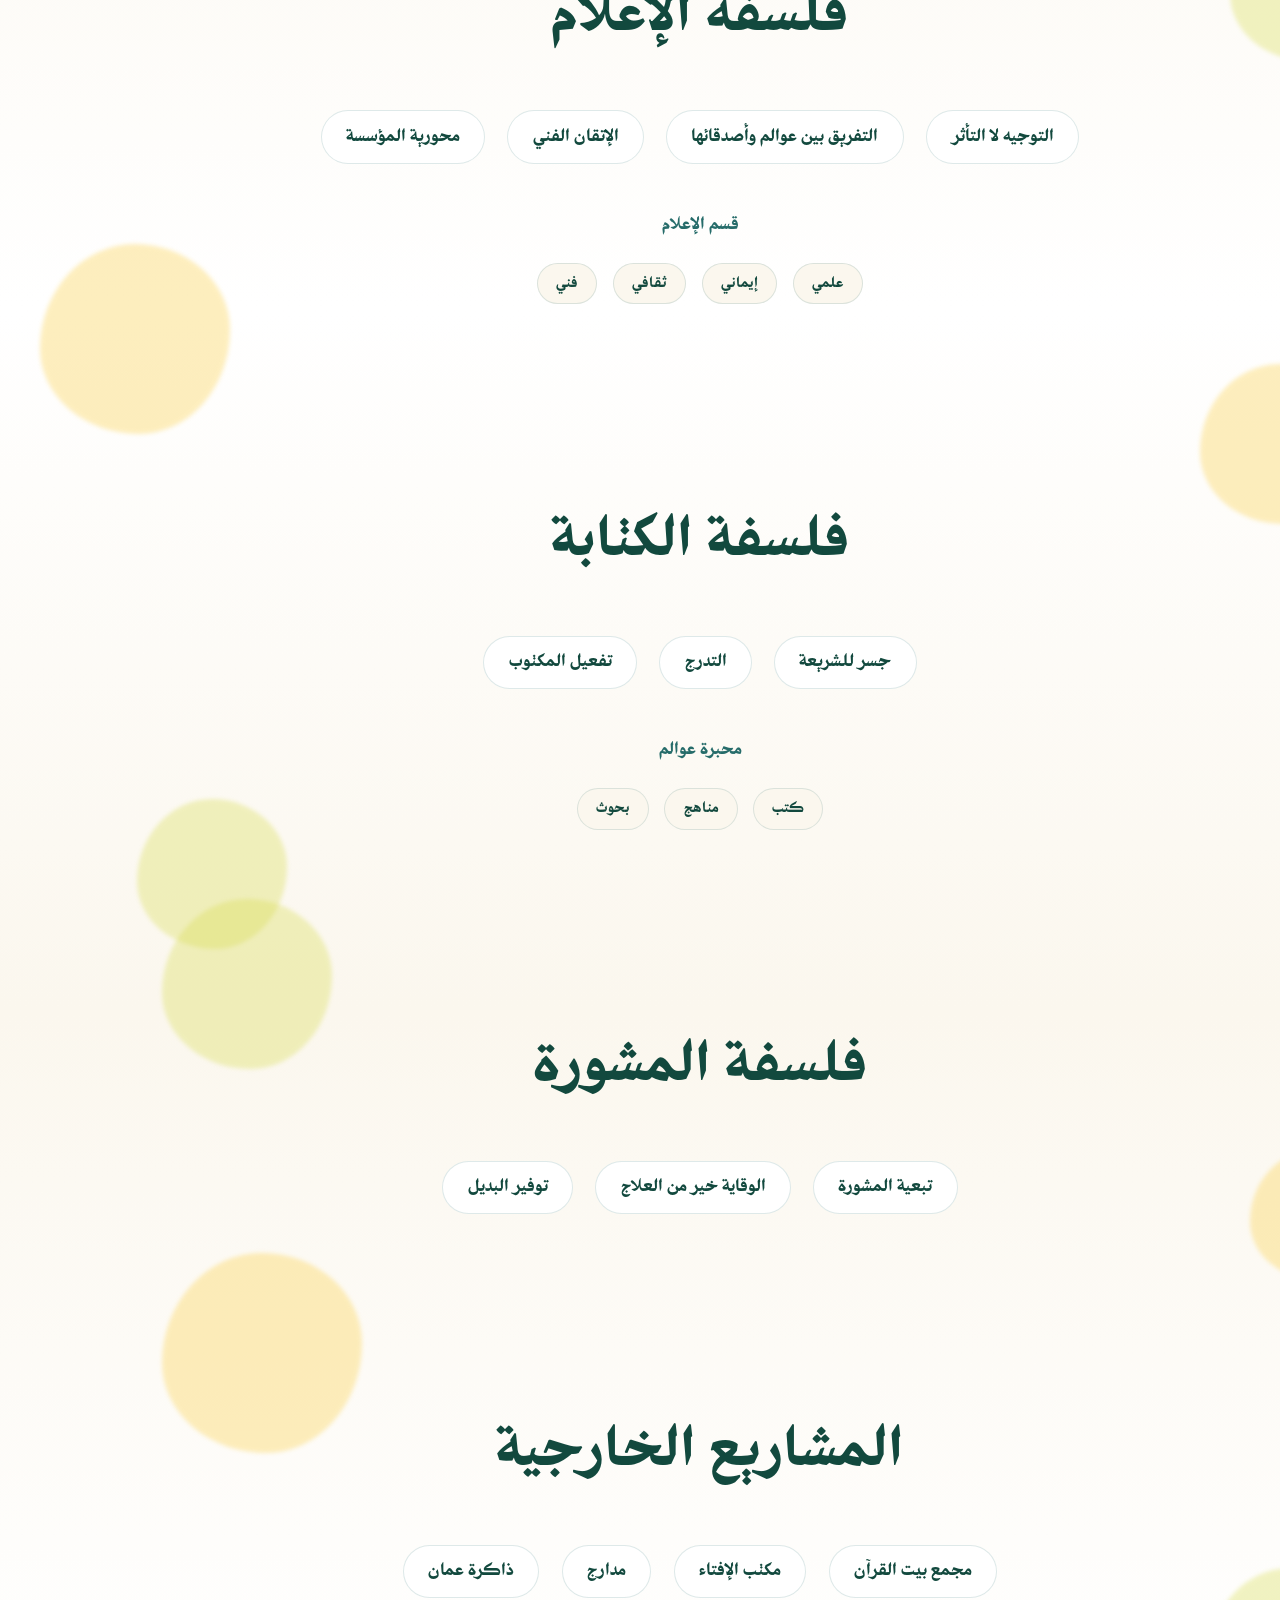
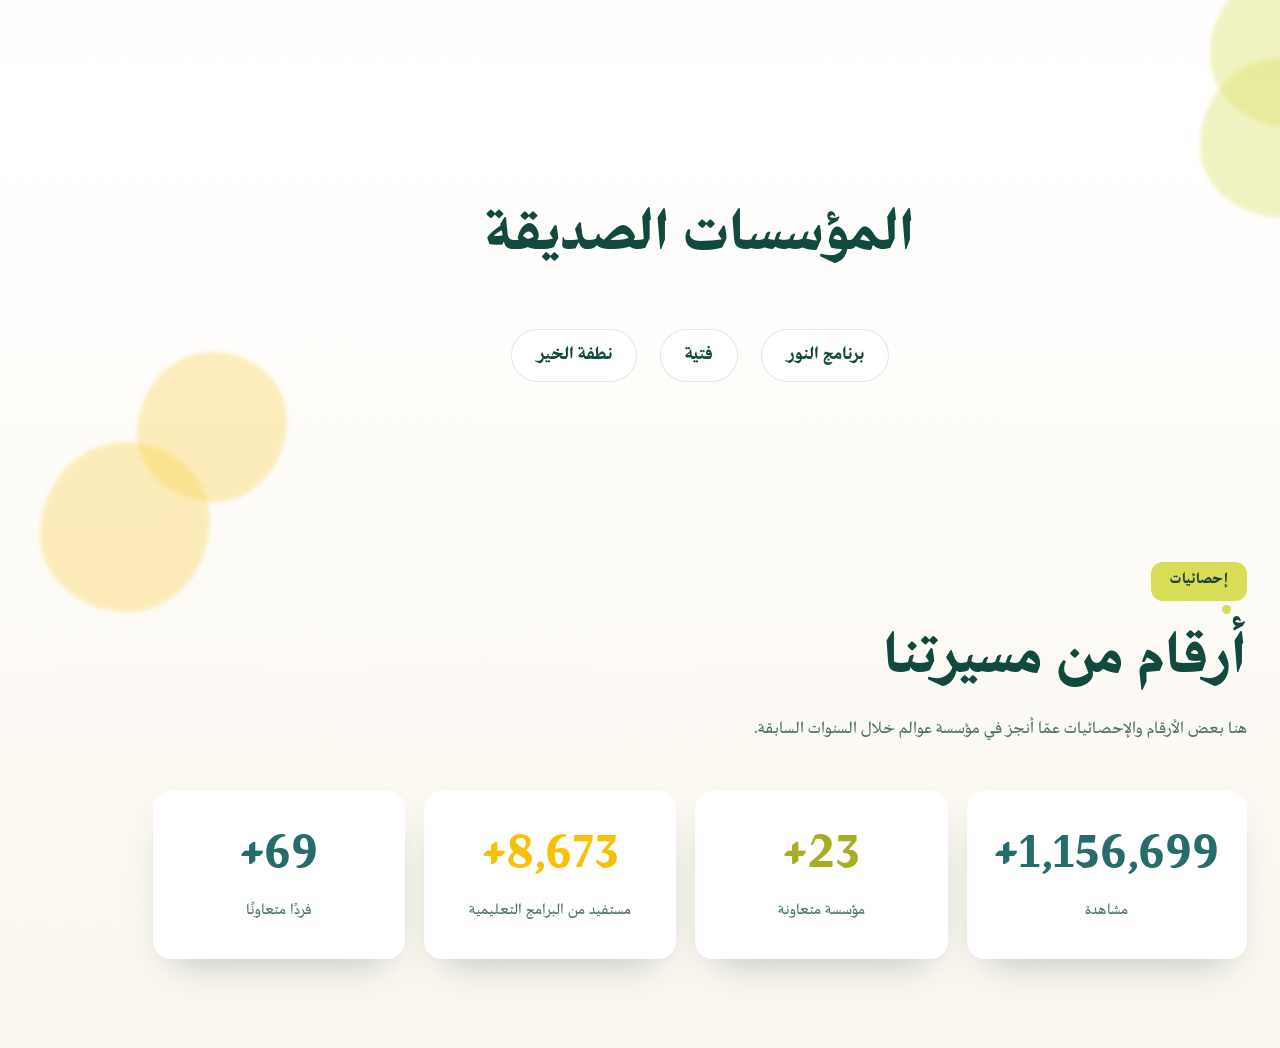
==== commit 1c8e6a96: "Remove homepage footer, blend hero/footer seams, add blobs to every section Drop the footer section " ====
--- a/index.html
+++ b/index.html
@@ -54,7 +54,7 @@
 
 <!-- ============ تعريف عوالم ============ -->
 <section class="zone" id="definition" data-item-key="section-definition">
-  <div class="zone-blob" style="width:180px;height:180px;background:var(--gold-500);top:-40px;inset-inline-end:-30px;"></div>
+  <div class="zone-blob" style="width:220px;height:220px;background:var(--gold-500);top:-100px;inset-inline-end:-30px;"></div>
   <div class="zone-blob" style="width:140px;height:140px;background:var(--sage-400);bottom:-30px;inset-inline-start:6%;animation-delay:2s;"></div>
   <div class="wrap">
     <div class="zone-head reveal">
@@ -92,6 +92,8 @@
 
 <!-- ============ الفلسفة الكلية ============ -->
 <section class="zone" id="phil-overall">
+  <div class="zone-blob" style="width:160px;height:160px;background:var(--sage-400);top:-30px;inset-inline-start:-20px;animation-delay:2.4s;"></div>
+  <div class="zone-blob" style="width:150px;height:150px;background:var(--gold-500);bottom:-30px;inset-inline-end:6%;animation-delay:.8s;"></div>
   <div class="wrap">
     <div class="zone-head reveal">
       <h2 class="display"><span class="t-ar">الفلسفة الكلية</span><span class="t-en">Overall Philosophy</span></h2>
@@ -106,6 +108,8 @@
 
 <!-- ============ فلسفة الإدارة ============ -->
 <section class="zone" id="phil-admin">
+  <div class="zone-blob" style="width:200px;height:200px;background:var(--gold-500);top:10%;inset-inline-end:-60px;animation-delay:1s;"></div>
+  <div class="zone-blob" style="width:140px;height:140px;background:var(--sage-400);bottom:-20px;inset-inline-start:8%;animation-delay:2s;"></div>
   <div class="wrap">
     <div class="zone-head reveal">
       <h2 class="display"><span class="t-ar">فلسفة الإدارة</span><span class="t-en">Administration Philosophy</span></h2>
@@ -122,6 +126,8 @@
 
 <!-- ============ الهيكلة الإدارية ============ -->
 <section class="zone" id="org-structure">
+  <div class="zone-blob" style="width:170px;height:170px;background:var(--sage-400);top:-30px;inset-inline-end:-20px;animation-delay:1.2s;"></div>
+  <div class="zone-blob" style="width:130px;height:130px;background:var(--gold-500);bottom:10%;inset-inline-start:-40px;animation-delay:.4s;"></div>
   <div class="wrap">
     <div class="zone-head reveal">
       <h2 class="display"><span class="t-ar">الهيكلة الإدارية</span><span class="t-en">Administrative Structure</span></h2>
@@ -169,6 +175,8 @@
 
 <!-- ============ فلسفة التعليم ============ -->
 <section class="zone" id="phil-education">
+  <div class="zone-blob" style="width:180px;height:180px;background:var(--gold-500);top:-40px;inset-inline-end:-30px;animation-delay:1.8s;"></div>
+  <div class="zone-blob" style="width:140px;height:140px;background:var(--sage-400);bottom:-30px;inset-inline-start:6%;animation-delay:2s;"></div>
   <div class="wrap">
     <div class="zone-head reveal">
       <h2 class="display"><span class="t-ar">فلسفة التعليم</span><span class="t-en">Education Philosophy</span></h2>
@@ -194,6 +202,8 @@
 
 <!-- ============ فلسفة الإعلام ============ -->
 <section class="zone" id="phil-media">
+  <div class="zone-blob" style="width:150px;height:150px;background:var(--sage-400);top:8%;inset-inline-start:-40px;animation-delay:.6s;"></div>
+  <div class="zone-blob" style="width:190px;height:190px;background:var(--gold-500);bottom:-40px;inset-inline-end:-20px;animation-delay:1.4s;"></div>
   <div class="wrap">
     <div class="zone-head reveal">
       <h2 class="display"><span class="t-ar">فلسفة الإعلام</span><span class="t-en">Media Philosophy</span></h2>
@@ -228,6 +238,8 @@
 
 <!-- ============ فلسفة الكتابة ============ -->
 <section class="zone" id="phil-writing">
+  <div class="zone-blob" style="width:160px;height:160px;background:var(--gold-500);top:-30px;inset-inline-start:-20px;animation-delay:2.4s;"></div>
+  <div class="zone-blob" style="width:150px;height:150px;background:var(--sage-400);bottom:-30px;inset-inline-end:6%;animation-delay:.8s;"></div>
   <div class="wrap">
     <div class="zone-head reveal">
       <h2 class="display"><span class="t-ar">فلسفة الكتابة</span><span class="t-en">Writing Philosophy</span></h2>
@@ -248,6 +260,8 @@
 
 <!-- ============ فلسفة المشورة ============ -->
 <section class="zone" id="phil-consulting">
+  <div class="zone-blob" style="width:170px;height:170px;background:var(--sage-400);top:-20px;inset-inline-end:8%;animation-delay:1.6s;"></div>
+  <div class="zone-blob" style="width:130px;height:130px;background:var(--gold-500);bottom:6%;inset-inline-start:-40px;animation-delay:.3s;"></div>
   <div class="wrap">
     <div class="zone-head reveal">
       <h2 class="display"><span class="t-ar">فلسفة المشورة</span><span class="t-en">Consulting Philosophy</span></h2>
@@ -262,6 +276,8 @@
 
 <!-- ============ المشاريع الخارجية ============ -->
 <section class="zone" id="external-projects">
+  <div class="zone-blob" style="width:200px;height:200px;background:var(--gold-500);top:-50px;inset-inline-end:8%;animation-delay:1.6s;"></div>
+  <div class="zone-blob" style="width:160px;height:160px;background:var(--sage-400);bottom:-40px;inset-inline-start:-30px;animation-delay:1.6s;"></div>
   <div class="wrap">
     <div class="zone-head reveal">
       <h2 class="display"><span class="t-ar">المشاريع الخارجية</span><span class="t-en">External Projects</span></h2>
@@ -277,6 +293,8 @@
 
 <!-- ============ المؤسسات الصديقة ============ -->
 <section class="zone" id="friendly-institutions">
+  <div class="zone-blob" style="width:160px;height:160px;background:var(--sage-400);top:-30px;inset-inline-start:-20px;animation-delay:2.4s;"></div>
+  <div class="zone-blob" style="width:150px;height:150px;background:var(--gold-500);bottom:-30px;inset-inline-end:6%;animation-delay:.8s;"></div>
   <div class="wrap">
     <div class="zone-head reveal">
       <h2 class="display"><span class="t-ar">المؤسسات الصديقة</span><span class="t-en">Friendly Institutions</span></h2>
@@ -319,22 +337,6 @@
   </div>
 </section>
 
-<footer class="footer-cta">
-  <div class="wrap">
-    <p class="tag" data-editable="text" data-key="footer-tag">#نفكر_معا</p>
-    <p data-editable="text" data-key="footer-lead"><span class="t-ar">تابعوا عوالم وكونوا جزءًا من الحوار</span><span class="t-en">Follow Awalim and be part of the conversation</span></p>
-    <div class="footer-social">
-      <a href="https://youtube.com/@awalim3227" target="_blank" rel="noopener noreferrer" aria-label="YouTube">YT</a>
-      <a href="https://www.instagram.com/_awalim" target="_blank" rel="noopener noreferrer" aria-label="Instagram">IG</a>
-      <a href="https://x.com/_awalim" target="_blank" rel="noopener noreferrer" aria-label="X">X</a>
-    </div>
-    <p class="footer-fine" data-editable="text" data-key="footer-fine">
-      <span class="t-ar">© مؤسسة عوالم — جميع الحقوق محفوظة</span>
-      <span class="t-en">© Institution Awalim — All rights reserved</span>
-    </p>
-  </div>
-</footer>
-
 <script src="js/main.js" defer></script>
 
 </body>
--- a/css/components.css
+++ b/css/components.css
@@ -82,7 +82,10 @@
 
 /* ---------- Footer ---------- */
 .footer-cta{
-  background:var(--teal-900); color:#fff; position:relative; overflow:hidden;
+  background:
+    linear-gradient(to bottom, var(--cream-100) 0%, transparent 45%),
+    var(--teal-900);
+  color:#fff; position:relative;
   text-align:center;
 }
 .footer-cta .tag{
--- a/css/home.css
+++ b/css/home.css
@@ -6,7 +6,7 @@
 .hero{
   position:relative;
   background:
-    linear-gradient(to bottom, transparent 80%, var(--cream-100) 100%),
+    linear-gradient(to bottom, transparent 55%, var(--cream-100) 100%),
     radial-gradient(120% 140% at 15% 0%, var(--teal-600), var(--teal-900) 75%);
   color:#fff;
   padding-block:clamp(4.5rem,10vw,7.5rem) clamp(6rem,12vw,9rem);
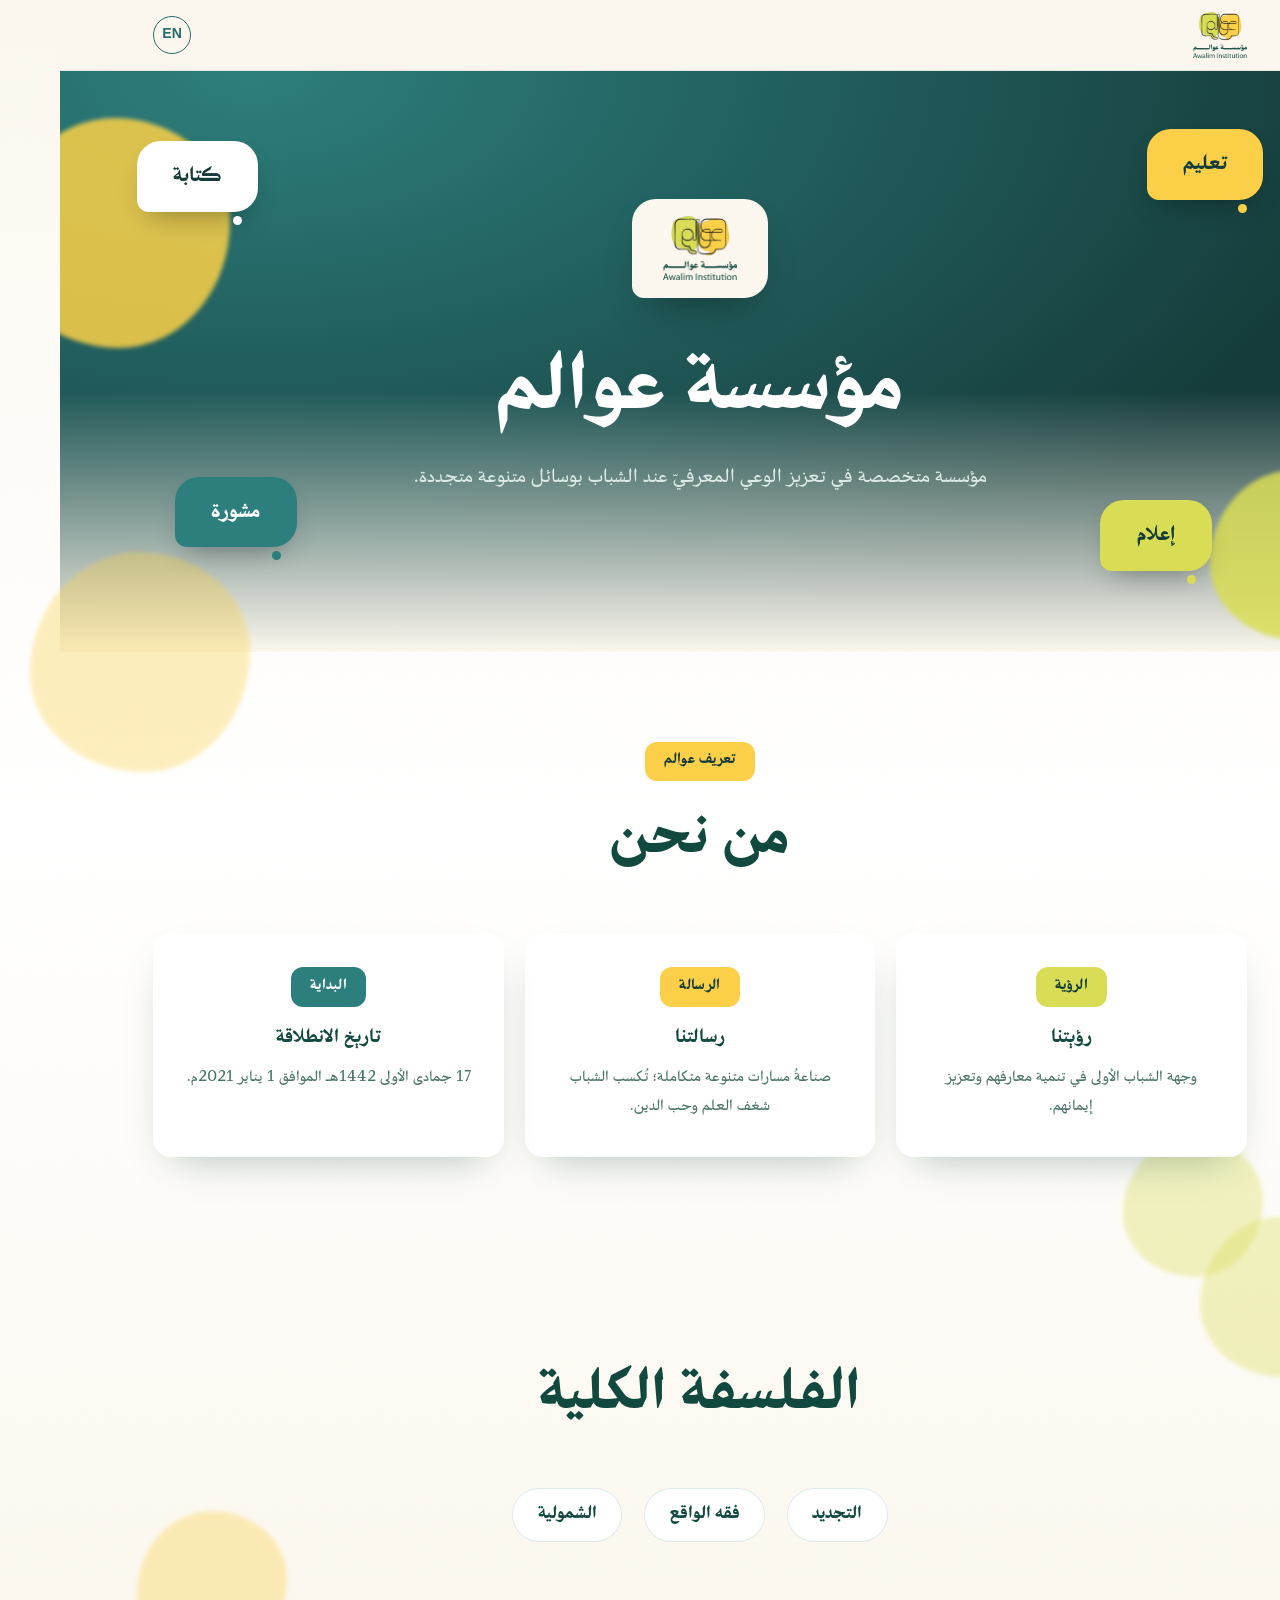
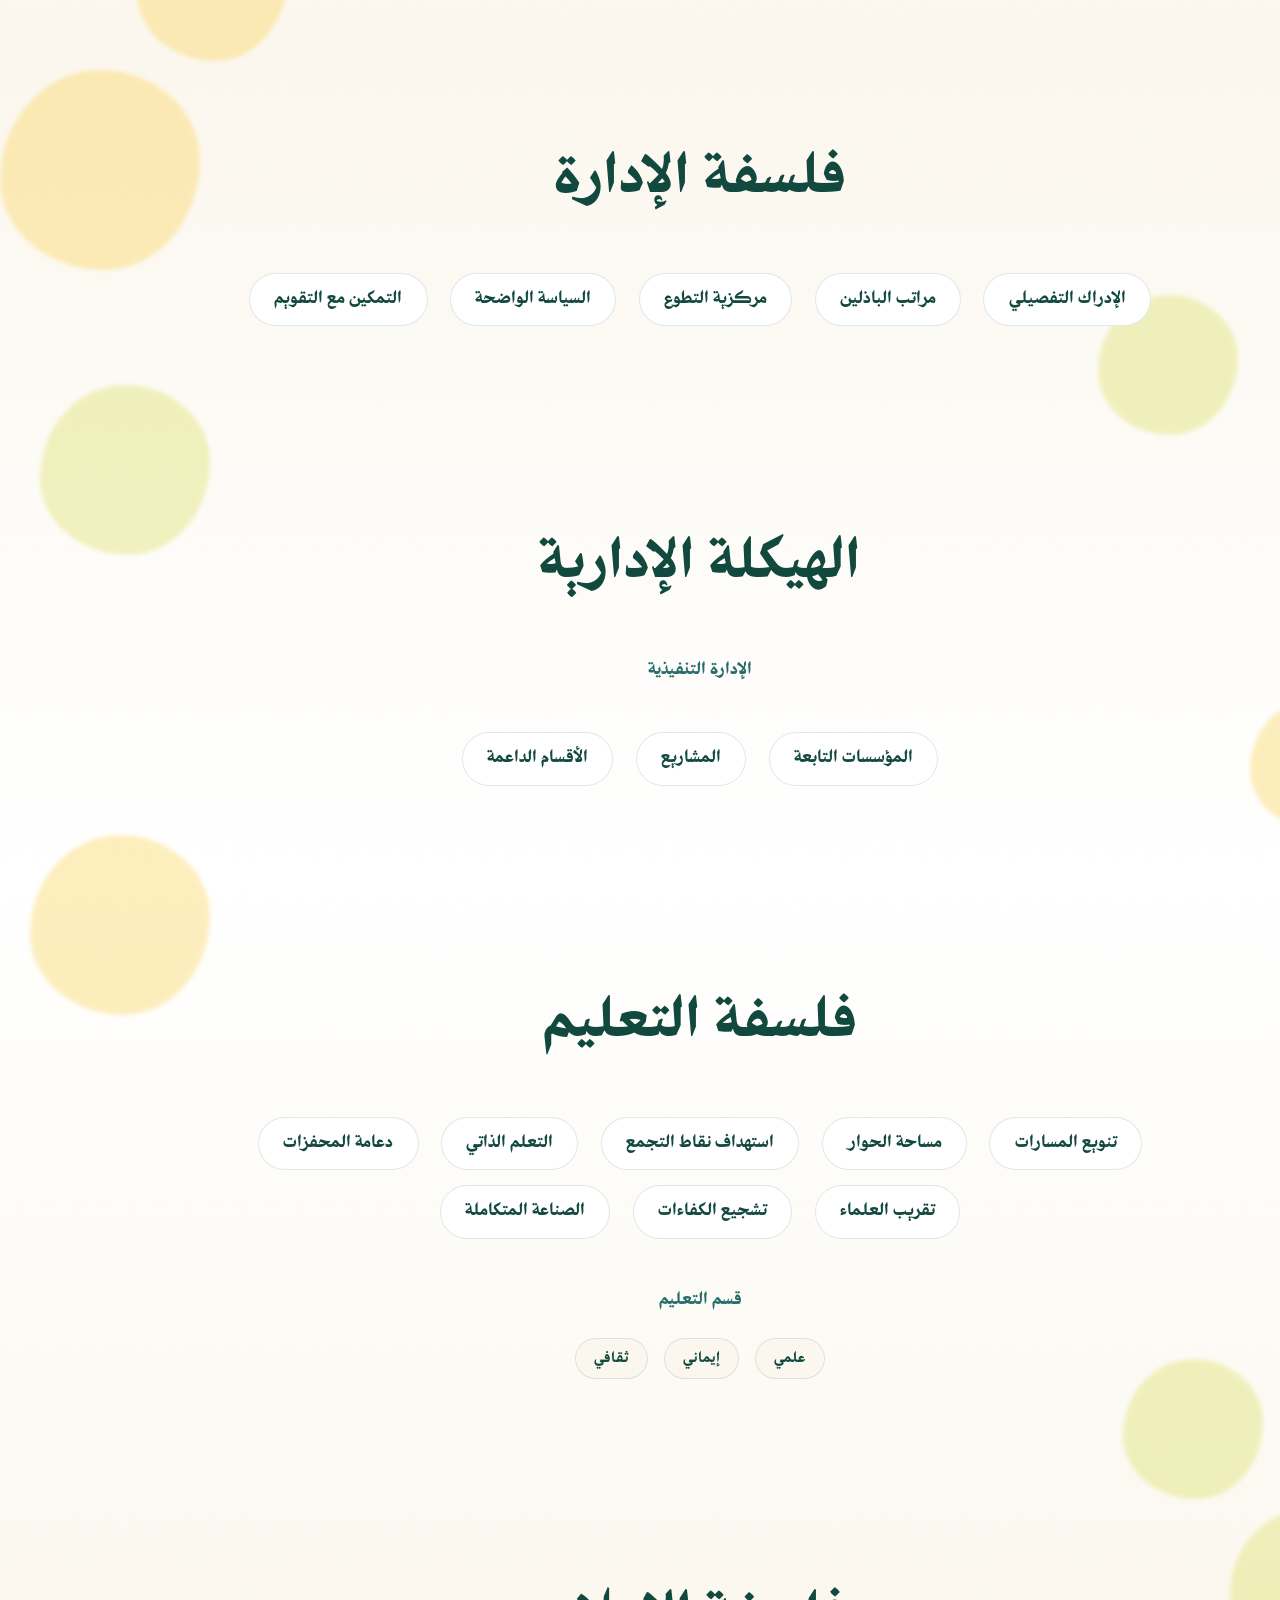
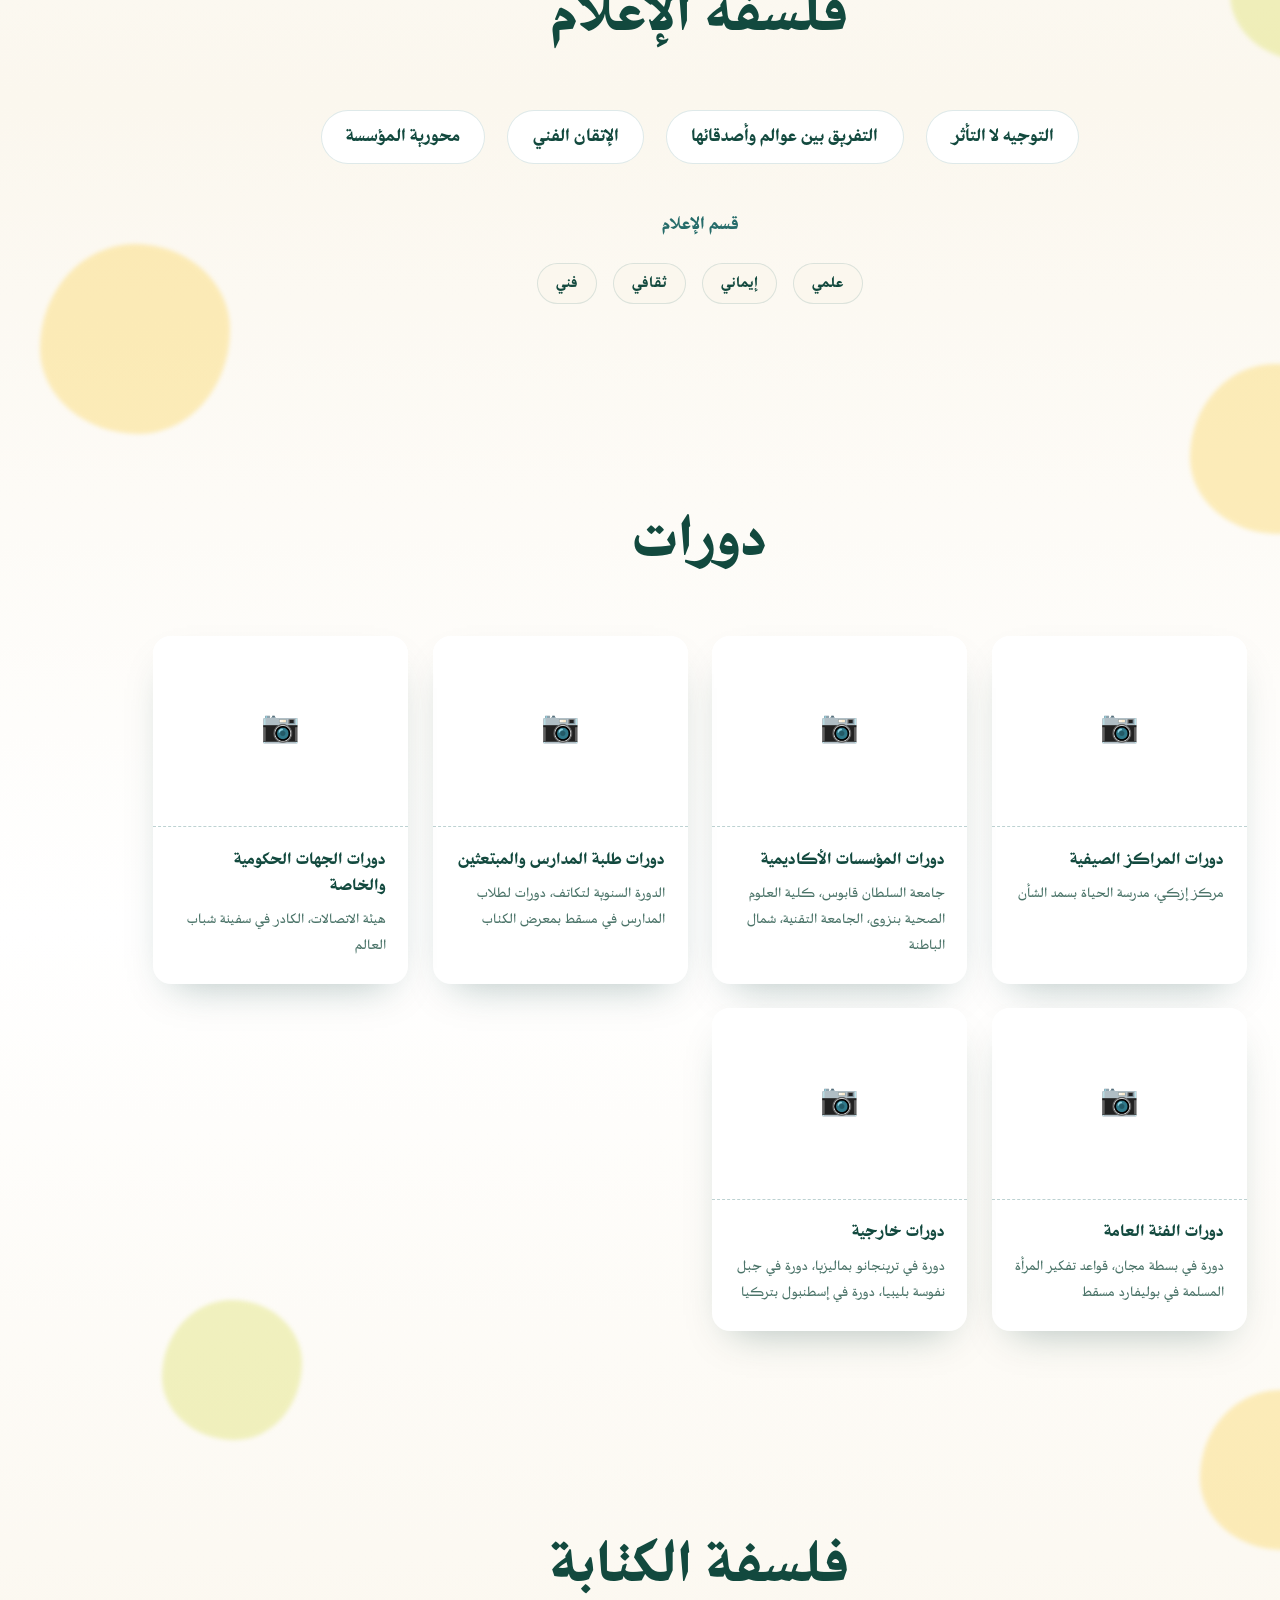
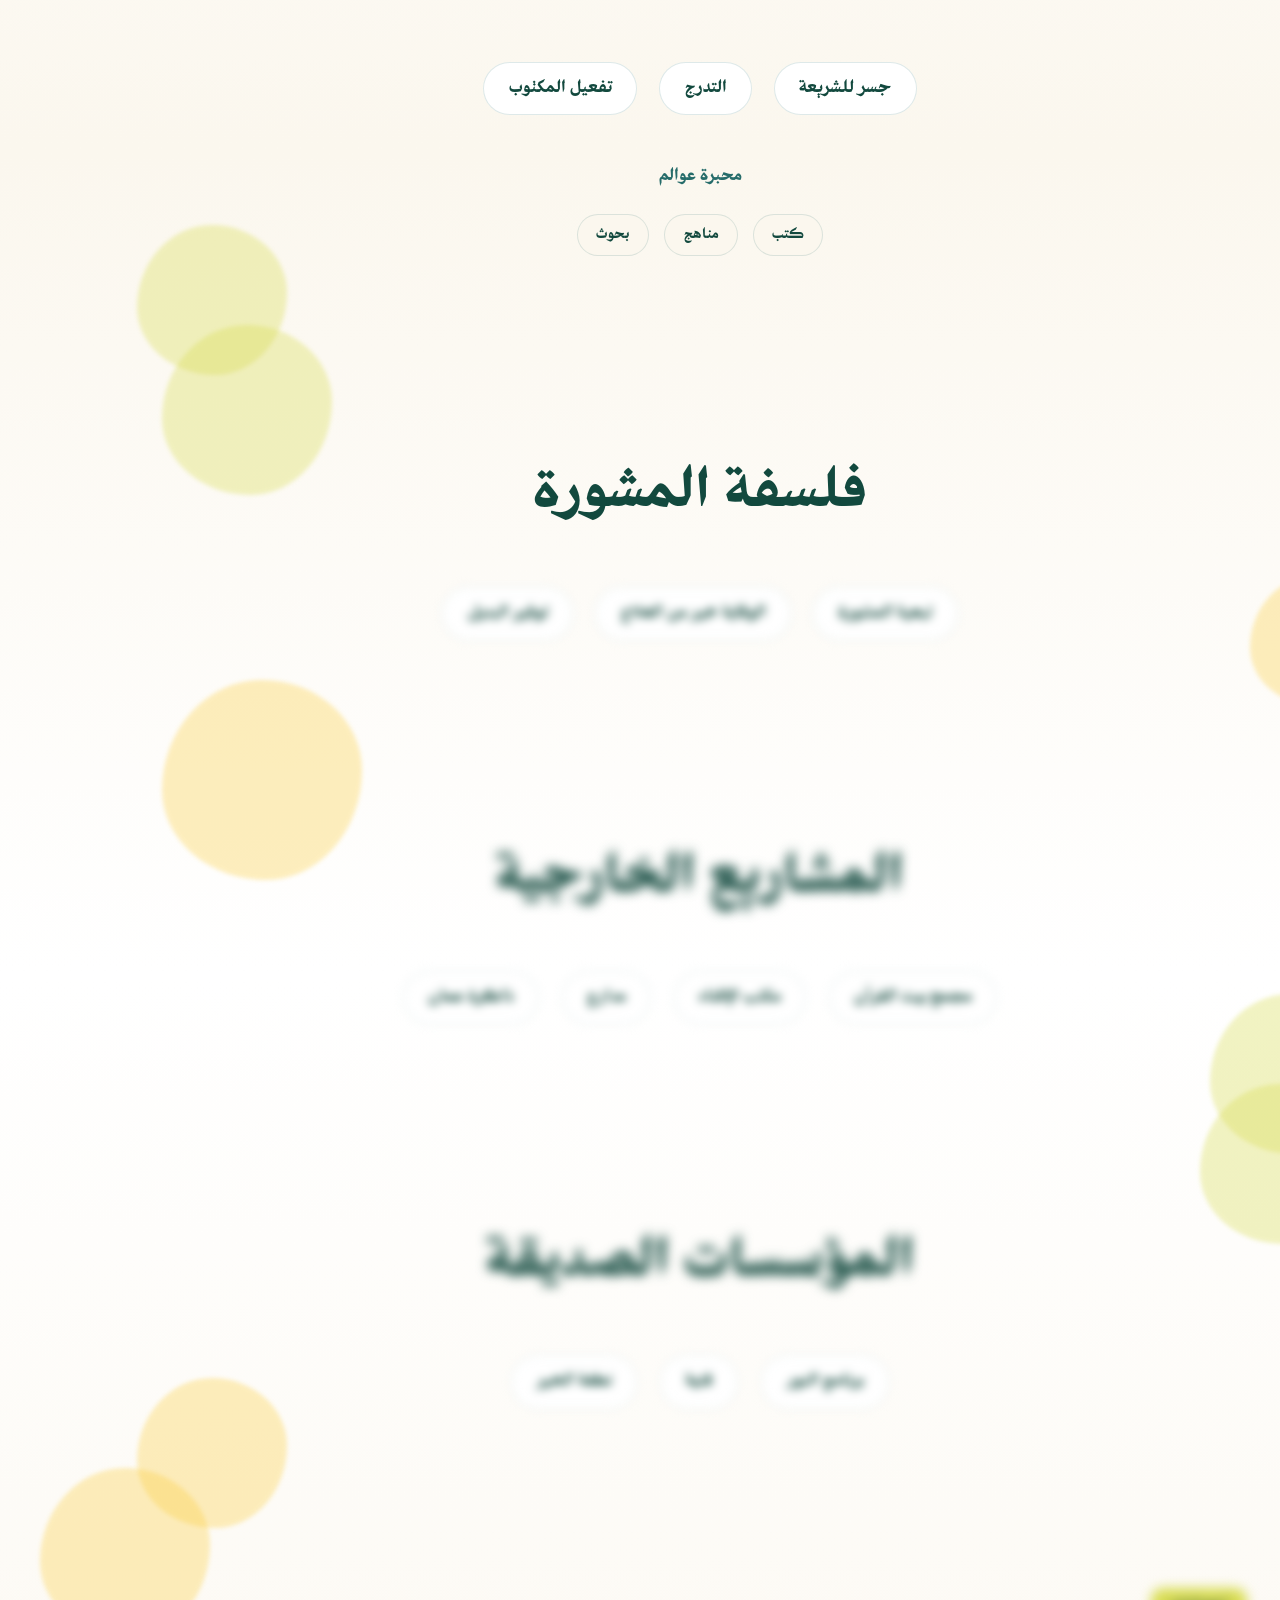
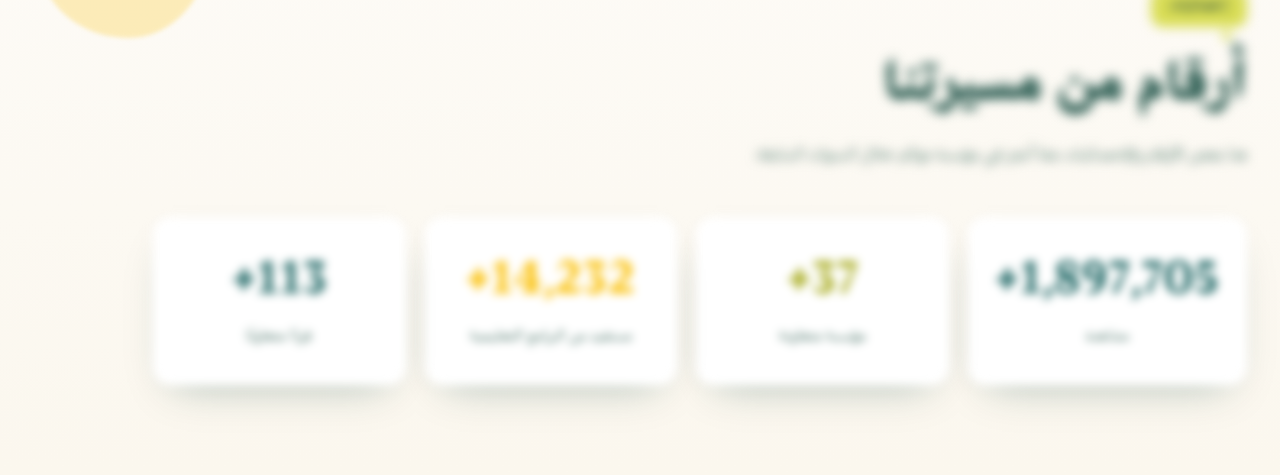
==== commit a6cb6653: "Add Courses section after the Media section Six course-category cards (summer centers, academic inst" ====
--- a/index.html
+++ b/index.html
@@ -236,6 +236,61 @@
   </div>
 </section>
 
+<!-- ============ دورات ============ -->
+<section class="zone" id="courses">
+  <div class="zone-blob" style="width:170px;height:170px;background:var(--gold-500);top:-30px;inset-inline-start:-20px;animation-delay:1s;"></div>
+  <div class="zone-blob" style="width:140px;height:140px;background:var(--sage-400);bottom:-20px;inset-inline-end:8%;animation-delay:2.2s;"></div>
+  <div class="wrap">
+    <div class="zone-head reveal">
+      <h2 class="display"><span class="t-ar">دورات</span><span class="t-en">Courses</span></h2>
+    </div>
+    <div class="course-grid reveal-stagger">
+      <div class="course-card">
+        <div class="course-photo">📷</div>
+        <div class="course-body">
+          <h3><span class="t-ar">دورات المراكز الصيفية</span><span class="t-en">Summer Centers Courses</span></h3>
+          <p><span class="t-ar">مركز إزكي، مدرسة الحياة بسمد الشأن</span><span class="t-en">Izki Center, Madrasat Al-Hayah (Samad Al-Sha'n)</span></p>
+        </div>
+      </div>
+      <div class="course-card">
+        <div class="course-photo">📷</div>
+        <div class="course-body">
+          <h3><span class="t-ar">دورات المؤسسات الأكاديمية</span><span class="t-en">Academic Institutions Courses</span></h3>
+          <p><span class="t-ar">جامعة السلطان قابوس، كلية العلوم الصحية بنزوى، الجامعة التقنية، شمال الباطنة</span><span class="t-en">Sultan Qaboos University, College of Health Sciences (Nizwa), Technical University, North Al Batinah</span></p>
+        </div>
+      </div>
+      <div class="course-card">
+        <div class="course-photo">📷</div>
+        <div class="course-body">
+          <h3><span class="t-ar">دورات طلبة المدارس والمبتعثين</span><span class="t-en">School Students &amp; Scholarship Students Courses</span></h3>
+          <p><span class="t-ar">الدورة السنوية لتكاتف، دورات لطلاب المدارس في مسقط بمعرض الكتاب</span><span class="t-en">Takatuf's Annual Course, School Students Courses at the Muscat Book Fair</span></p>
+        </div>
+      </div>
+      <div class="course-card">
+        <div class="course-photo">📷</div>
+        <div class="course-body">
+          <h3><span class="t-ar">دورات الجهات الحكومية والخاصة</span><span class="t-en">Government &amp; Private Sector Courses</span></h3>
+          <p><span class="t-ar">هيئة الاتصالات، الكادر في سفينة شباب العالم</span><span class="t-en">Telecommunications Regulatory Authority, Crew of the Ship for World Youth</span></p>
+        </div>
+      </div>
+      <div class="course-card">
+        <div class="course-photo">📷</div>
+        <div class="course-body">
+          <h3><span class="t-ar">دورات الفئة العامة</span><span class="t-en">General Public Courses</span></h3>
+          <p><span class="t-ar">دورة في بسطة مجان، قواعد تفكير المرأة المسلمة في بوليفارد مسقط</span><span class="t-en">A course at Bustat Majan, "Principles of Muslim Women's Thinking" at Muscat Boulevard</span></p>
+        </div>
+      </div>
+      <div class="course-card">
+        <div class="course-photo">📷</div>
+        <div class="course-body">
+          <h3><span class="t-ar">دورات خارجية</span><span class="t-en">International Courses</span></h3>
+          <p><span class="t-ar">دورة في ترينجانو بماليزيا، دورة في جبل نفوسة بليبيا، دورة في إسطنبول بتركيا</span><span class="t-en">A course in Terengganu, Malaysia; a course in Jebel Nafusa, Libya; a course in Istanbul, Turkey</span></p>
+        </div>
+      </div>
+    </div>
+  </div>
+</section>
+
 <!-- ============ فلسفة الكتابة ============ -->
 <section class="zone" id="phil-writing">
   <div class="zone-blob" style="width:160px;height:160px;background:var(--gold-500);top:-30px;inset-inline-start:-20px;animation-delay:2.4s;"></div>
--- a/css/tokens.css
+++ b/css/tokens.css
@@ -34,4 +34,5 @@
   --radius-sm:12px;
   --shadow-soft:0 18px 40px -20px rgba(10,59,54,.35);
   --ease:cubic-bezier(.22,.9,.35,1);
+  --ease-pop:cubic-bezier(.2,1.3,.3,1);
 }
--- a/css/base.css
+++ b/css/base.css
@@ -38,19 +38,22 @@
 /* ---------- Scroll-reveal utility (used throughout the one-page layout) ---------- */
 .reveal{
   opacity:0;
-  transform:translateY(28px);
-  transition:opacity .7s var(--ease), transform .7s var(--ease);
+  transform:translateY(52px) scale(.94);
+  filter:blur(6px);
+  transition:opacity .85s var(--ease-pop), transform .85s var(--ease-pop), filter .85s var(--ease-pop);
 }
 .reveal.in{
   opacity:1;
-  transform:translateY(0);
+  transform:translateY(0) scale(1);
+  filter:blur(0);
 }
 .reveal-stagger > *{
   opacity:0;
-  transform:translateY(24px);
-  transition:opacity .6s var(--ease), transform .6s var(--ease);
+  transform:translateY(44px) scale(.93);
+  filter:blur(5px);
+  transition:opacity .7s var(--ease-pop), transform .7s var(--ease-pop), filter .7s var(--ease-pop);
 }
-.reveal-stagger.in > *{ opacity:1; transform:translateY(0); }
+.reveal-stagger.in > *{ opacity:1; transform:translateY(0) scale(1); filter:blur(0); }
 .reveal-stagger.in > *:nth-child(1){ transition-delay:.05s; }
 .reveal-stagger.in > *:nth-child(2){ transition-delay:.12s; }
 .reveal-stagger.in > *:nth-child(3){ transition-delay:.19s; }
@@ -58,8 +61,10 @@
 .reveal-stagger.in > *:nth-child(5){ transition-delay:.33s; }
 .reveal-stagger.in > *:nth-child(6){ transition-delay:.40s; }
 .reveal-stagger.in > *:nth-child(7){ transition-delay:.47s; }
+.reveal-stagger.in > *:nth-child(8){ transition-delay:.54s; }
+.reveal-stagger.in > *:nth-child(9){ transition-delay:.61s; }
 
 @media (prefers-reduced-motion:reduce){
   *{ animation:none !important; transition:none !important; }
-  .reveal, .reveal-stagger > *{ opacity:1 !important; transform:none !important; }
+  .reveal, .reveal-stagger > *{ opacity:1 !important; transform:none !important; filter:none !important; }
 }
--- a/css/home.css
+++ b/css/home.css
@@ -44,7 +44,7 @@
 .field-bubble{
   position:absolute; z-index:2;
   display:flex; align-items:center; justify-content:center;
-  padding:.8rem 1.4rem; font-weight:700; font-size:.92rem;
+  padding:1.15rem 2.1rem; font-weight:700; font-size:1.2rem;
   color:var(--teal-900); text-align:center;
   box-shadow:0 14px 28px -12px rgba(0,0,0,.35);
   transition:transform .25s var(--ease);
@@ -151,14 +151,14 @@
 
 .tab-reveal.dir-up{
   bottom:calc(100% + 14px); top:auto; left:50%;
-  transform:translateX(-50%) translateY(8px);
+  transform:translateX(calc(-50% + var(--center-offset, 0px))) translateY(8px);
 }
 .tab-reveal.dir-up::after{
   top:100%; bottom:auto; left:50%; transform:translateX(-50%);
   border-bottom-color:transparent; border-top-color:var(--teal-900);
 }
 .phil-tab.has-content:hover .tab-reveal.dir-up{
-  transform:translateX(-50%) translateY(0);
+  transform:translateX(calc(-50% + var(--center-offset, 0px))) translateY(0);
 }
 /* Below this width the side curtains can run off the viewport edge — fall back to opening downward */
 @media (max-width:1100px){
@@ -217,6 +217,28 @@
 .area-card p{ margin:0 0 1.2rem; color:#BFD7D1; font-size:.92rem; line-height:1.75; }
 @media (max-width:640px){ .areas-grid{ grid-template-columns:1fr; } }
 
+/* ---------- Courses (دورات) ---------- */
+.course-grid{
+  display:grid; grid-template-columns:repeat(auto-fit,minmax(240px,1fr));
+  gap:1.4rem; margin-top:2.8rem;
+}
+.course-card{
+  background:#fff; border-radius:var(--radius-md); overflow:hidden;
+  box-shadow:var(--shadow-soft);
+}
+.course-photo{
+  aspect-ratio:4/3; background:var(--cream-050);
+  border-bottom:1.5px dashed rgba(38,108,106,.3);
+  background-size:cover; background-position:center; background-repeat:no-repeat;
+  display:flex; align-items:center; justify-content:center;
+  color:var(--ink-400); font-size:1.8rem; overflow:hidden;
+}
+.course-photo img{ width:100%; height:100%; object-fit:cover; }
+.course-photo.has-image{ border-style:solid; border-color:transparent; color:transparent; font-size:0; }
+.course-body{ padding:1.2rem 1.3rem 1.4rem; }
+.course-body h3{ font-size:1rem; font-weight:700; margin:0 0 .5rem; }
+.course-body p{ font-size:.85rem; color:var(--ink-700); line-height:1.75; margin:0; }
+
 /* ---------- Definition (تعريف عوالم) ---------- */
 .def-grid{ display:grid; grid-template-columns:repeat(3,1fr); gap:1.2rem; margin-top:2.8rem; }
 .def-card{ background:#fff; padding:2rem 1.7rem; box-shadow:var(--shadow-soft); border-radius:var(--radius-md); text-align:center; }
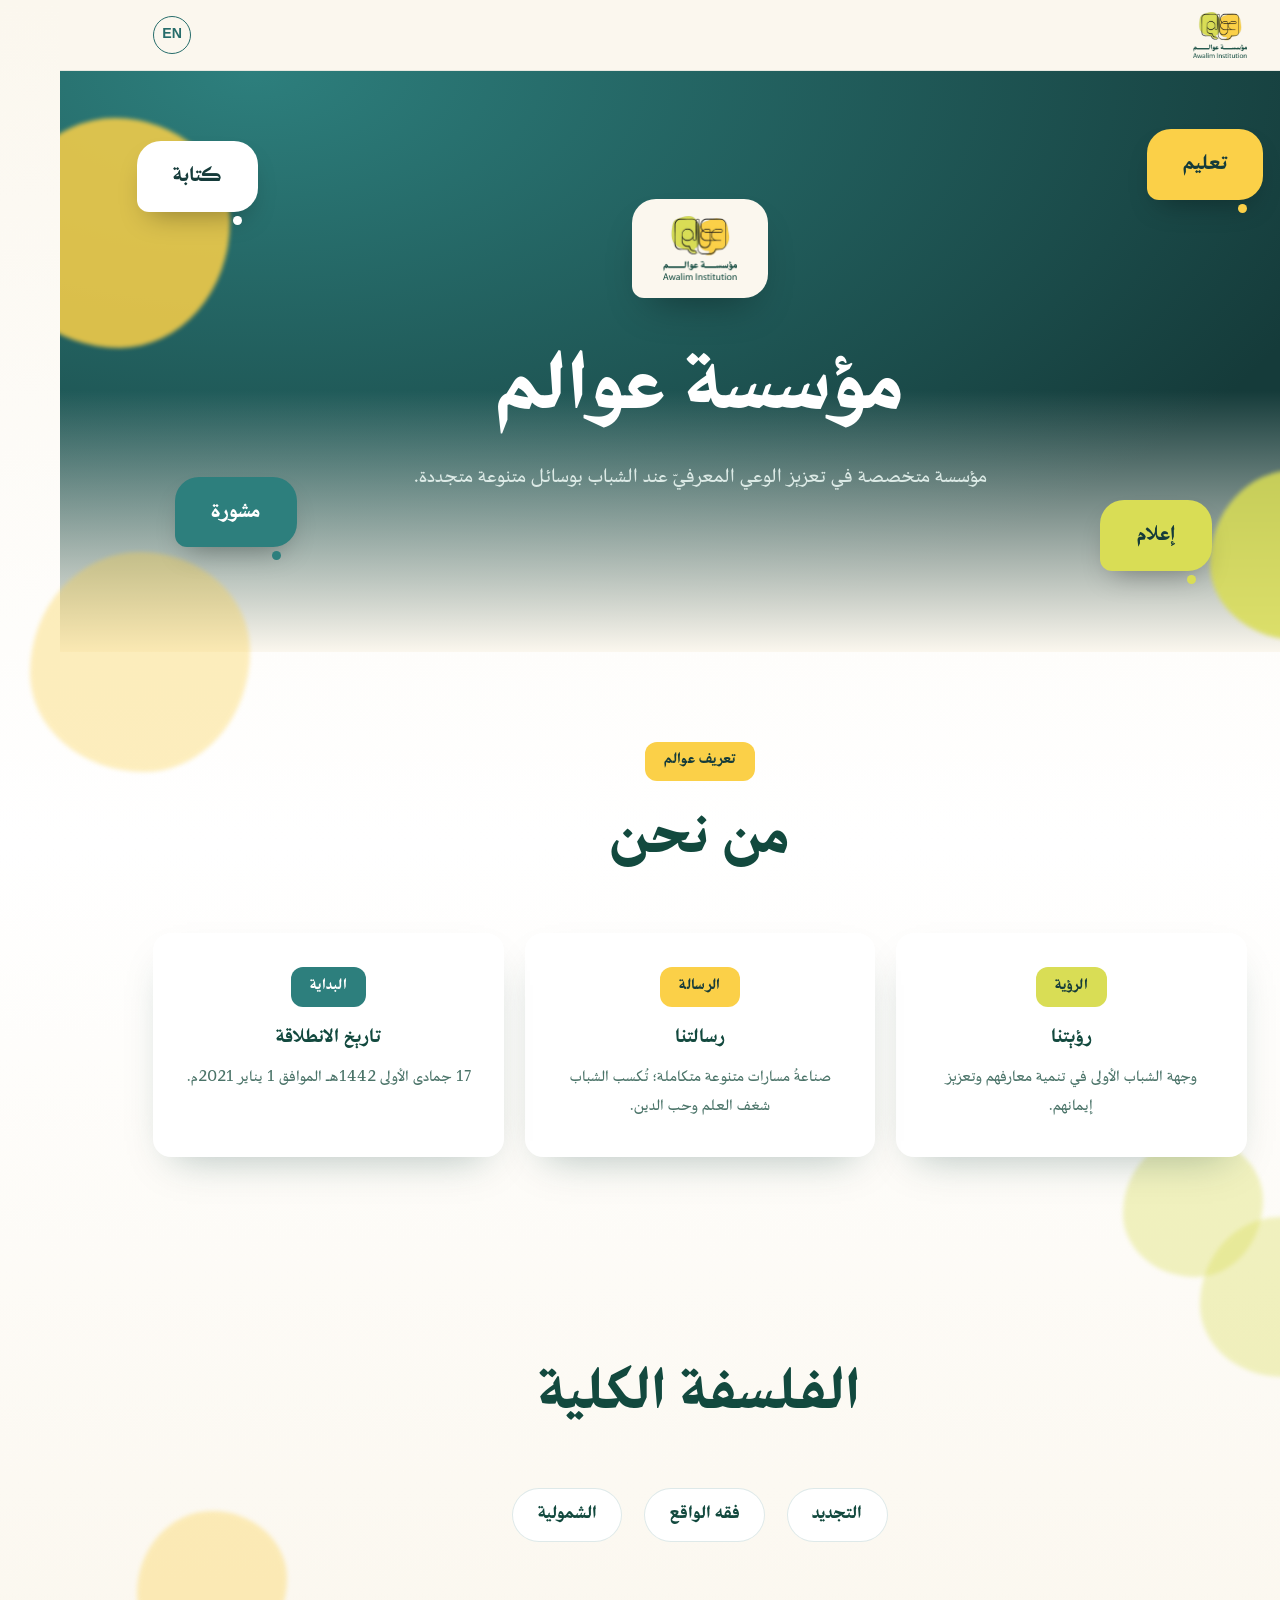
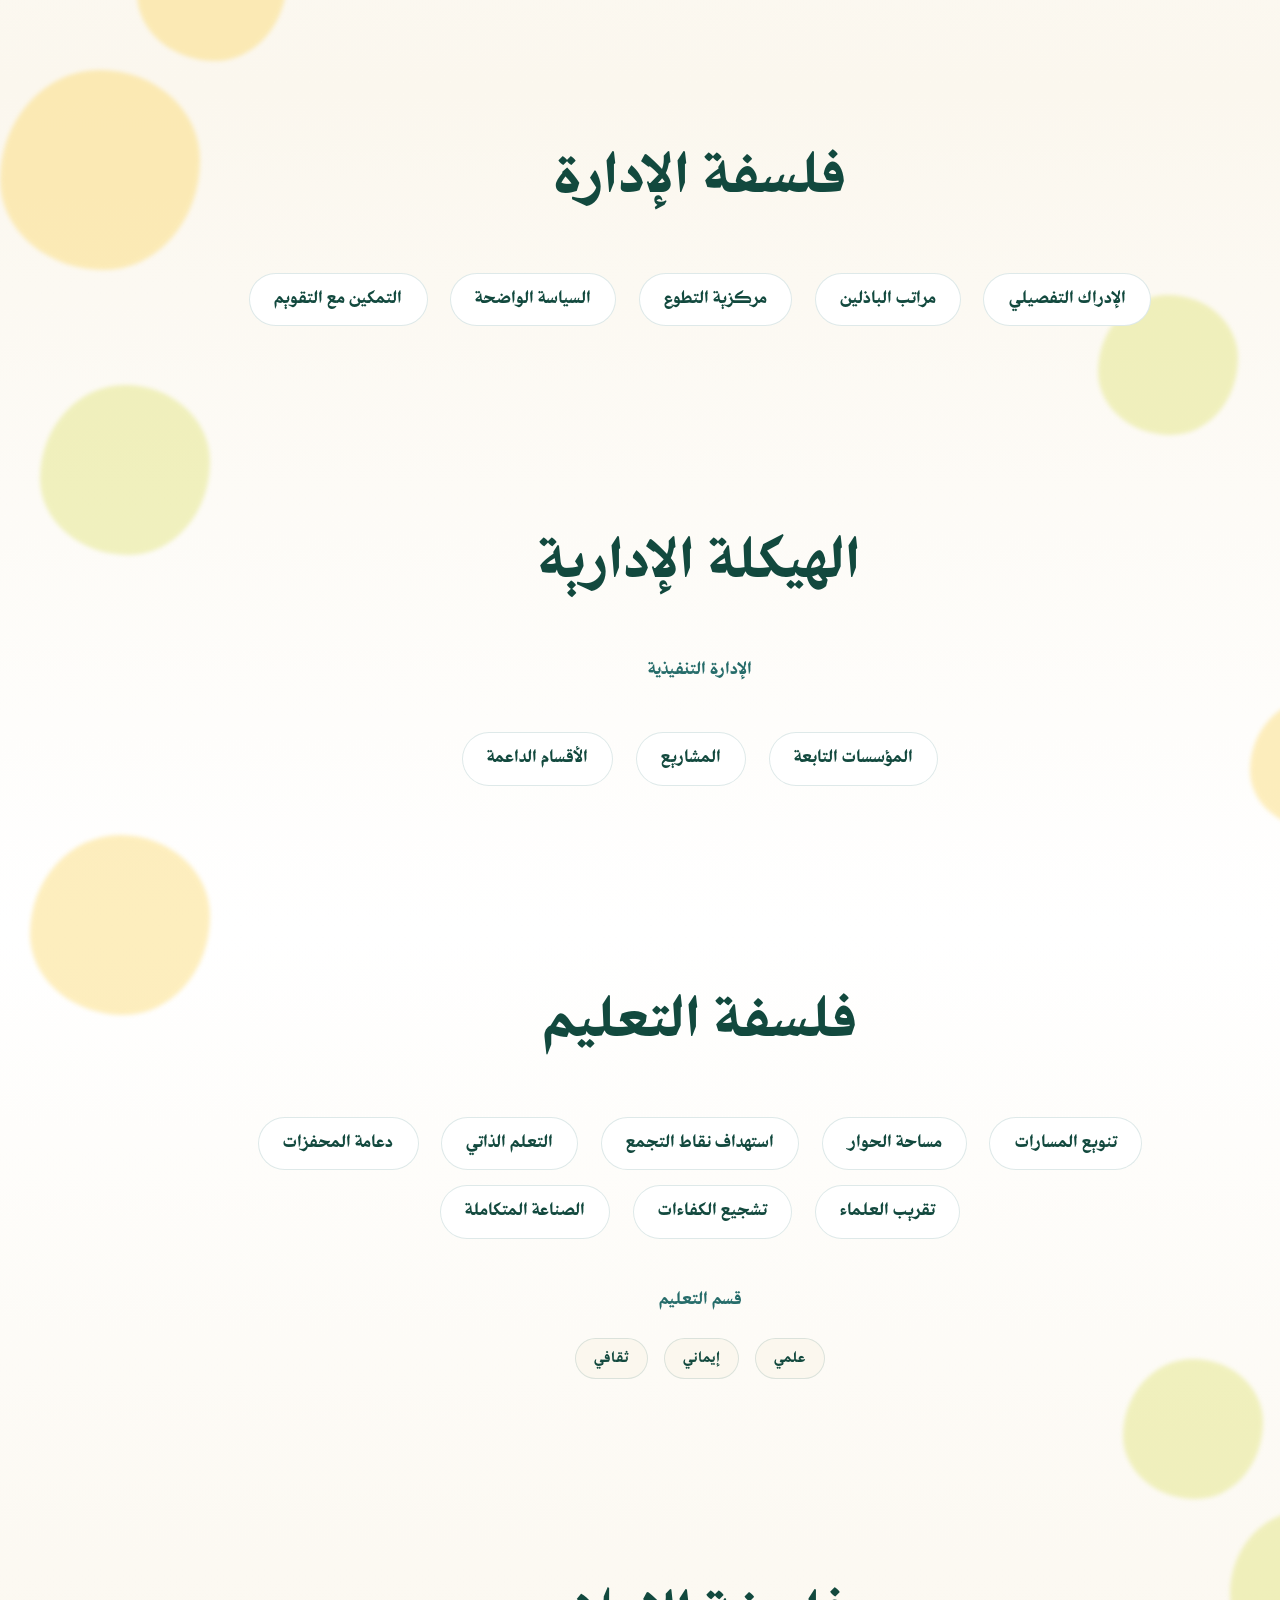
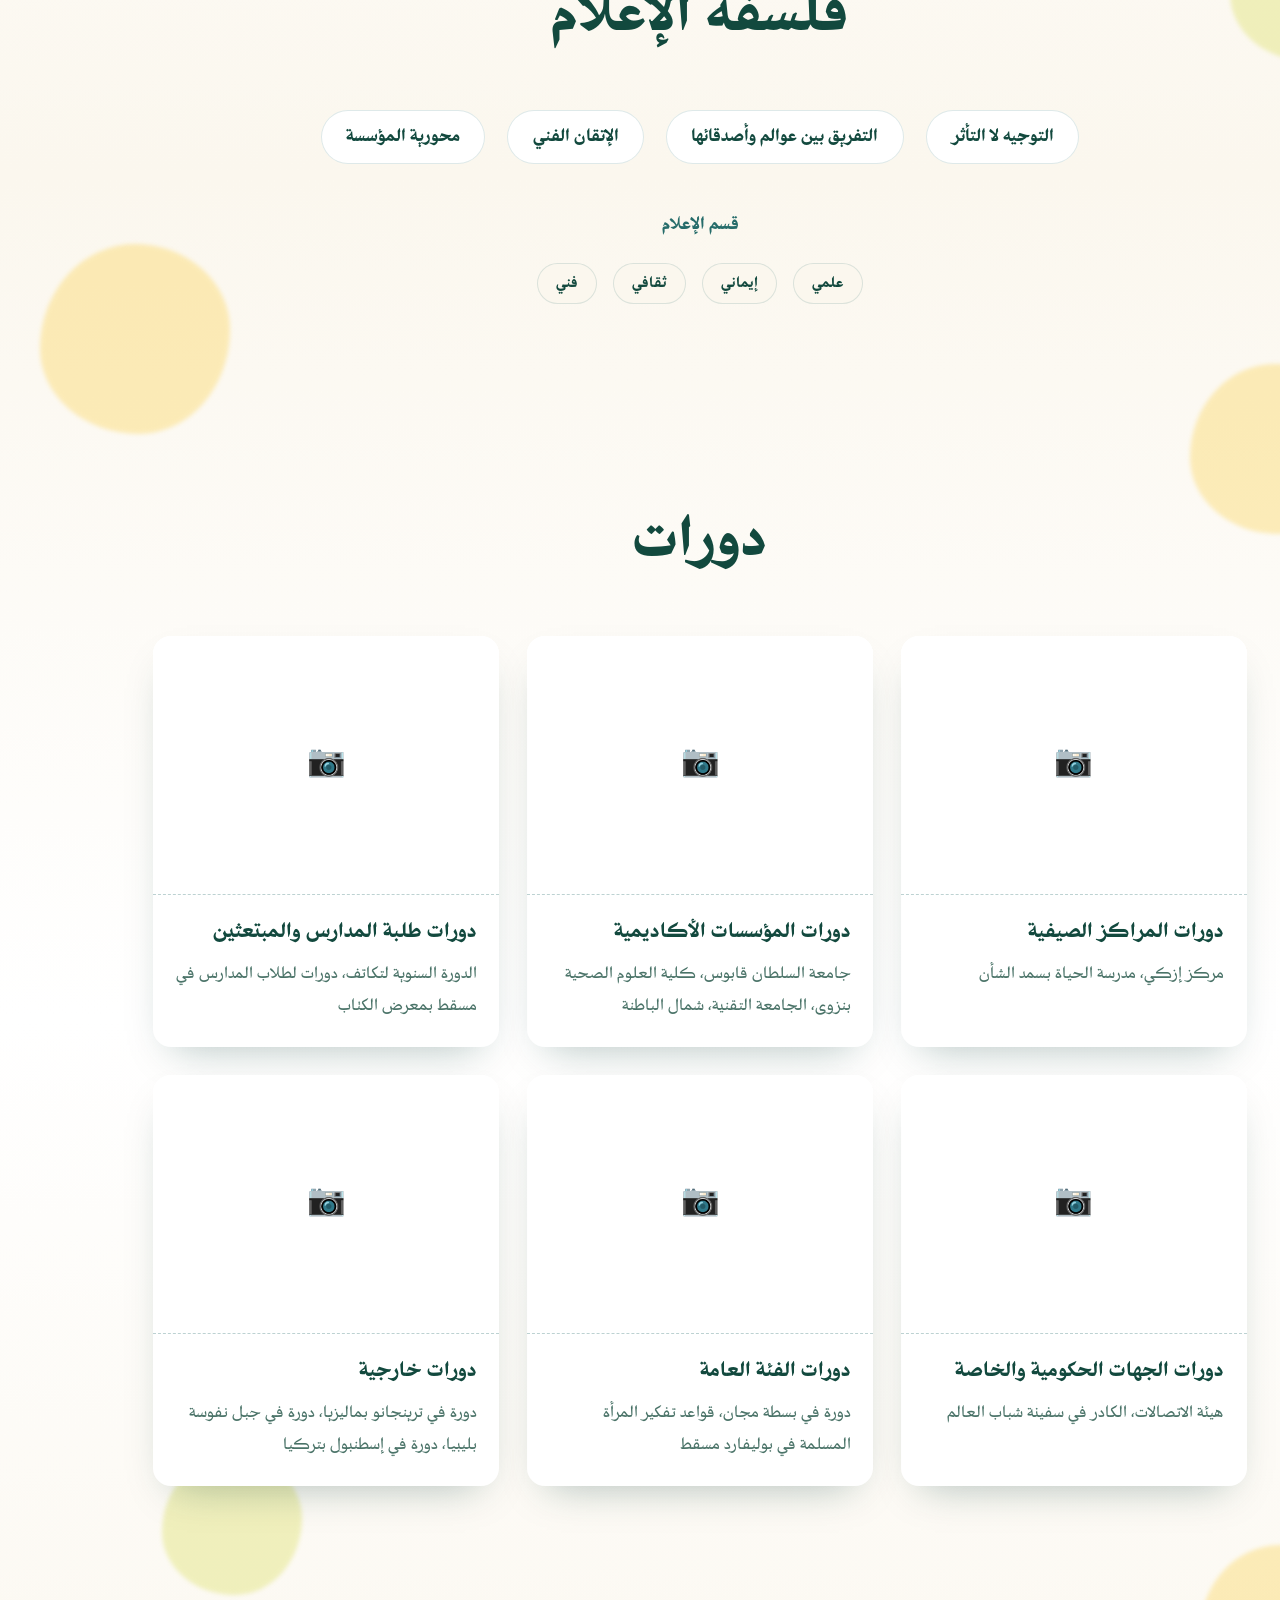
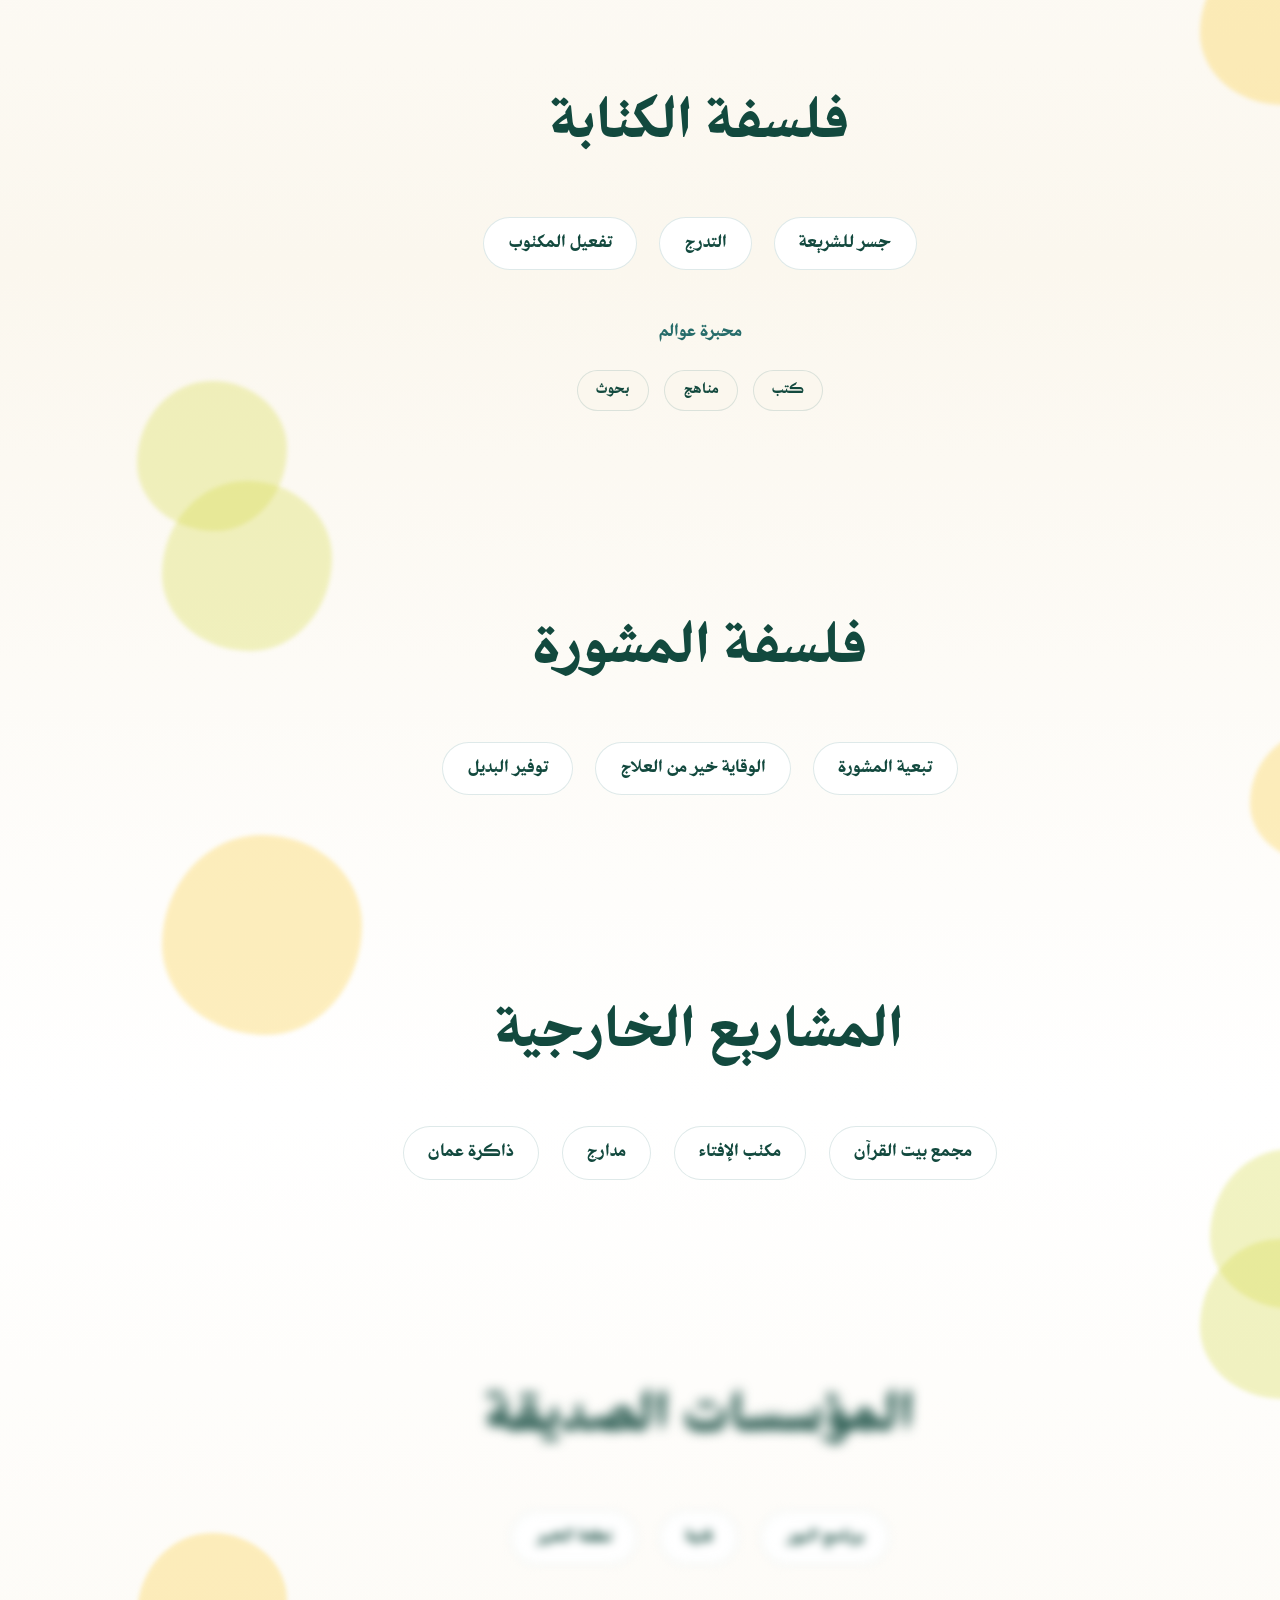
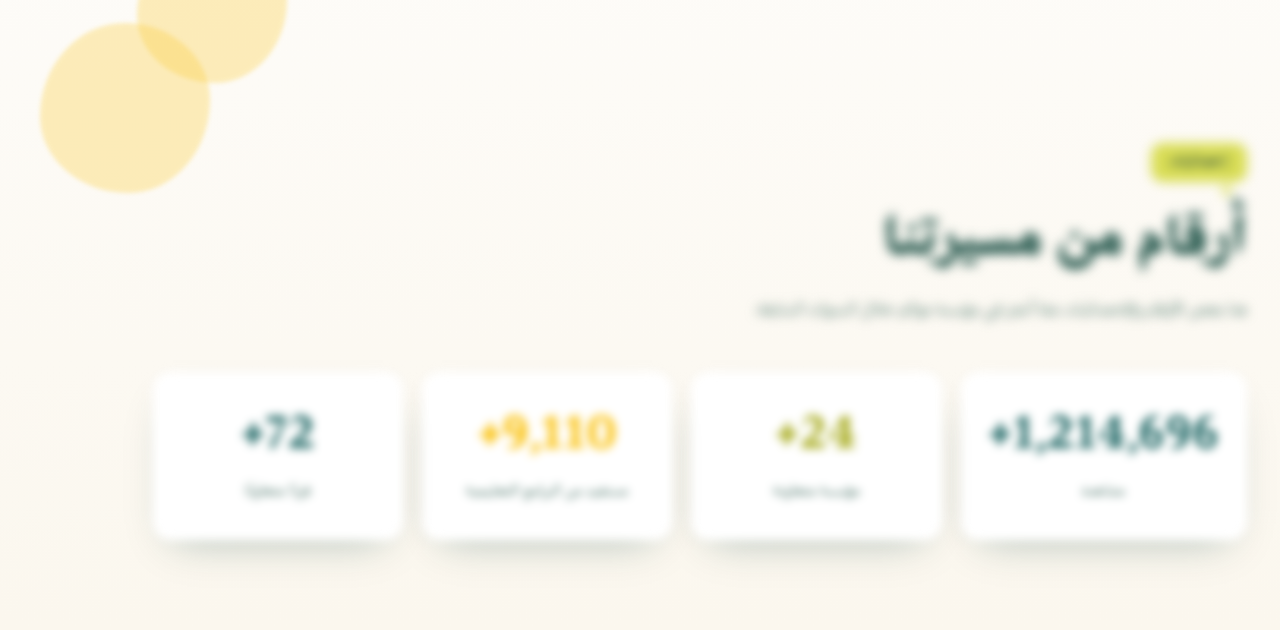
==== commit 7d94d1e3: "Let course photos be added by filename alone, no code changes needed Point each course card's image " ====
--- a/index.html
+++ b/index.html
@@ -246,42 +246,42 @@
     </div>
     <div class="course-grid reveal-stagger">
       <div class="course-card">
-        <div class="course-photo">📷</div>
+        <div class="course-photo"><span class="course-photo-fallback">📷</span><img src="assets/images/courses/course-1.jpg" alt="دورات المراكز الصيفية" loading="lazy" onerror="this.remove()" onload="this.previousElementSibling.remove()"></div>
         <div class="course-body">
           <h3><span class="t-ar">دورات المراكز الصيفية</span><span class="t-en">Summer Centers Courses</span></h3>
           <p><span class="t-ar">مركز إزكي، مدرسة الحياة بسمد الشأن</span><span class="t-en">Izki Center, Madrasat Al-Hayah (Samad Al-Sha'n)</span></p>
         </div>
       </div>
       <div class="course-card">
-        <div class="course-photo">📷</div>
+        <div class="course-photo"><span class="course-photo-fallback">📷</span><img src="assets/images/courses/course-2.jpg" alt="دورات المؤسسات الأكاديمية" loading="lazy" onerror="this.remove()" onload="this.previousElementSibling.remove()"></div>
         <div class="course-body">
           <h3><span class="t-ar">دورات المؤسسات الأكاديمية</span><span class="t-en">Academic Institutions Courses</span></h3>
           <p><span class="t-ar">جامعة السلطان قابوس، كلية العلوم الصحية بنزوى، الجامعة التقنية، شمال الباطنة</span><span class="t-en">Sultan Qaboos University, College of Health Sciences (Nizwa), Technical University, North Al Batinah</span></p>
         </div>
       </div>
       <div class="course-card">
-        <div class="course-photo">📷</div>
+        <div class="course-photo"><span class="course-photo-fallback">📷</span><img src="assets/images/courses/course-3.jpg" alt="دورات طلبة المدارس والمبتعثين" loading="lazy" onerror="this.remove()" onload="this.previousElementSibling.remove()"></div>
         <div class="course-body">
           <h3><span class="t-ar">دورات طلبة المدارس والمبتعثين</span><span class="t-en">School Students &amp; Scholarship Students Courses</span></h3>
           <p><span class="t-ar">الدورة السنوية لتكاتف، دورات لطلاب المدارس في مسقط بمعرض الكتاب</span><span class="t-en">Takatuf's Annual Course, School Students Courses at the Muscat Book Fair</span></p>
         </div>
       </div>
       <div class="course-card">
-        <div class="course-photo">📷</div>
+        <div class="course-photo"><span class="course-photo-fallback">📷</span><img src="assets/images/courses/course-4.jpg" alt="دورات الجهات الحكومية والخاصة" loading="lazy" onerror="this.remove()" onload="this.previousElementSibling.remove()"></div>
         <div class="course-body">
           <h3><span class="t-ar">دورات الجهات الحكومية والخاصة</span><span class="t-en">Government &amp; Private Sector Courses</span></h3>
           <p><span class="t-ar">هيئة الاتصالات، الكادر في سفينة شباب العالم</span><span class="t-en">Telecommunications Regulatory Authority, Crew of the Ship for World Youth</span></p>
         </div>
       </div>
       <div class="course-card">
-        <div class="course-photo">📷</div>
+        <div class="course-photo"><span class="course-photo-fallback">📷</span><img src="assets/images/courses/course-5.jpg" alt="دورات الفئة العامة" loading="lazy" onerror="this.remove()" onload="this.previousElementSibling.remove()"></div>
         <div class="course-body">
           <h3><span class="t-ar">دورات الفئة العامة</span><span class="t-en">General Public Courses</span></h3>
           <p><span class="t-ar">دورة في بسطة مجان، قواعد تفكير المرأة المسلمة في بوليفارد مسقط</span><span class="t-en">A course at Bustat Majan, "Principles of Muslim Women's Thinking" at Muscat Boulevard</span></p>
         </div>
       </div>
       <div class="course-card">
-        <div class="course-photo">📷</div>
+        <div class="course-photo"><span class="course-photo-fallback">📷</span><img src="assets/images/courses/course-6.jpg" alt="دورات خارجية" loading="lazy" onerror="this.remove()" onload="this.previousElementSibling.remove()"></div>
         <div class="course-body">
           <h3><span class="t-ar">دورات خارجية</span><span class="t-en">International Courses</span></h3>
           <p><span class="t-ar">دورة في ترينجانو بماليزيا، دورة في جبل نفوسة بليبيا، دورة في إسطنبول بتركيا</span><span class="t-en">A course in Terengganu, Malaysia; a course in Jebel Nafusa, Libya; a course in Istanbul, Turkey</span></p>
--- a/css/home.css
+++ b/css/home.css
@@ -219,25 +219,29 @@
 
 /* ---------- Courses (دورات) ---------- */
 .course-grid{
-  display:grid; grid-template-columns:repeat(auto-fit,minmax(240px,1fr));
-  gap:1.4rem; margin-top:2.8rem;
+  display:grid; grid-template-columns:repeat(3,1fr);
+  gap:1.6rem; margin-top:2.8rem;
+}
+@media (max-width:820px){
+  .course-grid{ grid-template-columns:repeat(2,1fr); }
+}
+@media (max-width:560px){
+  .course-grid{ grid-template-columns:1fr; }
 }
 .course-card{
   background:#fff; border-radius:var(--radius-md); overflow:hidden;
   box-shadow:var(--shadow-soft);
 }
 .course-photo{
-  aspect-ratio:4/3; background:var(--cream-050);
+  position:relative; aspect-ratio:4/3; background:var(--cream-050);
   border-bottom:1.5px dashed rgba(38,108,106,.3);
-  background-size:cover; background-position:center; background-repeat:no-repeat;
   display:flex; align-items:center; justify-content:center;
   color:var(--ink-400); font-size:1.8rem; overflow:hidden;
 }
-.course-photo img{ width:100%; height:100%; object-fit:cover; }
-.course-photo.has-image{ border-style:solid; border-color:transparent; color:transparent; font-size:0; }
+.course-photo img{ position:absolute; inset:0; width:100%; height:100%; object-fit:cover; }
 .course-body{ padding:1.2rem 1.3rem 1.4rem; }
-.course-body h3{ font-size:1rem; font-weight:700; margin:0 0 .5rem; }
-.course-body p{ font-size:.85rem; color:var(--ink-700); line-height:1.75; margin:0; }
+.course-body h3{ font-size:1.25rem; font-weight:700; margin:0 0 .6rem; }
+.course-body p{ font-size:1.02rem; color:var(--ink-700); line-height:1.8; margin:0; }
 
 /* ---------- Definition (تعريف عوالم) ---------- */
 .def-grid{ display:grid; grid-template-columns:repeat(3,1fr); gap:1.2rem; margin-top:2.8rem; }
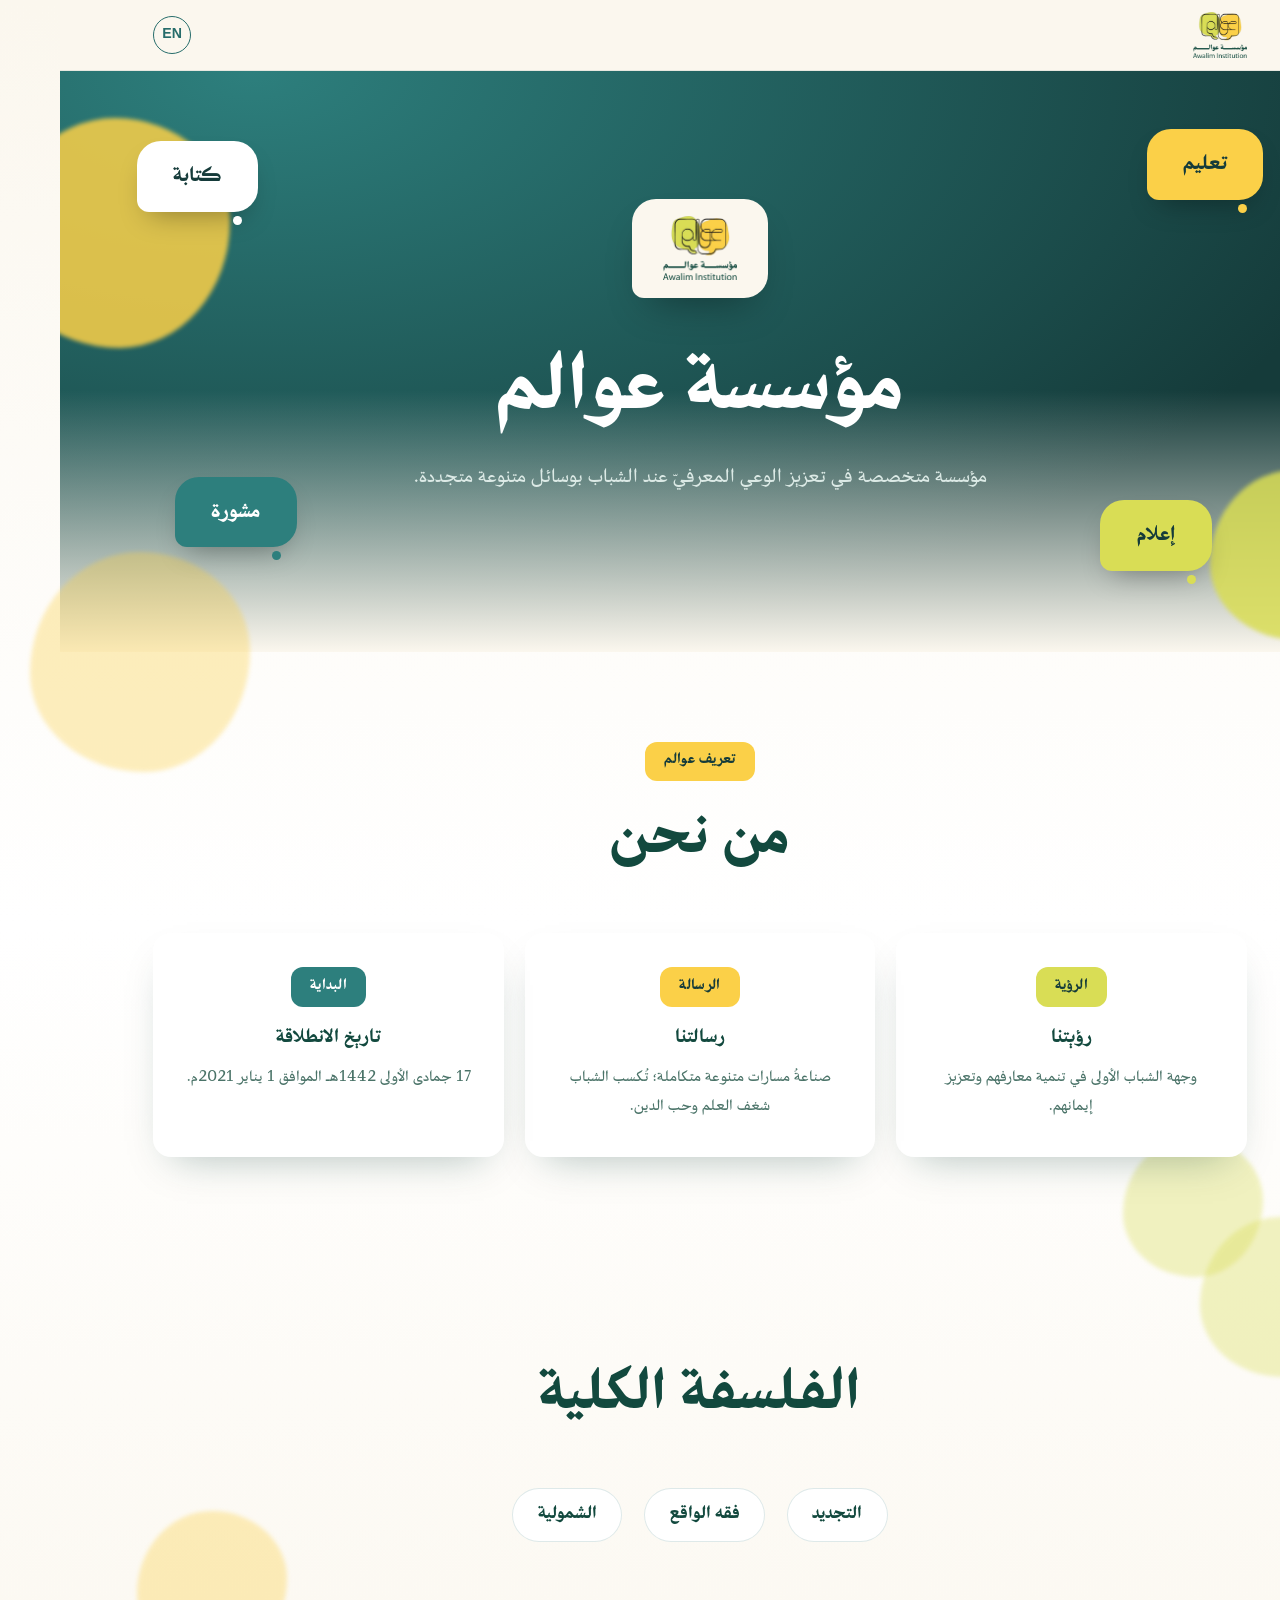
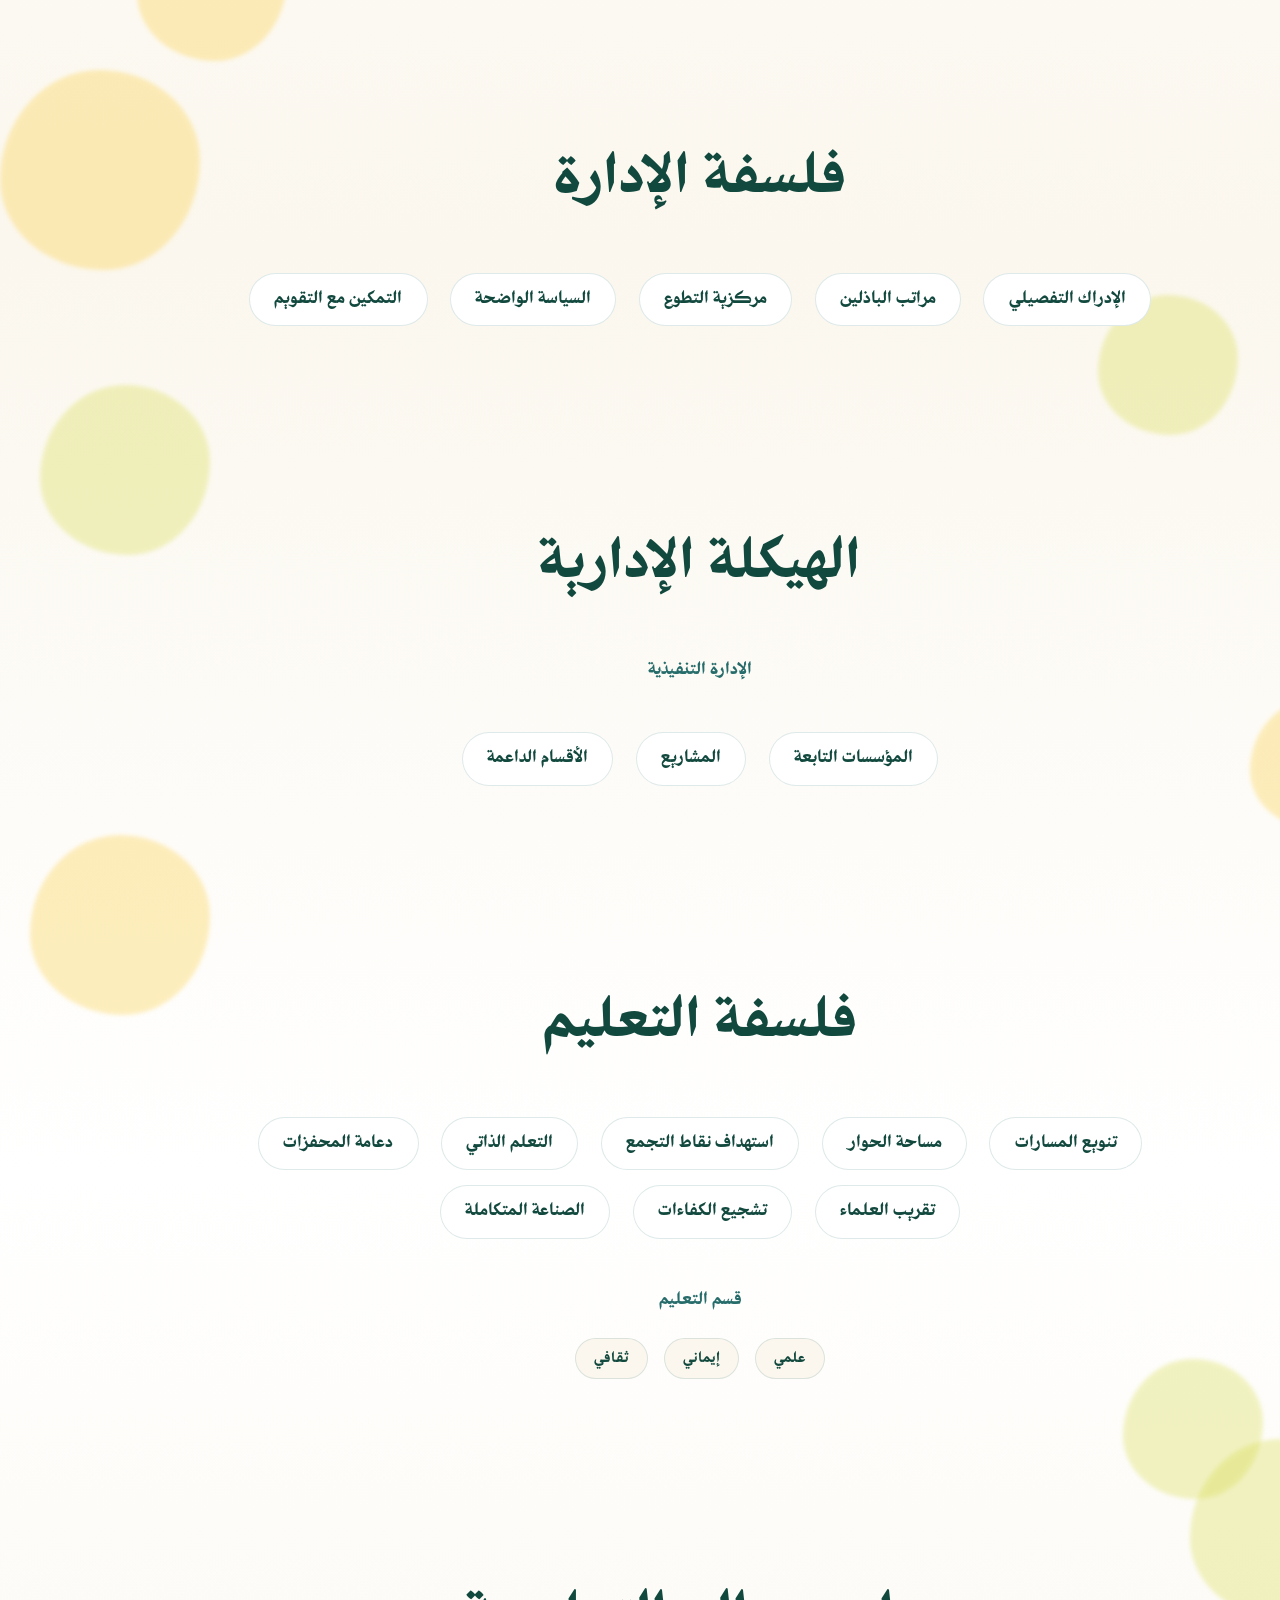
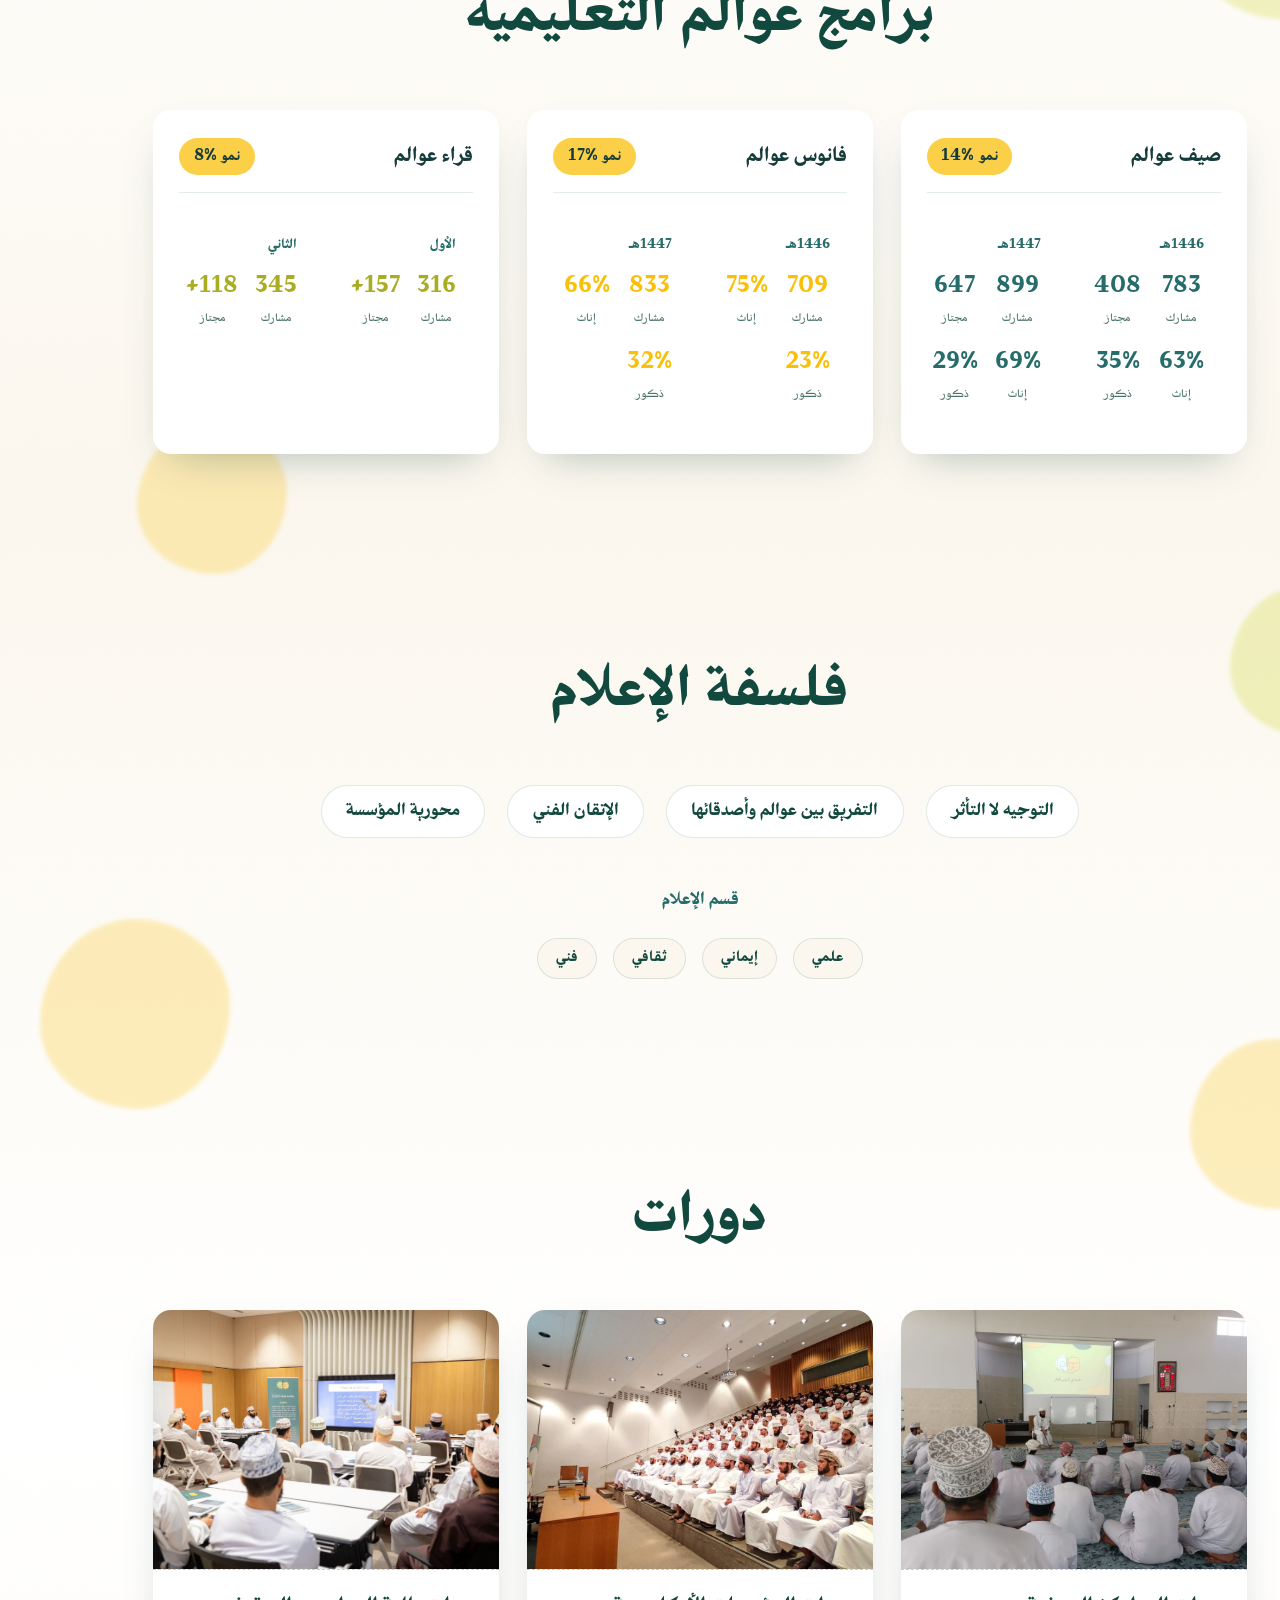
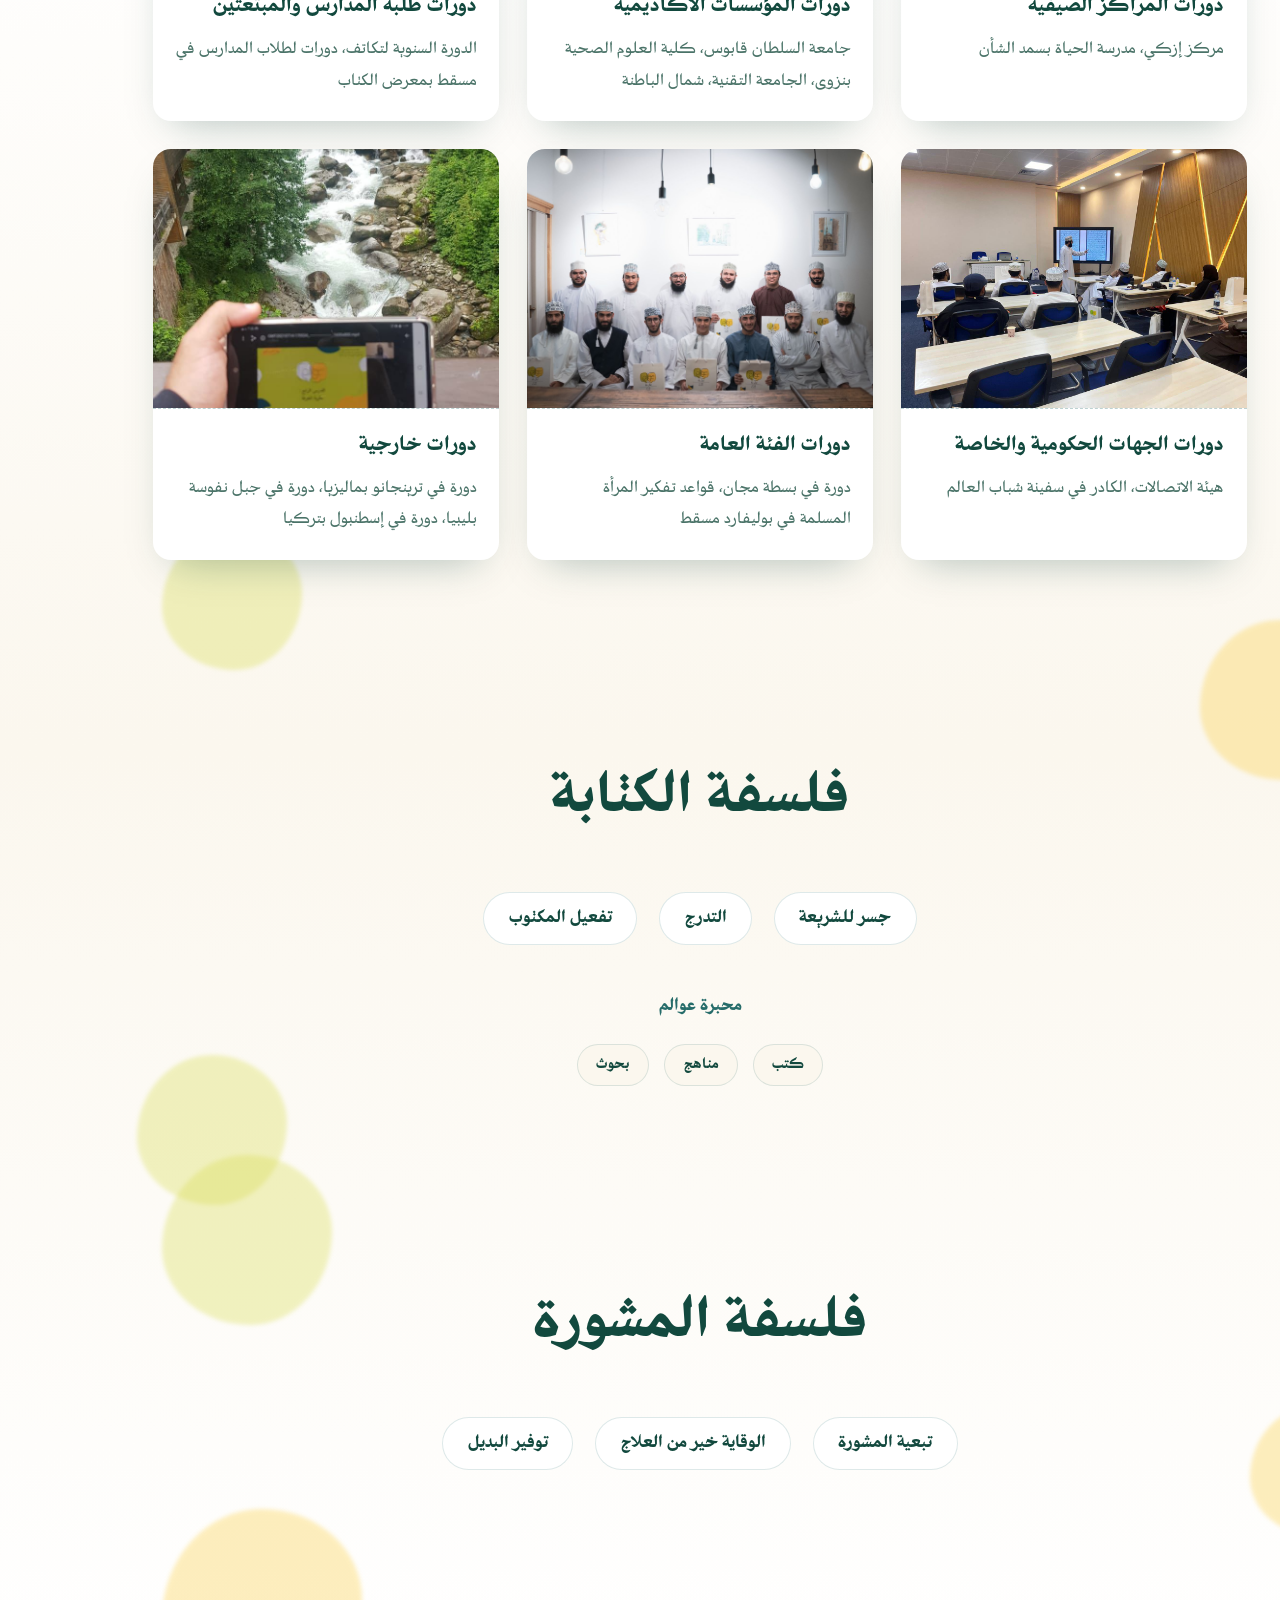
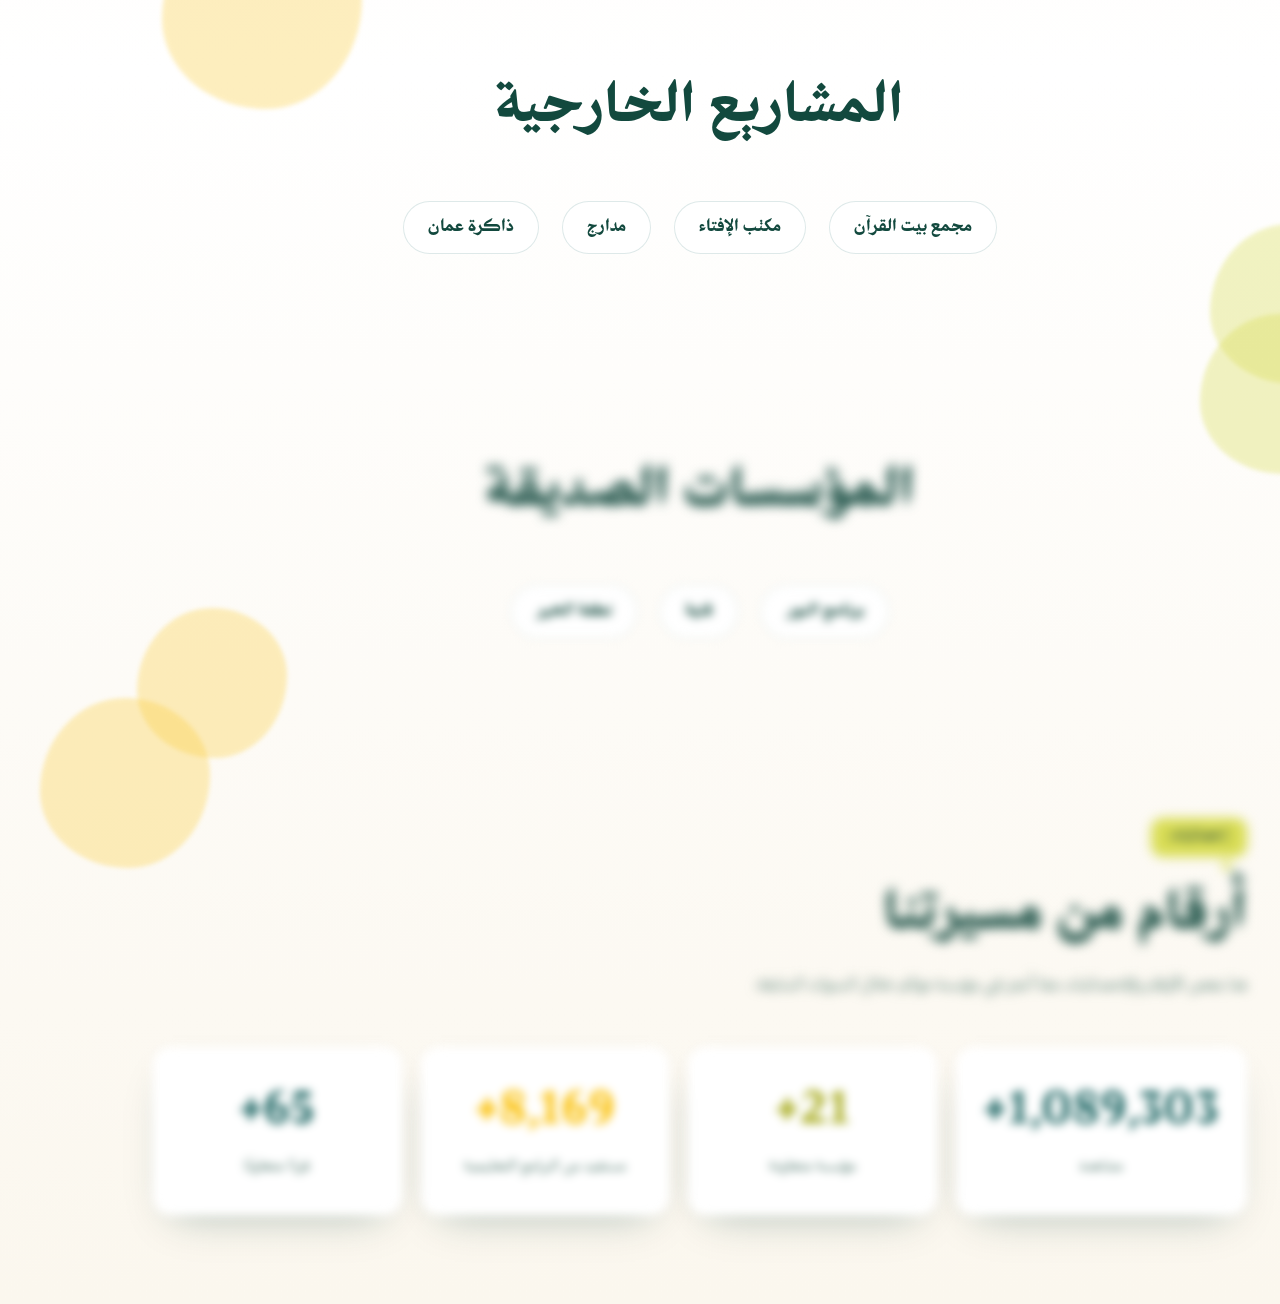
==== commit 36c5784c: "Add Awalim's Educational Programs stats section New section after Education Philosophy with a card p" ====
--- a/index.html
+++ b/index.html
@@ -200,6 +200,107 @@
   </div>
 </section>
 
+<!-- ============ برامج عوالم التعليمية ============ -->
+<section class="zone" id="edu-programs">
+  <div class="zone-blob" style="width:180px;height:180px;background:var(--sage-400);top:-30px;inset-inline-start:-30px;animation-delay:1.5s;"></div>
+  <div class="zone-blob" style="width:150px;height:150px;background:var(--gold-500);bottom:-30px;inset-inline-end:6%;animation-delay:.5s;"></div>
+  <div class="wrap">
+    <div class="zone-head reveal">
+      <h2 class="display"><span class="t-ar">برامج عوالم التعليمية</span><span class="t-en">Awalim's Educational Programs</span></h2>
+    </div>
+    <div class="program-grid reveal-stagger">
+
+      <!-- صيف عوالم -->
+      <div class="program-card">
+        <div class="program-card-head">
+          <h3><span class="t-ar">صيف عوالم</span><span class="t-en">Awalim Summer</span></h3>
+          <span class="growth-badge">
+            <span class="t-ar">نمو</span><span class="t-en">Growth</span>
+            <span class="stat-num" data-count="15.1" data-suffix="%">0</span>
+          </span>
+        </div>
+        <div class="program-years">
+          <div class="program-year">
+            <span class="year-label">1446هـ</span>
+            <div class="program-mini-stats">
+              <div><span class="stat-num" data-count="795">0</span><span class="stat-label"><span class="t-ar">مشارك</span><span class="t-en">Participants</span></span></div>
+              <div><span class="stat-num" data-count="414">0</span><span class="stat-label"><span class="t-ar">مجتاز</span><span class="t-en">Graduates</span></span></div>
+              <div><span class="stat-num" data-count="64" data-suffix="%">0</span><span class="stat-label"><span class="t-ar">إناث</span><span class="t-en">Female</span></span></div>
+              <div><span class="stat-num" data-count="36" data-suffix="%">0</span><span class="stat-label"><span class="t-ar">ذكور</span><span class="t-en">Male</span></span></div>
+            </div>
+          </div>
+          <div class="program-year">
+            <span class="year-label">1447هـ</span>
+            <div class="program-mini-stats">
+              <div><span class="stat-num" data-count="913">0</span><span class="stat-label"><span class="t-ar">مشارك</span><span class="t-en">Participants</span></span></div>
+              <div><span class="stat-num" data-count="657">0</span><span class="stat-label"><span class="t-ar">مجتاز</span><span class="t-en">Graduates</span></span></div>
+              <div><span class="stat-num" data-count="70" data-suffix="%">0</span><span class="stat-label"><span class="t-ar">إناث</span><span class="t-en">Female</span></span></div>
+              <div><span class="stat-num" data-count="30" data-suffix="%">0</span><span class="stat-label"><span class="t-ar">ذكور</span><span class="t-en">Male</span></span></div>
+            </div>
+          </div>
+        </div>
+      </div>
+
+      <!-- فانوس عوالم -->
+      <div class="program-card">
+        <div class="program-card-head">
+          <h3><span class="t-ar">فانوس عوالم</span><span class="t-en">Fanoos Awalim</span></h3>
+          <span class="growth-badge">
+            <span class="t-ar">نمو</span><span class="t-en">Growth</span>
+            <span class="stat-num" data-count="17.5" data-suffix="%">0</span>
+          </span>
+        </div>
+        <div class="program-years">
+          <div class="program-year">
+            <span class="year-label">1446هـ</span>
+            <div class="program-mini-stats">
+              <div><span class="stat-num" data-count="720">0</span><span class="stat-label"><span class="t-ar">مشارك</span><span class="t-en">Participants</span></span></div>
+              <div><span class="stat-num" data-count="76.4" data-suffix="%">0</span><span class="stat-label"><span class="t-ar">إناث</span><span class="t-en">Female</span></span></div>
+              <div><span class="stat-num" data-count="23.6" data-suffix="%">0</span><span class="stat-label"><span class="t-ar">ذكور</span><span class="t-en">Male</span></span></div>
+            </div>
+          </div>
+          <div class="program-year">
+            <span class="year-label">1447هـ</span>
+            <div class="program-mini-stats">
+              <div><span class="stat-num" data-count="846">0</span><span class="stat-label"><span class="t-ar">مشارك</span><span class="t-en">Participants</span></span></div>
+              <div><span class="stat-num" data-count="67" data-suffix="%">0</span><span class="stat-label"><span class="t-ar">إناث</span><span class="t-en">Female</span></span></div>
+              <div><span class="stat-num" data-count="33" data-suffix="%">0</span><span class="stat-label"><span class="t-ar">ذكور</span><span class="t-en">Male</span></span></div>
+            </div>
+          </div>
+        </div>
+      </div>
+
+      <!-- قراء عوالم -->
+      <div class="program-card">
+        <div class="program-card-head">
+          <h3><span class="t-ar">قراء عوالم</span><span class="t-en">Awalim Readers</span></h3>
+          <span class="growth-badge">
+            <span class="t-ar">نمو</span><span class="t-en">Growth</span>
+            <span class="stat-num" data-count="9" data-suffix="%">0</span>
+          </span>
+        </div>
+        <div class="program-years">
+          <div class="program-year">
+            <span class="year-label"><span class="t-ar">الأول</span><span class="t-en">First</span></span>
+            <div class="program-mini-stats">
+              <div><span class="stat-num" data-count="321">0</span><span class="stat-label"><span class="t-ar">مشارك</span><span class="t-en">Participants</span></span></div>
+              <div><span class="stat-num" data-count="160" data-suffix="+">0</span><span class="stat-label"><span class="t-ar">مجتاز</span><span class="t-en">Graduates</span></span></div>
+            </div>
+          </div>
+          <div class="program-year">
+            <span class="year-label"><span class="t-ar">الثاني</span><span class="t-en">Second</span></span>
+            <div class="program-mini-stats">
+              <div><span class="stat-num" data-count="350">0</span><span class="stat-label"><span class="t-ar">مشارك</span><span class="t-en">Participants</span></span></div>
+              <div><span class="stat-num" data-count="120" data-suffix="+">0</span><span class="stat-label"><span class="t-ar">مجتاز</span><span class="t-en">Graduates</span></span></div>
+            </div>
+          </div>
+        </div>
+      </div>
+
+    </div>
+  </div>
+</section>
+
 <!-- ============ فلسفة الإعلام ============ -->
 <section class="zone" id="phil-media">
   <div class="zone-blob" style="width:150px;height:150px;background:var(--sage-400);top:8%;inset-inline-start:-40px;animation-delay:.6s;"></div>
--- a/css/home.css
+++ b/css/home.css
@@ -217,6 +217,40 @@
 .area-card p{ margin:0 0 1.2rem; color:#BFD7D1; font-size:.92rem; line-height:1.75; }
 @media (max-width:640px){ .areas-grid{ grid-template-columns:1fr; } }
 
+/* ---------- Educational programs table (برامج عوالم التعليمية) ---------- */
+.program-grid{
+  display:grid; grid-template-columns:repeat(auto-fit,minmax(320px,1fr));
+  gap:1.6rem; margin-top:2.8rem;
+}
+.program-card{
+  background:#fff; border-radius:var(--radius-md); box-shadow:var(--shadow-soft);
+  padding:1.6rem 1.5rem;
+}
+.program-card:nth-child(1) .stat-num{ color:var(--teal-700); }
+.program-card:nth-child(2) .stat-num{ color:var(--gold-600); }
+.program-card:nth-child(3) .stat-num{ color:var(--sage-600); }
+.program-card-head{
+  display:flex; align-items:center; justify-content:space-between; flex-wrap:wrap; gap:.6rem 1rem;
+  margin-bottom:1.4rem; padding-bottom:1rem; border-bottom:1px solid rgba(38,108,106,.12);
+}
+.program-card-head h3{ font-size:1.2rem; font-weight:700; margin:0; color:var(--teal-900); }
+.growth-badge{
+  display:inline-flex; align-items:baseline; gap:.25rem;
+  background:var(--gold-500); color:var(--teal-900); font-weight:700; font-size:.82rem;
+  padding:.35rem .85rem; border-radius:999px; white-space:nowrap;
+}
+.growth-badge .stat-num{ font-size:.95rem; font-family:inherit; font-weight:700; color:inherit !important; }
+.program-years{ display:grid; grid-template-columns:1fr 1fr; gap:1.1rem; }
+@media (max-width:560px){ .program-years{ grid-template-columns:1fr; } }
+.program-year{ background:var(--cream-050); border-radius:var(--radius-sm); padding:1rem 1rem 1.1rem; }
+.program-year .year-label{
+  display:block; font-size:.8rem; font-weight:700; color:var(--teal-700); margin-bottom:.8rem;
+}
+.program-mini-stats{ display:grid; grid-template-columns:repeat(2,1fr); gap:.9rem 1rem; }
+.program-mini-stats > div{ text-align:center; }
+.program-mini-stats .stat-num{ font-size:1.35rem; display:block; }
+.program-mini-stats .stat-label{ font-size:.72rem; }
+
 /* ---------- Courses (دورات) ---------- */
 .course-grid{
   display:grid; grid-template-columns:repeat(3,1fr);
